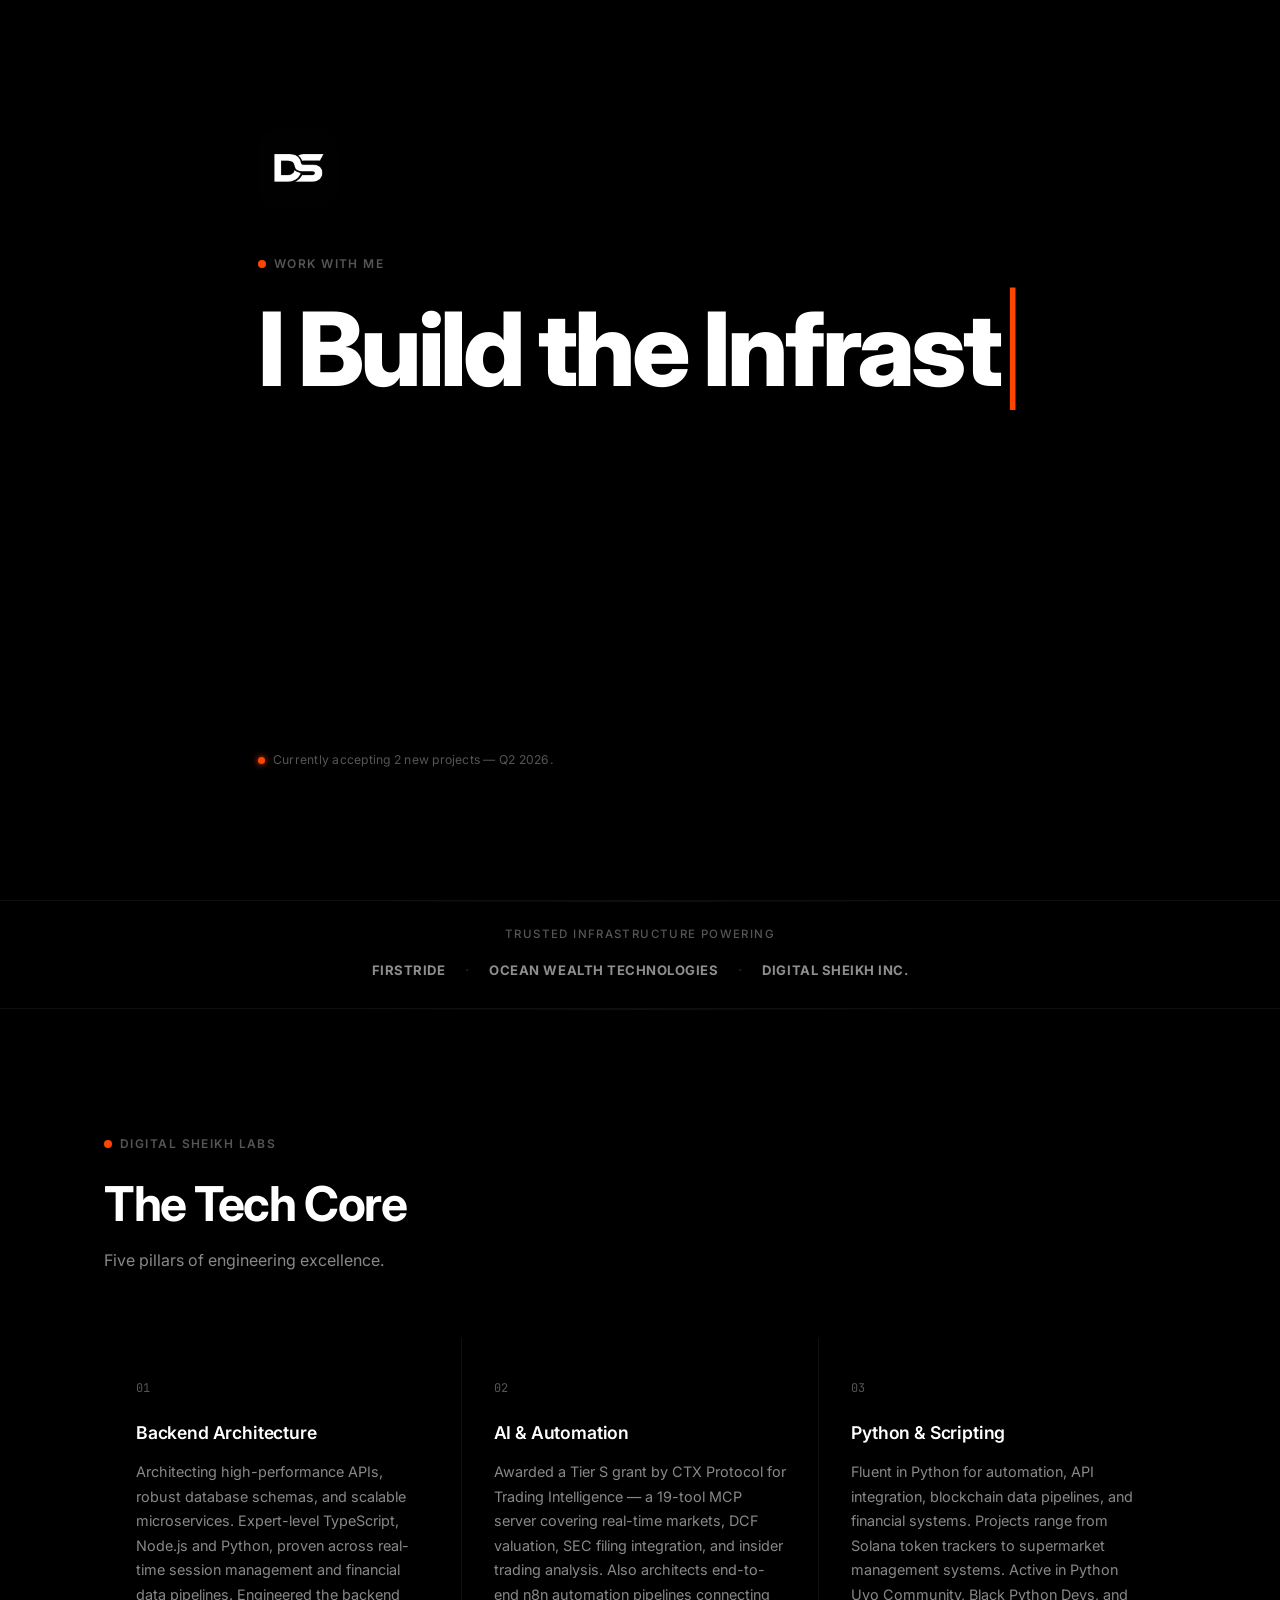
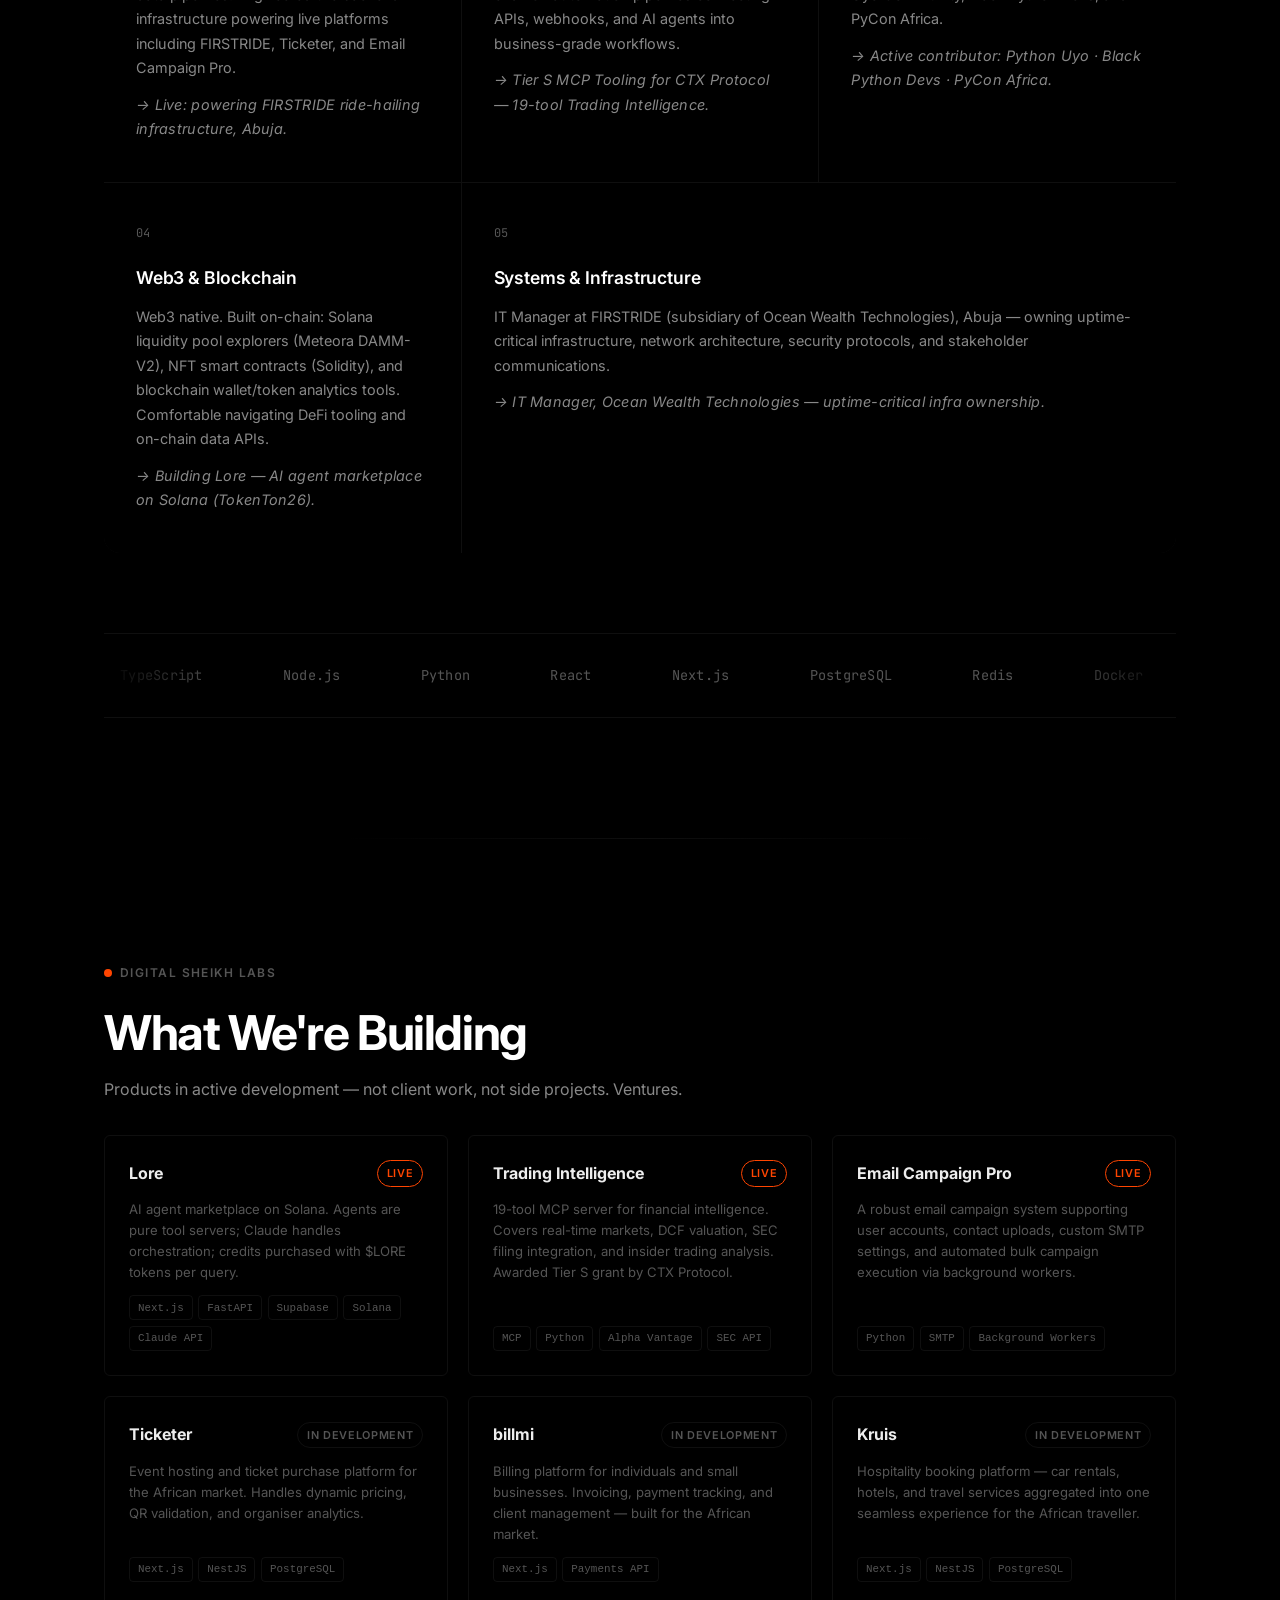
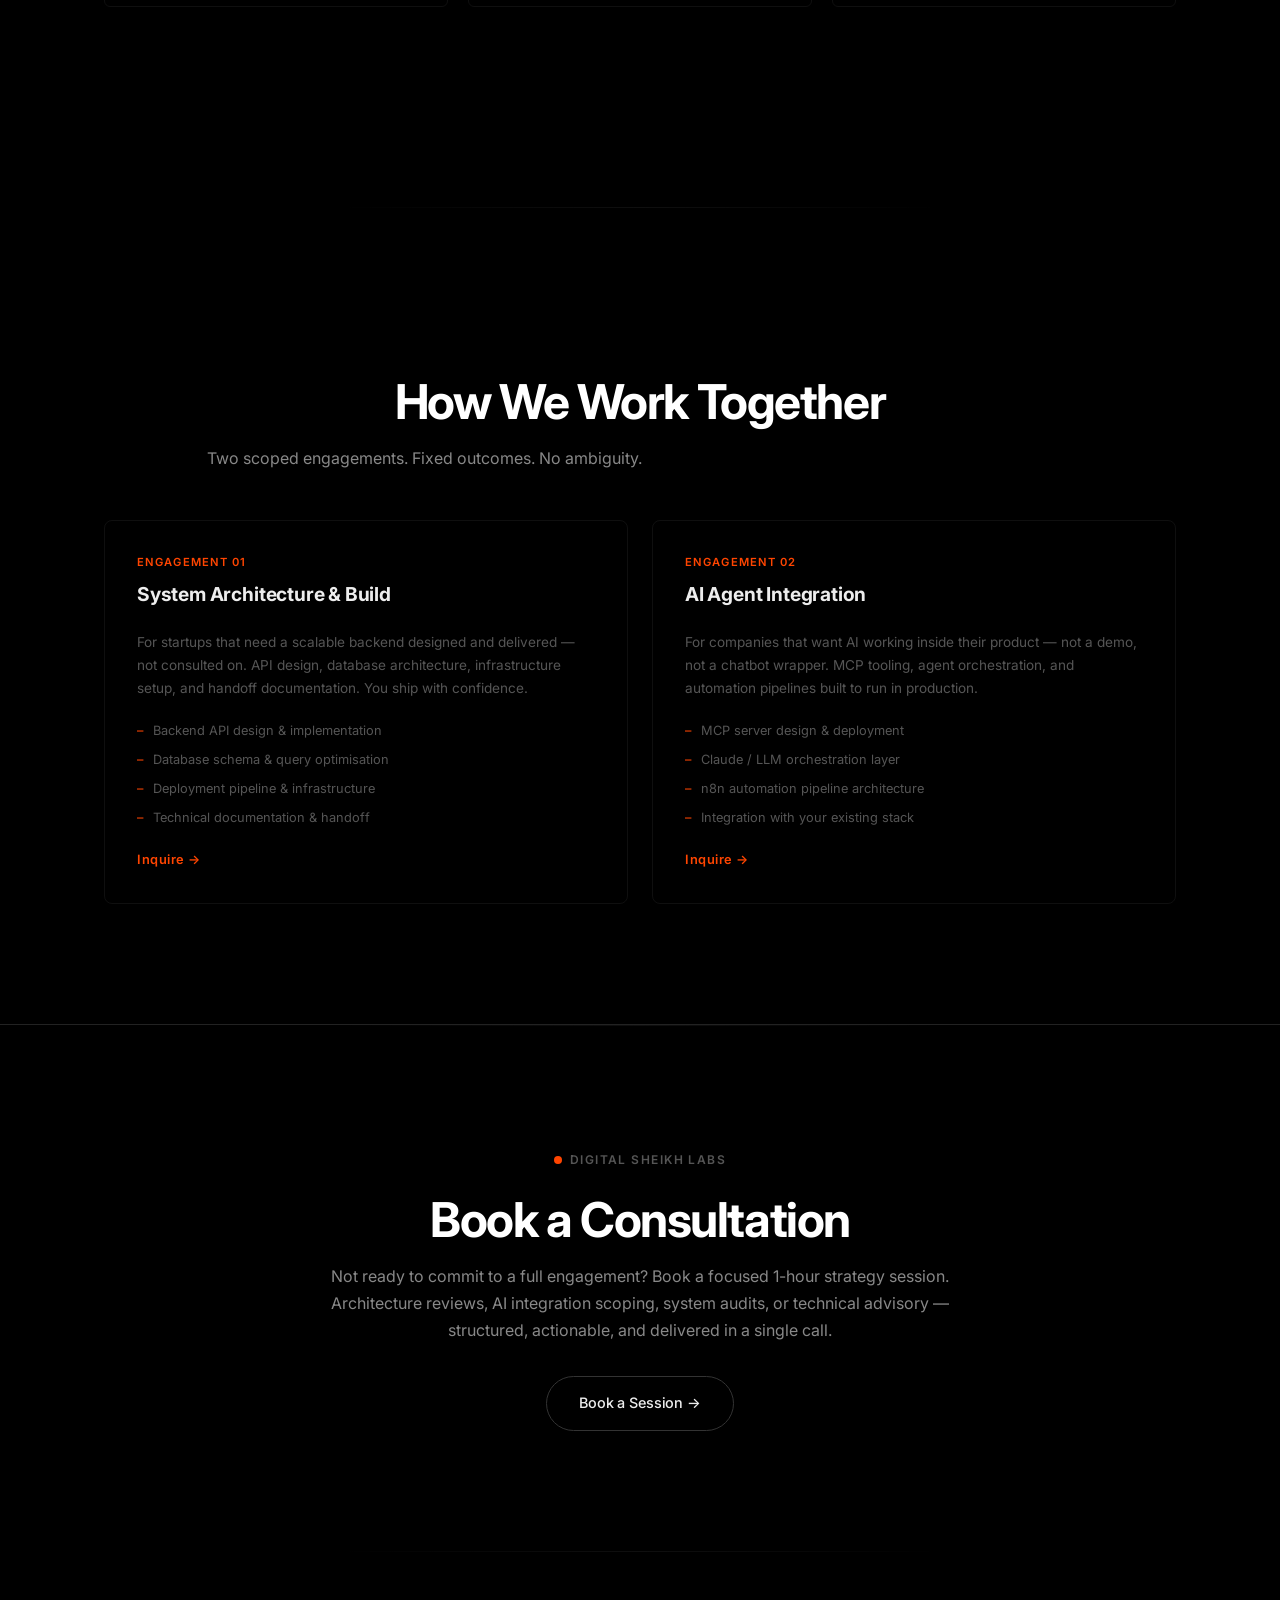
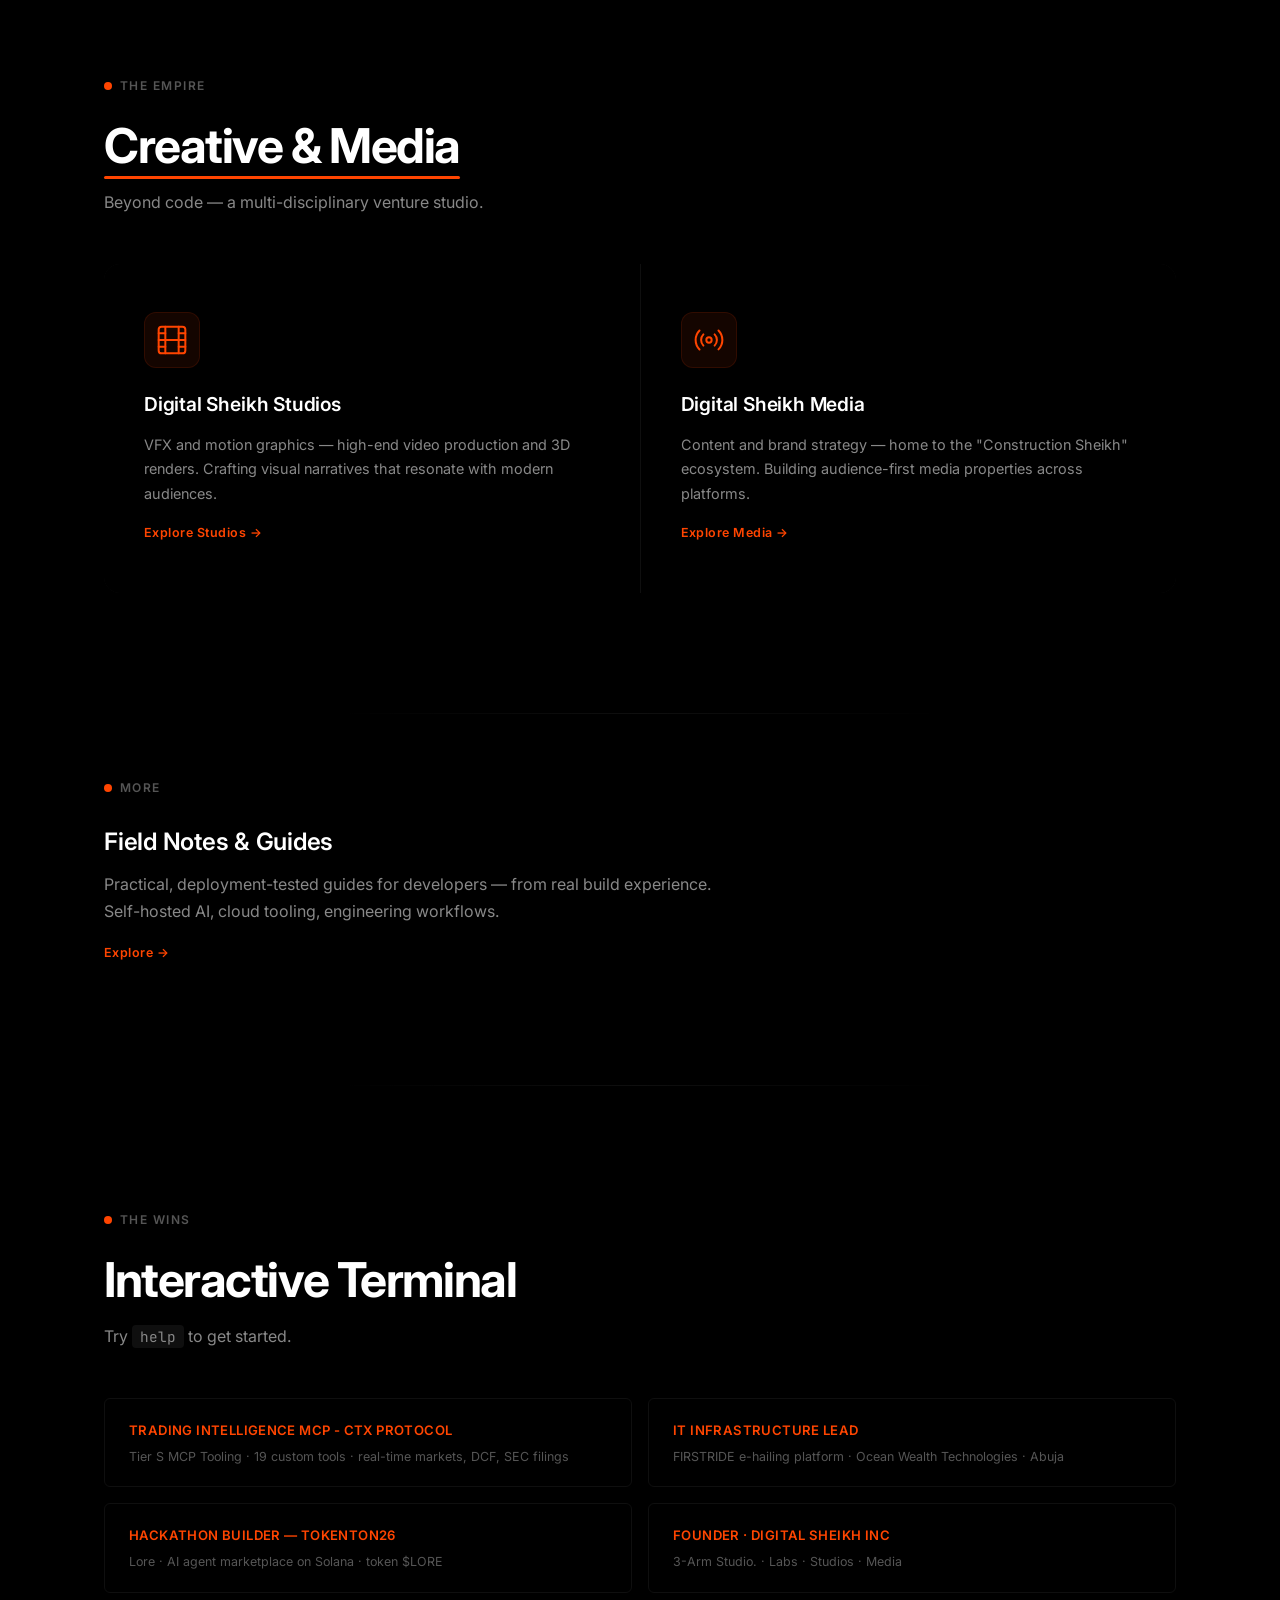
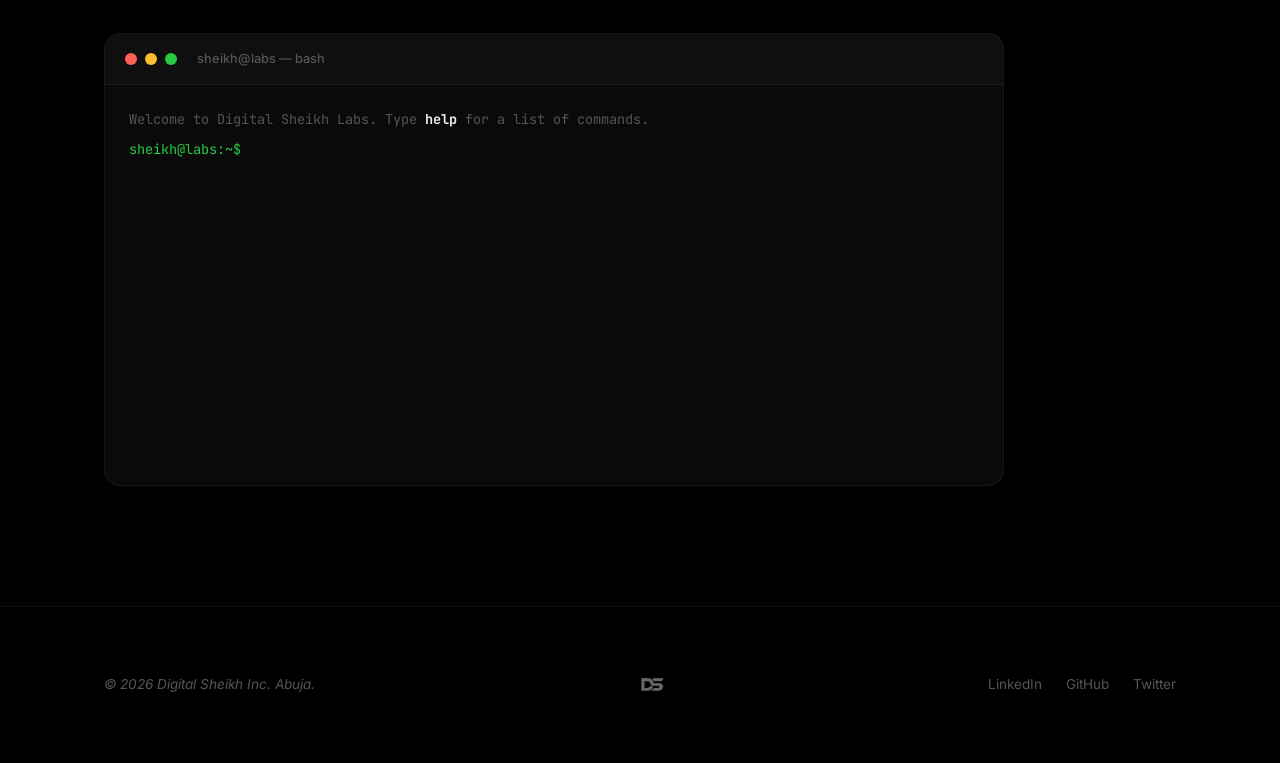
==== index.html @ 59108cd7 "copy updates" ====
<!DOCTYPE html>
<html lang="en">

<head>
    <meta charset="UTF-8">
    <meta name="viewport" content="width=device-width, initial-scale=1.0">
    <title>Digital Sheikh Inc. — Backend Architecture & AI Systems</title>
    <meta name="description"
        content="Digital Sheikh Inc. — Backend architecture, AI agent systems, and automation engineering for scaling startups. Led by Sheikh Ubong Israel, Founder and Senior Software Architect.">
    <meta name="theme-color" content="#000000">
    <link rel="icon" type="image/png" href="ds-logo.png">
    <link rel="stylesheet" href="styles.css">
</head>

<body>

    <!-- Cursor Glow Follower -->
    <div class="cursor-glow" id="cursor-glow"></div>

    <!-- ============ HERO ============ -->
    <section class="hero">
        <div class="container">
            <div class="hero__content">
                <div class="hero__logo reveal">
                    <img src="ds-logo.png" alt="Digital Sheikh Logo" class="hero__logo-img">
                </div>
                <p class="section-label reveal reveal-delay-1">Work With Me</p>
                <h1 class="hero__headline" id="typewriter-headline"><span id="typewriter-text"></span><span
                        class="typewriter-cursor">|</span></h1>
                <p class="hero__subtitle reveal reveal-delay-2">
                    Backend architecture · AI systems · Automation — engineered for founders who can't afford to slow
                    down.
                </p>
                <p class="hero__body reveal reveal-delay-3">
                    As the founder of Digital Sheikh Inc., I lead a multi-disciplinary venture studio spanning software
                    engineering (Labs), motion graphics (Studios), and content strategy (Media). My work runs live
                    infrastructure — from ride-hailing platforms to Tier S MCP tooling.
                </p>
                <div class="hero__cta reveal reveal-delay-4">
                    <a href="mailto:sheikhthefather@gmail.com" class="btn btn--glow">
                        <svg class="btn-icon" viewBox="0 0 24 24" fill="none" stroke="currentColor" stroke-width="2"
                            stroke-linecap="round" stroke-linejoin="round">
                            <rect x="2" y="4" width="20" height="16" rx="2" />
                            <path d="m22 7-8.97 5.7a1.94 1.94 0 0 1-2.06 0L2 7" />
                        </svg>
                        Start a Project
                    </a>
                    <a href="https://github.com/UbongIsrael" target="_blank" rel="noopener" class="btn btn--outline">
                        <svg class="btn-icon" viewBox="0 0 24 24" fill="currentColor">
                            <path
                                d="M12 0C5.37 0 0 5.37 0 12c0 5.3 3.44 9.8 8.2 11.39.6.11.82-.26.82-.58v-2.03c-3.34.73-4.04-1.61-4.04-1.61-.55-1.39-1.34-1.76-1.34-1.76-1.09-.75.08-.73.08-.73 1.21.08 1.85 1.24 1.85 1.24 1.07 1.84 2.81 1.31 3.5 1 .1-.78.42-1.31.76-1.61-2.67-.3-5.47-1.33-5.47-5.93 0-1.31.47-2.38 1.24-3.22-.13-.3-.54-1.52.12-3.18 0 0 1-.32 3.3 1.23a11.5 11.5 0 0 1 6.02 0c2.28-1.55 3.29-1.23 3.29-1.23.66 1.66.25 2.88.12 3.18.77.84 1.24 1.91 1.24 3.22 0 4.61-2.81 5.63-5.48 5.93.43.37.81 1.1.81 2.22v3.29c0 .32.21.7.82.58A12.01 12.01 0 0 0 24 12c0-6.63-5.37-12-12-12z" />
                        </svg>
                        View GitHub
                    </a>

                </div>
                <p class="hero__availability">
                    <span class="availability-dot"></span>
                    Currently accepting 2 new projects — Q2 2026.
                </p>
            </div>
        </div>
    </section>

    <!-- ============ TRUST BAR ============ -->
    <section class="trust-bar">
        <div class="container">
            <p class="trust-bar__label">Trusted infrastructure powering</p>
            <div class="trust-bar__logos">
                <span class="trust-logo">FIRSTRIDE</span>
                <span class="trust-divider">·</span>
                <span class="trust-logo">Ocean Wealth Technologies</span>
                <span class="trust-divider">·</span>
                <span class="trust-logo">Digital Sheikh Inc.</span>
            </div>
        </div>
    </section>

    <!-- ============ LABS ============ -->
    <section class="labs" id="labs">
        <div class="container">
            <div class="labs__header">
                <p class="section-label reveal">Digital Sheikh Labs</p>
                <h2 class="reveal reveal-delay-1">The Tech Core</h2>
                <p class="reveal reveal-delay-2">Five pillars of engineering excellence.</p>
            </div>

            <div class="labs__grid reveal">
                <!-- Card 1 -->
                <div class="labs__card">
                    <span class="labs__card-number">01</span>
                    <h3>Backend Architecture</h3>
                    <p>Architecting high-performance APIs, robust database schemas, and scalable microservices.
                        Expert-level TypeScript, Node.js and Python, proven across real-time session management and
                        financial data pipelines. Engineered the backend infrastructure powering live platforms
                        including FIRSTRIDE, Ticketer, and Email Campaign Pro.</p>
                    <p class="pillar-outcome">→ Live: powering FIRSTRIDE ride-hailing infrastructure, Abuja.</p>
                </div>
                <!-- Card 2 -->
                <div class="labs__card">
                    <span class="labs__card-number">02</span>
                    <h3>AI &amp; Automation</h3>
                    <p>Awarded a Tier S grant by CTX Protocol for Trading Intelligence — a 19-tool MCP server covering
                        real-time markets, DCF valuation, SEC filing integration, and insider trading analysis. Also
                        architects end-to-end n8n automation pipelines connecting APIs, webhooks, and AI agents into
                        business-grade workflows.</p>
                    <p class="pillar-outcome">→ Tier S MCP Tooling for CTX Protocol — 19-tool Trading Intelligence.
                    </p>
                </div>
                <!-- Card 3 -->
                <div class="labs__card">
                    <span class="labs__card-number">03</span>
                    <h3>Python &amp; Scripting</h3>
                    <p>Fluent in Python for automation, API integration, blockchain data pipelines, and financial
                        systems. Projects range from Solana token trackers to supermarket management systems. Active in
                        Python Uyo Community, Black Python Devs, and PyCon Africa.</p>
                    <p class="pillar-outcome">→ Active contributor: Python Uyo · Black Python Devs · PyCon Africa.</p>
                </div>
                <!-- Card 4 -->
                <div class="labs__card">
                    <span class="labs__card-number">04</span>
                    <h3>Web3 &amp; Blockchain</h3>
                    <p>Web3 native. Built on-chain: Solana liquidity pool explorers (Meteora DAMM-V2), NFT smart
                        contracts (Solidity), and blockchain wallet/token analytics tools. Comfortable navigating DeFi
                        tooling and on-chain data APIs.</p>
                    <p class="pillar-outcome">→ Building Lore — AI agent marketplace on Solana (TokenTon26).</p>
                </div>
                <!-- Card 5 -->
                <div class="labs__card">
                    <span class="labs__card-number">05</span>
                    <h3>Systems &amp; Infrastructure</h3>
                    <p>IT Manager at FIRSTRIDE (subsidiary of Ocean Wealth Technologies), Abuja — owning uptime-critical
                        infrastructure, network architecture, security protocols, and stakeholder communications.</p>
                    <p class="pillar-outcome">→ IT Manager, Ocean Wealth Technologies — uptime-critical infra ownership.
                    </p>
                </div>
            </div>

            <!-- Tech Marquee -->
            <div class="marquee-wrapper reveal">
                <div class="marquee-track" id="marquee-track">
                    <span>TypeScript</span><span>Node.js</span><span>Python</span><span>React</span><span>Next.js</span>
                    <span>PostgreSQL</span><span>Redis</span><span>Docker</span><span>AWS</span><span>Solidity</span>
                    <span>n8n</span><span>Model Context Protocol</span><span>Alpha Vantage</span><span>Solana
                        Web3.js</span>
                    <!-- Duplicated for seamless loop -->
                    <span>TypeScript</span><span>Node.js</span><span>Python</span><span>React</span><span>Next.js</span>
                    <span>PostgreSQL</span><span>Redis</span><span>Docker</span><span>AWS</span><span>Solidity</span>
                    <span>n8n</span><span>Model Context Protocol</span><span>Alpha Vantage</span><span>Solana
                        Web3.js</span>
                </div>
            </div>
        </div>
    </section>

    <!-- ============ LABS: PRODUCTS ============ -->
    <section class="products" id="products">
        <div class="container">
            <div class="products__header">
                <p class="section-label reveal">Digital Sheikh Labs</p>
                <h2 class="reveal reveal-delay-1">What We're Building</h2>
                <p class="reveal reveal-delay-2">Products in active development — not client work, not side projects.
                    Ventures.</p>
            </div>
            <div class="products-grid">
                <div class="product-card">
                    <div class="product-header">
                        <span class="product-name">Lore</span>
                        <span class="product-stage product-stage--live">Live</span>
                    </div>
                    <p class="product-desc">
                        AI agent marketplace on Solana. Agents are pure tool servers; Claude handles
                        orchestration; credits purchased with $LORE tokens per query.
                    </p>
                    <div class="product-stack">
                        <span>Next.js</span><span>FastAPI</span><span>Supabase</span><span>Solana</span><span>Claude
                            API</span>
                    </div>
                </div>
                <div class="product-card">
                    <div class="product-header">
                        <span class="product-name">Trading Intelligence</span>
                        <span class="product-stage product-stage--live">Live</span>
                    </div>
                    <p class="product-desc">
                        19-tool MCP server for financial intelligence. Covers real-time markets,
                        DCF valuation, SEC filing integration, and insider trading analysis.
                        Awarded Tier S grant by CTX Protocol.
                    </p>
                    <div class="product-stack">
                        <span>MCP</span><span>Python</span><span>Alpha Vantage</span><span>SEC API</span>
                    </div>
                </div>
                <div class="product-card">
                    <div class="product-header">
                        <span class="product-name">Email Campaign Pro</span>
                        <span class="product-stage product-stage--live">Live</span>
                    </div>
                    <p class="product-desc">
                        A robust email campaign system supporting user accounts, contact uploads, custom SMTP settings,
                        and automated bulk campaign execution via background workers.
                    </p>
                    <div class="product-stack">
                        <span>Python</span><span>SMTP</span><span>Background Workers</span>
                    </div>
                </div>
                <div class="product-card">
                    <div class="product-header">
                        <span class="product-name">Ticketer</span>
                        <span class="product-stage">In Development</span>
                    </div>
                    <p class="product-desc">
                        Event hosting and ticket purchase platform for the African market.
                        Handles dynamic pricing, QR validation, and organiser analytics.
                    </p>
                    <div class="product-stack">
                        <span>Next.js</span><span>NestJS</span><span>PostgreSQL</span>
                    </div>
                </div>
                <div class="product-card">
                    <div class="product-header">
                        <span class="product-name">billmi</span>
                        <span class="product-stage">In Development</span>
                    </div>
                    <p class="product-desc">
                        Billing platform for individuals and small businesses. Invoicing,
                        payment tracking, and client management — built for the African market.
                    </p>
                    <div class="product-stack">
                        <span>Next.js</span><span>Payments API</span>
                    </div>
                </div>
                <div class="product-card">
                    <div class="product-header">
                        <span class="product-name">Kruis</span>
                        <span class="product-stage">In Development</span>
                    </div>
                    <p class="product-desc">
                        Hospitality booking platform — car rentals, hotels, and travel services
                        aggregated into one seamless experience for the African traveller.
                    </p>
                    <div class="product-stack">
                        <span>Next.js</span><span>NestJS</span><span>PostgreSQL</span>
                    </div>
                </div>
            </div>
        </div>
    </section>

    <!-- ============ ENGAGEMENTS ============ -->
    <section class="engagements" id="engagements">
        <div class="container">
            <div class="engagements__header">
                <p class="section-label reveal">Digital Sheikh Labs</p>
                <h2 class="reveal reveal-delay-1">How We Work Together</h2>
                <p class="reveal reveal-delay-2">Two scoped engagements. Fixed outcomes. No ambiguity.</p>
            </div>

            <div class="engagements__grid reveal">

                <div class="engagement-card">
                    <div class="engagement-card__top">
                        <span class="engagement-tag">Engagement 01</span>
                        <h3 class="engagement-title">System Architecture & Build</h3>
                    </div>
                    <p class="engagement-desc">
                        For startups that need a scalable backend designed and delivered —
                        not consulted on. API design, database architecture, infrastructure setup,
                        and handoff documentation. You ship with confidence.
                    </p>
                    <ul class="engagement-scope">
                        <li>Backend API design &amp; implementation</li>
                        <li>Database schema &amp; query optimisation</li>
                        <li>Deployment pipeline &amp; infrastructure</li>
                        <li>Technical documentation &amp; handoff</li>
                    </ul>
                    <a href="mailto:sheikhthefather@gmail.com?subject=System Architecture Inquiry"
                        class="engagement-cta">
                        Inquire →
                    </a>
                </div>

                <div class="engagement-card">
                    <div class="engagement-card__top">
                        <span class="engagement-tag">Engagement 02</span>
                        <h3 class="engagement-title">AI Agent Integration</h3>
                    </div>
                    <p class="engagement-desc">
                        For companies that want AI working inside their product —
                        not a demo, not a chatbot wrapper. MCP tooling, agent orchestration,
                        and automation pipelines built to run in production.
                    </p>
                    <ul class="engagement-scope">
                        <li>MCP server design &amp; deployment</li>
                        <li>Claude / LLM orchestration layer</li>
                        <li>n8n automation pipeline architecture</li>
                        <li>Integration with your existing stack</li>
                    </ul>
                    <a href="mailto:sheikhthefather@gmail.com?subject=AI Agent Integration Inquiry"
                        class="engagement-cta">
                        Inquire →
                    </a>
                </div>

            </div>
        </div>
    </section>

    <!-- ============ CONSULTATION ============ -->
    <section class="consultation" id="consultation" style="border-top: 1px solid #222;">
        <div class="container" style="display: flex; flex-direction: column; align-items: center; text-align: center;">
            <div style="max-width: 640px;">
                <p class="section-label reveal">Digital Sheikh Labs</p>
                <h2 class="reveal reveal-delay-1">Book a Consultation</h2>
                <p class="reveal reveal-delay-2" style="margin: 0 auto 32px auto;">
                    Not ready to commit to a full engagement? Book a focused 1-hour strategy session.
                    Architecture reviews, AI integration scoping, system audits, or technical advisory —
                    structured, actionable, and delivered in a single call.
                </p>
                <div class="reveal reveal-delay-3">
                    <a href="mailto:sheikhthefather@gmail.com?subject=Consultation%20Request" class="btn btn--outline"
                        style="border-color: #333;">
                        Book a Session →
                    </a>
                </div>
            </div>
        </div>
    </section>

    <!-- ============ EMPIRE ============ -->
    <section class="empire" id="empire">
        <div class="container">
            <div class="empire__header">
                <p class="section-label reveal">The Empire</p>
                <h2 class="reveal reveal-delay-1 underline-animate">Creative &amp; Media</h2>
                <p class="reveal reveal-delay-2">Beyond code — a multi-disciplinary venture studio.</p>
            </div>

            <div class="empire__grid reveal">
                <div class="empire__card">
                    <span class="empire__card-icon">
                        <svg width="32" height="32" viewBox="0 0 24 24" fill="none" stroke="var(--accent)"
                            stroke-width="1.5" stroke-linecap="round" stroke-linejoin="round">
                            <rect x="2" y="2" width="20" height="20" rx="2.18" ry="2.18" />
                            <line x1="7" y1="2" x2="7" y2="22" />
                            <line x1="17" y1="2" x2="17" y2="22" />
                            <line x1="2" y1="12" x2="22" y2="12" />
                            <line x1="2" y1="7" x2="7" y2="7" />
                            <line x1="2" y1="17" x2="7" y2="17" />
                            <line x1="17" y1="7" x2="22" y2="7" />
                            <line x1="17" y1="17" x2="22" y2="17" />
                        </svg>
                    </span>
                    <h3>Digital Sheikh Studios</h3>
                    <p>VFX and motion graphics — high-end video production and 3D renders. Crafting visual narratives
                        that resonate with modern audiences.</p>
                    <a href="/studios" class="empire__card-link">Explore Studios →</a>
                </div>
                <div class="empire__card">
                    <span class="empire__card-icon">
                        <svg width="32" height="32" viewBox="0 0 24 24" fill="none" stroke="var(--accent)"
                            stroke-width="1.5" stroke-linecap="round" stroke-linejoin="round">
                            <path d="M4.9 19.1C1 15.2 1 8.8 4.9 4.9" />
                            <path d="M7.8 16.2c-2.3-2.3-2.3-6.1 0-8.4" />
                            <circle cx="12" cy="12" r="2" />
                            <path d="M16.2 7.8c2.3 2.3 2.3 6.1 0 8.4" />
                            <path d="M19.1 4.9C23 8.8 23 15.1 19.1 19" />
                        </svg>
                    </span>
                    <h3>Digital Sheikh Media</h3>
                    <p>Content and brand strategy — home to the "Construction Sheikh" ecosystem. Building audience-first
                        media properties across platforms.</p>
                    <a href="/media" class="empire__card-link">Explore Media →</a>
                </div>
            </div>
        </div>
    </section>

    <!-- ============ MORE ============ -->
    <section class="more-guides" id="guides-teaser" style="padding-top: 60px; padding-bottom: 120px;">
        <div class="container">
            <p class="section-label reveal">More</p>
            <h3 class="reveal reveal-delay-1" style="font-size: 1.5rem; margin-bottom: 0.5rem;">Field Notes &amp; Guides
            </h3>
            <p class="reveal reveal-delay-2">
                Practical, deployment-tested guides for developers — from real build experience. Self-hosted AI, cloud
                tooling, engineering workflows.
            </p>
            <a href="guides" class="empire__card-link">Explore →</a>
        </div>
    </section>

    <!-- ============ TERMINAL ============ -->
    <section class="terminal-section" id="terminal">
        <div class="container">
            <div class="terminal-section__header">
                <p class="section-label reveal">The Wins</p>
                <h2 class="reveal reveal-delay-1">Interactive Terminal</h2>
                <p class="reveal reveal-delay-2">Try <code
                        style="font-family:var(--font-mono);background:rgba(255,255,255,0.06);padding:2px 8px;border-radius:4px;font-size:0.9em">help</code>
                    to get started.</p>
            </div>

            <div class="wins-grid">
                <div class="win-card">
                    <span class="win-label">Trading Intelligence MCP - CTX Protocol</span>
                    <span class="win-detail">Tier S MCP Tooling · 19 custom tools · real-time markets, DCF, SEC
                        filings</span>
                </div>
                <div class="win-card">
                    <span class="win-label">IT Infrastructure Lead</span>
                    <span class="win-detail">FIRSTRIDE e-hailing platform · Ocean Wealth Technologies · Abuja</span>
                </div>
                <div class="win-card">
                    <span class="win-label">Hackathon Builder — TokenTon26</span>
                    <span class="win-detail">Lore · AI agent marketplace on Solana · token $LORE</span>
                </div>
                <div class="win-card">
                    <span class="win-label">Founder · Digital Sheikh Inc</span>
                    <span class="win-detail">3-Arm Studio. · Labs · Studios · Media</span>
                </div>
            </div>

            <div class="terminal reveal">
                <div class="terminal__bar">
                    <span class="terminal__dot terminal__dot--red"></span>
                    <span class="terminal__dot terminal__dot--yellow"></span>
                    <span class="terminal__dot terminal__dot--green"></span>
                    <span class="terminal__title">sheikh@labs — bash</span>
                </div>
                <div class="terminal__body" id="terminal-body">
                    <div class="terminal__output" id="terminal-output">
                        <div class="terminal__line terminal__line--muted">Welcome to Digital Sheikh Labs. Type <strong
                                style="color:var(--text-primary)">help</strong> for a list of commands.</div>
                    </div>
                    <div class="terminal__input-line">
                        <span class="prompt-prefix">sheikh@labs:~$&nbsp;</span>
                        <input type="text" class="terminal__input" id="terminal-input" autocomplete="off"
                            spellcheck="false">
                    </div>
                </div>
            </div>
        </div>
    </section>

    <!-- ============ FOOTER ============ -->
    <footer class="footer">
        <div class="container">
            <div class="footer__inner">
                <p class="footer__copy">&copy; 2026 Digital Sheikh Inc. Abuja.</p>
                <div class="footer__logo">
                    <img src="ds-logo.png" alt="DS" class="footer__logo-img">
                </div>
                <nav class="footer__links">
                    <a href="https://www.linkedin.com/in/ubong-israel" target="_blank" rel="noopener">LinkedIn</a>
                    <a href="https://github.com/UbongIsrael" target="_blank" rel="noopener">GitHub</a>
                    <a href="https://twitter.com/0xBonge" target="_blank" rel="noopener">Twitter</a>
                </nav>
            </div>
        </div>
    </footer>

    <script src="script.js"></script>
</body>

</html>
---- styles.css ----
/* ========================================
   DIGITAL SHEIKH — Global Design System
   ======================================== */

/* ---------- Google Fonts ---------- */
@import url('https://fonts.googleapis.com/css2?family=Inter:wght@300;400;500;600;700;800;900&display=swap');
@import url('https://fonts.googleapis.com/css2?family=JetBrains+Mono:wght@400;500;700&display=swap');

/* ---------- CSS Variables ---------- */
:root {
  --bg: #000000;
  --bg-elevated: #0a0a0a;
  --bg-card: #0d0d0d;
  --border: rgba(255, 255, 255, 0.06);
  --border-hover: rgba(255, 255, 255, 0.12);
  --text-primary: #ededed;
  --text-secondary: #888888;
  --text-muted: #555555;
  --accent: #FF4500;
  --accent-glow: rgba(255, 69, 0, 0.15);
  --accent-soft: rgba(255, 69, 0, 0.08);
  --glow-color: rgba(255, 69, 0, 0.15);
  --glow-strong: rgba(255, 69, 0, 0.25);
  --gradient-subtle: linear-gradient(135deg, rgba(255, 69, 0, 0.03) 0%, transparent 50%);
  --font-body: 'Inter', -apple-system, BlinkMacSystemFont, sans-serif;
  --font-mono: 'JetBrains Mono', 'Fira Code', monospace;
  --ease-out: cubic-bezier(0.16, 1, 0.3, 1);
  --ease-spring: cubic-bezier(0.34, 1.56, 0.64, 1);
  --radius: 12px;
  --radius-lg: 16px;
  --max-width: 1120px;
}

/* ---------- Cursor Glow ---------- */
.cursor-glow {
  position: fixed;
  width: 600px;
  height: 600px;
  border-radius: 50%;
  pointer-events: none;
  z-index: 9999;
  background: radial-gradient(circle, rgba(255, 69, 0, 0.1) 0%, rgba(255, 69, 0, 0.03) 30%, transparent 70%);
  transform: translate(-50%, -50%);
  transition: opacity 0.3s ease;
  opacity: 0;
}

.cursor-glow.active {
  opacity: 1;
}

/* ---------- Reset & Base ---------- */
*,
*::before,
*::after {
  margin: 0;
  padding: 0;
  box-sizing: border-box;
}

html {
  scroll-behavior: smooth;
  -webkit-font-smoothing: antialiased;
  -moz-osx-font-smoothing: grayscale;
}

body {
  font-family: var(--font-body);
  background: var(--bg);
  color: var(--text-primary);
  line-height: 1.7;
  font-size: 16px;
  overflow-x: hidden;
}

::selection {
  background: rgba(255, 255, 255, 0.15);
  color: #fff;
}

a {
  color: inherit;
  text-decoration: none;
}

img {
  max-width: 100%;
  display: block;
}

/* ---------- Layout ---------- */
.container {
  max-width: var(--max-width);
  margin: 0 auto;
  padding: 0 24px;
}

section {
  padding: 120px 0;
  position: relative;
}

/* Subtle section divider */
section+section::before {
  content: '';
  position: absolute;
  top: 0;
  left: 50%;
  transform: translateX(-50%);
  width: min(80%, 600px);
  height: 1px;
  background: linear-gradient(90deg, transparent, var(--border), transparent);
}

/* ---------- Typography ---------- */
.section-label {
  display: inline-flex;
  align-items: center;
  gap: 8px;
  font-size: 12px;
  font-weight: 600;
  letter-spacing: 0.12em;
  text-transform: uppercase;
  color: var(--text-muted);
  margin-bottom: 24px;
}

.section-label::before {
  content: '';
  width: 8px;
  height: 8px;
  border-radius: 50%;
  background: var(--accent);
}

h1 {
  font-size: clamp(3.5rem, 8vw, 6.5rem);
  font-weight: 800;
  letter-spacing: -0.04em;
  line-height: 1;
  color: #fff;
}

h2 {
  font-size: clamp(2rem, 4vw, 3rem);
  font-weight: 700;
  letter-spacing: -0.03em;
  line-height: 1.1;
  color: #fff;
  margin-bottom: 16px;
}

h3 {
  font-size: 1.1rem;
  font-weight: 600;
  letter-spacing: -0.01em;
  color: #fff;
  margin-bottom: 8px;
}

p {
  color: var(--text-secondary);
  max-width: 640px;
}

/* ---------- Scroll Reveal ---------- */
.reveal {
  opacity: 0;
  transform: translateY(32px);
  transition: opacity 0.8s var(--ease-out), transform 0.8s var(--ease-out);
}

.reveal.visible {
  opacity: 1;
  transform: translateY(0);
}

.reveal-delay-1 {
  transition-delay: 0.1s;
}

.reveal-delay-2 {
  transition-delay: 0.2s;
}

.reveal-delay-3 {
  transition-delay: 0.3s;
}

.reveal-delay-4 {
  transition-delay: 0.4s;
}

/* ========================================
   HERO SECTION
   ======================================== */
.hero {
  min-height: 100vh;
  display: flex;
  align-items: center;
  padding-top: 80px;
  padding-bottom: 80px;
}

.hero__content {
  max-width: 780px;
}

/* Logo */
.hero__logo {
  margin-bottom: 40px;
}

.hero__logo-img {
  width: 80px;
  height: 80px;
  border-radius: 16px;
}

.hero__headline {
  margin-bottom: 16px;
  position: relative;
  min-height: clamp(3.5rem, 8vw, 6.5rem);
}

/* Typewriter cursor */
.typewriter-cursor {
  font-weight: 300;
  color: var(--accent);
  animation: typewriter-blink 0.8s step-end infinite;
}

@keyframes typewriter-blink {

  0%,
  100% {
    opacity: 1;
  }

  50% {
    opacity: 0;
  }
}

.hero__subtitle {
  font-size: 1.15rem;
  font-weight: 400;
  color: var(--text-secondary);
  margin-bottom: 32px;
  letter-spacing: -0.01em;
}

.hero__subtitle em {
  font-style: italic;
  color: var(--text-primary);
}

.hero__body {
  font-size: 1.05rem;
  line-height: 1.8;
  color: var(--text-secondary);
  margin-bottom: 48px;
  max-width: 640px;
  border-left: 2px solid var(--border);
  padding-left: 24px;
}

.hero__cta {
  display: flex;
  gap: 16px;
  flex-wrap: wrap;
}

/* ---------- Buttons ---------- */
.btn {
  display: inline-flex;
  align-items: center;
  gap: 8px;
  padding: 14px 32px;
  border-radius: 999px;
  font-family: var(--font-body);
  font-size: 0.9rem;
  font-weight: 500;
  letter-spacing: -0.01em;
  cursor: pointer;
  transition: all 0.3s var(--ease-out);
  border: none;
  text-decoration: none;
}

.btn--glow {
  background: var(--accent);
  color: #fff;
  box-shadow: 0 0 0 0 rgba(255, 69, 0, 0), 0 1px 3px rgba(0, 0, 0, 0.3);
}

.btn--glow:hover {
  box-shadow: 0 0 30px rgba(255, 69, 0, 0.3), 0 0 60px rgba(255, 69, 0, 0.1);
  transform: translateY(-2px);
}

.btn--glow:active {
  transform: translateY(0);
}

.btn--outline {
  background: transparent;
  color: var(--text-primary);
  border: 1px solid var(--border);
}

.btn--outline:hover {
  border-color: var(--border-hover);
  background: rgba(255, 255, 255, 0.03);
  transform: translateY(-2px);
}

.btn-icon {
  width: 16px;
  height: 16px;
  opacity: 0.7;
}

/* ========================================
   LABS SECTION
   ======================================== */
.labs {
  background: var(--bg);
}

.labs__header {
  margin-bottom: 64px;
}

.labs__grid {
  display: grid;
  grid-template-columns: repeat(3, 1fr);
  gap: 1px;
  background: var(--border);
  border-radius: var(--radius-lg);
  overflow: hidden;
  margin-bottom: 80px;
}

.labs__card {
  background: var(--bg);
  padding: 40px 32px;
  position: relative;
  transition: background 0.4s var(--ease-out);
}

.labs__card:hover {
  background: var(--bg-elevated);
}

.labs__card-number {
  font-family: var(--font-mono);
  font-size: 0.75rem;
  color: var(--text-muted);
  margin-bottom: 20px;
  display: block;
}

.labs__card h3 {
  margin-bottom: 12px;
}

.labs__card p {
  font-size: 0.9rem;
  line-height: 1.7;
  color: var(--text-secondary);
}

/* span last two cards across bottom row */
.labs__grid .labs__card:nth-child(4) {
  grid-column: 1 / 2;
}

.labs__grid .labs__card:nth-child(5) {
  grid-column: 2 / 4;
}

/* ---------- Tech Marquee ---------- */
.marquee-wrapper {
  overflow: hidden;
  padding: 24px 0;
  border-top: 1px solid var(--border);
  border-bottom: 1px solid var(--border);
  position: relative;
}

.marquee-wrapper::before,
.marquee-wrapper::after {
  content: '';
  position: absolute;
  top: 0;
  bottom: 0;
  width: 120px;
  z-index: 2;
  pointer-events: none;
}

.marquee-wrapper::before {
  left: 0;
  background: linear-gradient(90deg, var(--bg), transparent);
}

.marquee-wrapper::after {
  right: 0;
  background: linear-gradient(-90deg, var(--bg), transparent);
}

.marquee-track {
  display: flex;
  gap: 48px;
  animation: marquee 30s linear infinite;
  width: max-content;
}

.marquee-track span {
  font-family: var(--font-mono);
  font-size: 0.85rem;
  color: var(--text-muted);
  white-space: nowrap;
  letter-spacing: 0.02em;
  padding: 6px 16px;
  border-radius: 8px;
  transition: color 0.3s var(--ease-out), background 0.3s var(--ease-out);
  cursor: default;
}

.marquee-track span:hover {
  color: var(--text-primary);
  background: rgba(255, 255, 255, 0.04);
}

@keyframes marquee {
  0% {
    transform: translateX(0);
  }

  100% {
    transform: translateX(-50%);
  }
}

/* ========================================
   EMPIRE SECTION
   ======================================== */
.empire {
  background: var(--bg);
}

.empire__header {
  margin-bottom: 48px;
}

/* Animated underline — slides from left */
.underline-animate {
  position: relative;
  width: fit-content;
}

.underline-animate::after {
  content: '';
  position: absolute;
  bottom: -6px;
  left: 0;
  width: 0;
  height: 3px;
  background: var(--accent);
  border-radius: 2px;
  transition: width 0.8s var(--ease-out);
}

.underline-animate.visible::after {
  width: 100%;
}

.empire__grid {
  display: grid;
  grid-template-columns: repeat(2, 1fr);
  gap: 1px;
  background: var(--border);
  border-radius: var(--radius-lg);
  overflow: hidden;
}

.empire__card {
  background: var(--bg);
  padding: 48px 40px;
  transition: background 0.4s var(--ease-out);
  position: relative;
}

.empire__card:hover {
  background: var(--bg-elevated);
}

.empire__card-icon {
  margin-bottom: 20px;
  display: flex;
  align-items: center;
  justify-content: center;
  width: 56px;
  height: 56px;
  border-radius: 12px;
  background: var(--accent-soft);
  border: 1px solid rgba(255, 69, 0, 0.12);
}

.empire__card h3 {
  font-size: 1.2rem;
  margin-bottom: 12px;
}

.empire__card p {
  font-size: 0.9rem;
  line-height: 1.7;
  color: var(--text-secondary);
}

/* ========================================
   TERMINAL SECTION
   ======================================== */
.terminal-section {
  background: var(--bg);
}

.terminal-section__header {
  margin-bottom: 48px;
}

.terminal {
  background: #0a0a0a;
  border: 1px solid var(--border);
  border-radius: var(--radius-lg);
  overflow: hidden;
  max-width: 900px;
  font-family: var(--font-mono);
}

/* Title bar */
.terminal__bar {
  display: flex;
  align-items: center;
  gap: 8px;
  padding: 14px 20px;
  border-bottom: 1px solid var(--border);
  background: rgba(255, 255, 255, 0.02);
}

.terminal__dot {
  width: 12px;
  height: 12px;
  border-radius: 50%;
}

.terminal__dot--red {
  background: #ff5f57;
}

.terminal__dot--yellow {
  background: #febc2e;
}

.terminal__dot--green {
  background: #28c840;
}

.terminal__title {
  margin-left: 12px;
  font-size: 0.8rem;
  color: var(--text-muted);
  font-family: var(--font-body);
  font-weight: 500;
}

/* Terminal body */
.terminal__body {
  padding: 24px;
  min-height: 400px;
  max-height: 520px;
  overflow-y: auto;
  scroll-behavior: smooth;
}

.terminal__body::-webkit-scrollbar {
  width: 6px;
}

.terminal__body::-webkit-scrollbar-track {
  background: transparent;
}

.terminal__body::-webkit-scrollbar-thumb {
  background: rgba(255, 255, 255, 0.1);
  border-radius: 3px;
}

/* Output lines */
.terminal__output {
  display: flex;
  flex-direction: column;
  gap: 4px;
}

.terminal__line {
  font-size: 0.85rem;
  line-height: 1.6;
  color: var(--text-secondary);
}

.terminal__line--prompt {
  color: var(--text-primary);
}

.terminal__line--prompt .prompt-prefix {
  color: #28c840;
}

.terminal__line--highlight {
  color: var(--text-primary);
}

.terminal__line--muted {
  color: var(--text-muted);
}

.terminal__line--link a {
  color: #58a6ff;
  text-decoration: underline;
  text-decoration-color: rgba(88, 166, 255, 0.3);
}

.terminal__line--link a:hover {
  text-decoration-color: #58a6ff;
}

/* Project table in terminal */
.terminal__table {
  margin: 8px 0;
  font-size: 0.8rem;
  width: 100%;
}

.terminal__table-row {
  display: grid;
  grid-template-columns: 200px 160px 1fr;
  gap: 12px;
  padding: 6px 0;
  border-bottom: 1px solid rgba(255, 255, 255, 0.04);
}

.terminal__table-row:first-child {
  color: var(--text-muted);
  font-weight: 600;
  text-transform: uppercase;
  font-size: 0.7rem;
  letter-spacing: 0.05em;
}

.terminal__table-row .project-name {
  color: #58a6ff;
}

.terminal__table-row .project-stack {
  color: var(--text-muted);
}

.terminal__table-row .project-desc {
  color: var(--text-secondary);
}

/* Input area */
.terminal__input-line {
  display: flex;
  align-items: center;
  gap: 0;
  margin-top: 8px;
}

.terminal__input-line .prompt-prefix {
  color: #28c840;
  font-size: 0.85rem;
  white-space: nowrap;
}

.terminal__input {
  flex: 1;
  background: none;
  border: none;
  outline: none;
  color: var(--text-primary);
  font-family: var(--font-mono);
  font-size: 0.85rem;
  caret-color: #28c840;
  margin-left: 4px;
}

/* Blinking cursor indicator */
@keyframes blink {

  0%,
  100% {
    opacity: 1;
  }

  50% {
    opacity: 0;
  }
}

.terminal__cursor {
  display: inline-block;
  width: 8px;
  height: 16px;
  background: #28c840;
  animation: blink 1s step-end infinite;
  vertical-align: text-bottom;
  margin-left: 2px;
}

/* ========================================
   FOOTER
   ======================================== */
.footer {
  padding: 60px 0;
  border-top: 1px solid var(--border);
}

.footer__inner {
  display: flex;
  justify-content: space-between;
  align-items: center;
  flex-wrap: wrap;
  gap: 24px;
}

.footer__copy {
  font-size: 0.85rem;
  color: var(--text-muted);
  font-style: italic;
}

.footer__logo {
  display: flex;
  justify-content: center;
}

.footer__logo-img {
  width: 36px;
  height: 36px;
  border-radius: 8px;
  opacity: 0.4;
  transition: opacity 0.3s var(--ease-out);
}

.footer__logo-img:hover {
  opacity: 0.8;
}

.footer__links {
  display: flex;
  gap: 24px;
}

.footer__links a {
  font-size: 0.85rem;
  color: var(--text-muted);
  transition: color 0.3s var(--ease-out);
}

.footer__links a:hover {
  color: var(--text-primary);
}

.pillar-outcome {
  font-size: 0.78rem;
  color: var(--text-muted);
  margin-top: 0.75rem;
  letter-spacing: 0.02em;
  font-style: italic;
}

.wins-grid {
  display: grid;
  grid-template-columns: repeat(2, 1fr);
  gap: 1rem;
  margin-bottom: 2.5rem;
}

@media (max-width: 640px) {
  .wins-grid {
    grid-template-columns: 1fr;
  }
}

.win-card {
  border: 1px solid var(--border);
  border-radius: 6px;
  padding: 1.25rem 1.5rem;
  display: flex;
  flex-direction: column;
  gap: 0.4rem;
}

.win-label {
  font-size: 0.82rem;
  font-weight: 600;
  color: var(--accent);
  letter-spacing: 0.03em;
  text-transform: uppercase;
}

.win-detail {
  font-size: 0.78rem;
  color: var(--text-muted);
  line-height: 1.5;
}

/* ── Products Section ─────────────────────────────── */
.products-grid {
  display: grid;
  grid-template-columns: repeat(3, 1fr);
  gap: 1.25rem;
  margin-top: 2rem;
  margin-bottom: 5rem;
}

@media (max-width: 900px) {
  .products-grid { grid-template-columns: repeat(2, 1fr); }
}

@media (max-width: 600px) {
  .products-grid { grid-template-columns: 1fr; }
}

.product-card {
  border: 1px solid var(--border);
  border-radius: 6px;
  padding: 1.5rem;
  display: flex;
  flex-direction: column;
  gap: 0.75rem;
  transition: border-color 0.2s ease;
}

.product-card:hover {
  border-color: var(--accent);
}

.product-header {
  display: flex;
  align-items: center;
  justify-content: space-between;
  gap: 0.5rem;
  flex-wrap: wrap;
}

.product-name {
  font-weight: 700;
  font-size: 1rem;
  color: var(--text-primary);
}

.product-stage {
  font-size: 0.68rem;
  font-weight: 600;
  text-transform: uppercase;
  letter-spacing: 0.06em;
  padding: 0.2rem 0.55rem;
  border-radius: 99px;
  border: 1px solid var(--border);
  color: var(--text-muted);
}

.product-stage--live {
  border-color: var(--accent);
  color: var(--accent);
}

.product-desc {
  font-size: 0.82rem;
  color: var(--text-muted);
  line-height: 1.6;
  flex: 1;
}

.product-stack {
  display: flex;
  flex-wrap: wrap;
  gap: 0.35rem;
}

.product-stack span {
  font-size: 0.68rem;
  font-weight: 500;
  font-family: monospace;
  padding: 0.15rem 0.5rem;
  border-radius: 4px;
  background: transparent;
  color: var(--text-muted);
  border: 1px solid var(--border);
}

/* ── Trust Bar ───────────────────────────────────── */
.trust-bar {
    padding: 1.5rem 0;
    border-top: 1px solid var(--border);
    border-bottom: 1px solid var(--border);
}

.trust-bar .container {
    display: flex;
    flex-direction: column;
    align-items: center;
    gap: 0.75rem;
}

.trust-bar__label {
    font-size: 0.72rem;
    text-transform: uppercase;
    letter-spacing: 0.12em;
    color: var(--text-muted);
    font-weight: 500;
}

.trust-bar__logos {
    display: flex;
    align-items: center;
    gap: 1.25rem;
    flex-wrap: wrap;
    justify-content: center;
}

.trust-logo {
    font-size: 0.82rem;
    font-weight: 700;
    letter-spacing: 0.04em;
    text-transform: uppercase;
    color: var(--text-primary);
    opacity: 0.6;
    transition: opacity 0.2s ease;
}

.trust-logo:hover {
    opacity: 1;
}

.trust-divider {
    color: var(--text-muted);
    opacity: 0.4;
}

/* ── Hero Availability ───────────────────────────── */
.hero__availability {
    display: flex;
    align-items: center;
    gap: 0.5rem;
    font-size: 0.76rem;
    color: var(--text-muted);
    margin-top: 1rem;
    letter-spacing: 0.02em;
}

.availability-dot {
    width: 7px;
    height: 7px;
    border-radius: 50%;
    background: var(--accent);
    box-shadow: 0 0 6px var(--accent);
    animation: pulse-dot 2s ease-in-out infinite;
    flex-shrink: 0;
}

@keyframes pulse-dot {
    0%, 100% { opacity: 1; transform: scale(1); }
    50%       { opacity: 0.4; transform: scale(0.85); }
}

/* ── Engagements ─────────────────────────────────── */
.engagements {
    padding: 120px 0;
}

.engagements__header {
    text-align: center;
    margin-bottom: 3rem;
}

.engagements__grid {
    display: grid;
    grid-template-columns: repeat(2, 1fr);
    gap: 1.5rem;
}

@media (max-width: 768px) {
    .engagements__grid { grid-template-columns: 1fr; }
}

.engagement-card {
    border: 1px solid var(--border);
    border-radius: 8px;
    padding: 2rem;
    display: flex;
    flex-direction: column;
    gap: 1.25rem;
    transition: border-color 0.25s ease;
}

.engagement-card:hover {
    border-color: var(--accent);
}

.engagement-card__top {
    display: flex;
    flex-direction: column;
    gap: 0.4rem;
}

.engagement-tag {
    font-size: 0.7rem;
    font-weight: 600;
    text-transform: uppercase;
    letter-spacing: 0.1em;
    color: var(--accent);
}

.engagement-title {
    font-size: 1.2rem;
    font-weight: 700;
    color: var(--text-primary);
    margin: 0;
}

.engagement-desc {
    font-size: 0.85rem;
    color: var(--text-muted);
    line-height: 1.7;
}

.engagement-scope {
    list-style: none;
    padding: 0;
    margin: 0;
    display: flex;
    flex-direction: column;
    gap: 0.45rem;
    flex: 1;
}

.engagement-scope li {
    font-size: 0.8rem;
    color: var(--text-muted);
    padding-left: 1rem;
    position: relative;
}

.engagement-scope li::before {
    content: "–";
    position: absolute;
    left: 0;
    color: var(--accent);
}

.engagement-cta {
    display: inline-block;
    font-size: 0.8rem;
    font-weight: 600;
    color: var(--accent);
    text-decoration: none;
    letter-spacing: 0.04em;
    margin-top: auto;
    transition: letter-spacing 0.2s ease;
}

.engagement-cta:hover {
    letter-spacing: 0.1em;
}

.empire__card-link {
    display: inline-block;
    margin-top: 1rem;
    font-size: 0.78rem;
    font-weight: 600;
    color: var(--accent);
    text-decoration: none;
    letter-spacing: 0.04em;
    transition: letter-spacing 0.2s ease;
}

.empire__card-link:hover {
    letter-spacing: 0.1em;
}

/* ── Sub-page Nav ────────────────────────────────── */
.subpage-nav {
    position: sticky;
    top: 0;
    z-index: 100;
    padding: 1rem 0;
    border-bottom: 1px solid var(--border);
    backdrop-filter: blur(12px);
    -webkit-backdrop-filter: blur(12px);
    background: rgba(0, 0, 0, 0.6);
}

.subpage-nav .container {
    display: flex;
    align-items: center;
    justify-content: space-between;
}

.subpage-nav__back {
    display: flex;
    align-items: center;
    gap: 0.5rem;
    font-size: 0.82rem;
    font-weight: 600;
    color: var(--text-muted);
    text-decoration: none;
    transition: color 0.2s ease;
}

.subpage-nav__back:hover {
    color: var(--text-primary);
}

.subpage-nav__label {
    font-size: 0.78rem;
    font-weight: 600;
    text-transform: uppercase;
    letter-spacing: 0.1em;
    color: var(--accent);
}

/* ── Reel Placeholder ────────────────────────────── */
.reel-placeholder {
    border: 1px dashed var(--border);
    border-radius: 8px;
    padding: 4rem 2rem;
    margin-top: 2rem;
}

.reel-placeholder__inner {
    display: flex;
    flex-direction: column;
    align-items: center;
    gap: 1rem;
    color: var(--text-muted);
    font-size: 0.85rem;
}

/* ── Sub-page CTA Block ──────────────────────────── */
.subpage-cta {
    max-width: 640px;
    margin: 4rem auto;
    text-align: center;
}

/* ========================================
   RESPONSIVE
   ======================================== */
@media (max-width: 900px) {
  .labs__grid {
    grid-template-columns: repeat(2, 1fr);
  }

  .labs__grid .labs__card:nth-child(5) {
    grid-column: 1 / 3;
  }

  .terminal__table-row {
    grid-template-columns: 1fr 1fr;
    gap: 4px;
  }

  .terminal__table-row .project-desc {
    grid-column: 1 / -1;
    padding-top: 2px;
  }
}

@media (max-width: 640px) {
  section {
    padding: 80px 0;
  }

  .hero {
    min-height: auto;
    padding-top: 100px;
    padding-bottom: 60px;
  }

  .labs__grid {
    grid-template-columns: 1fr;
  }

  .labs__grid .labs__card:nth-child(4),
  .labs__grid .labs__card:nth-child(5) {
    grid-column: 1;
  }

  .empire__grid {
    grid-template-columns: 1fr;
  }

  .hero__cta {
    flex-direction: column;
  }

  .btn {
    justify-content: center;
    width: 100%;
  }

  .terminal__table-row {
    grid-template-columns: 1fr;
  }

  .terminal__table-row .project-stack,
  .terminal__table-row .project-desc {
    grid-column: 1;
  }

  .footer__inner {
    flex-direction: column;
    text-align: center;
  }
}
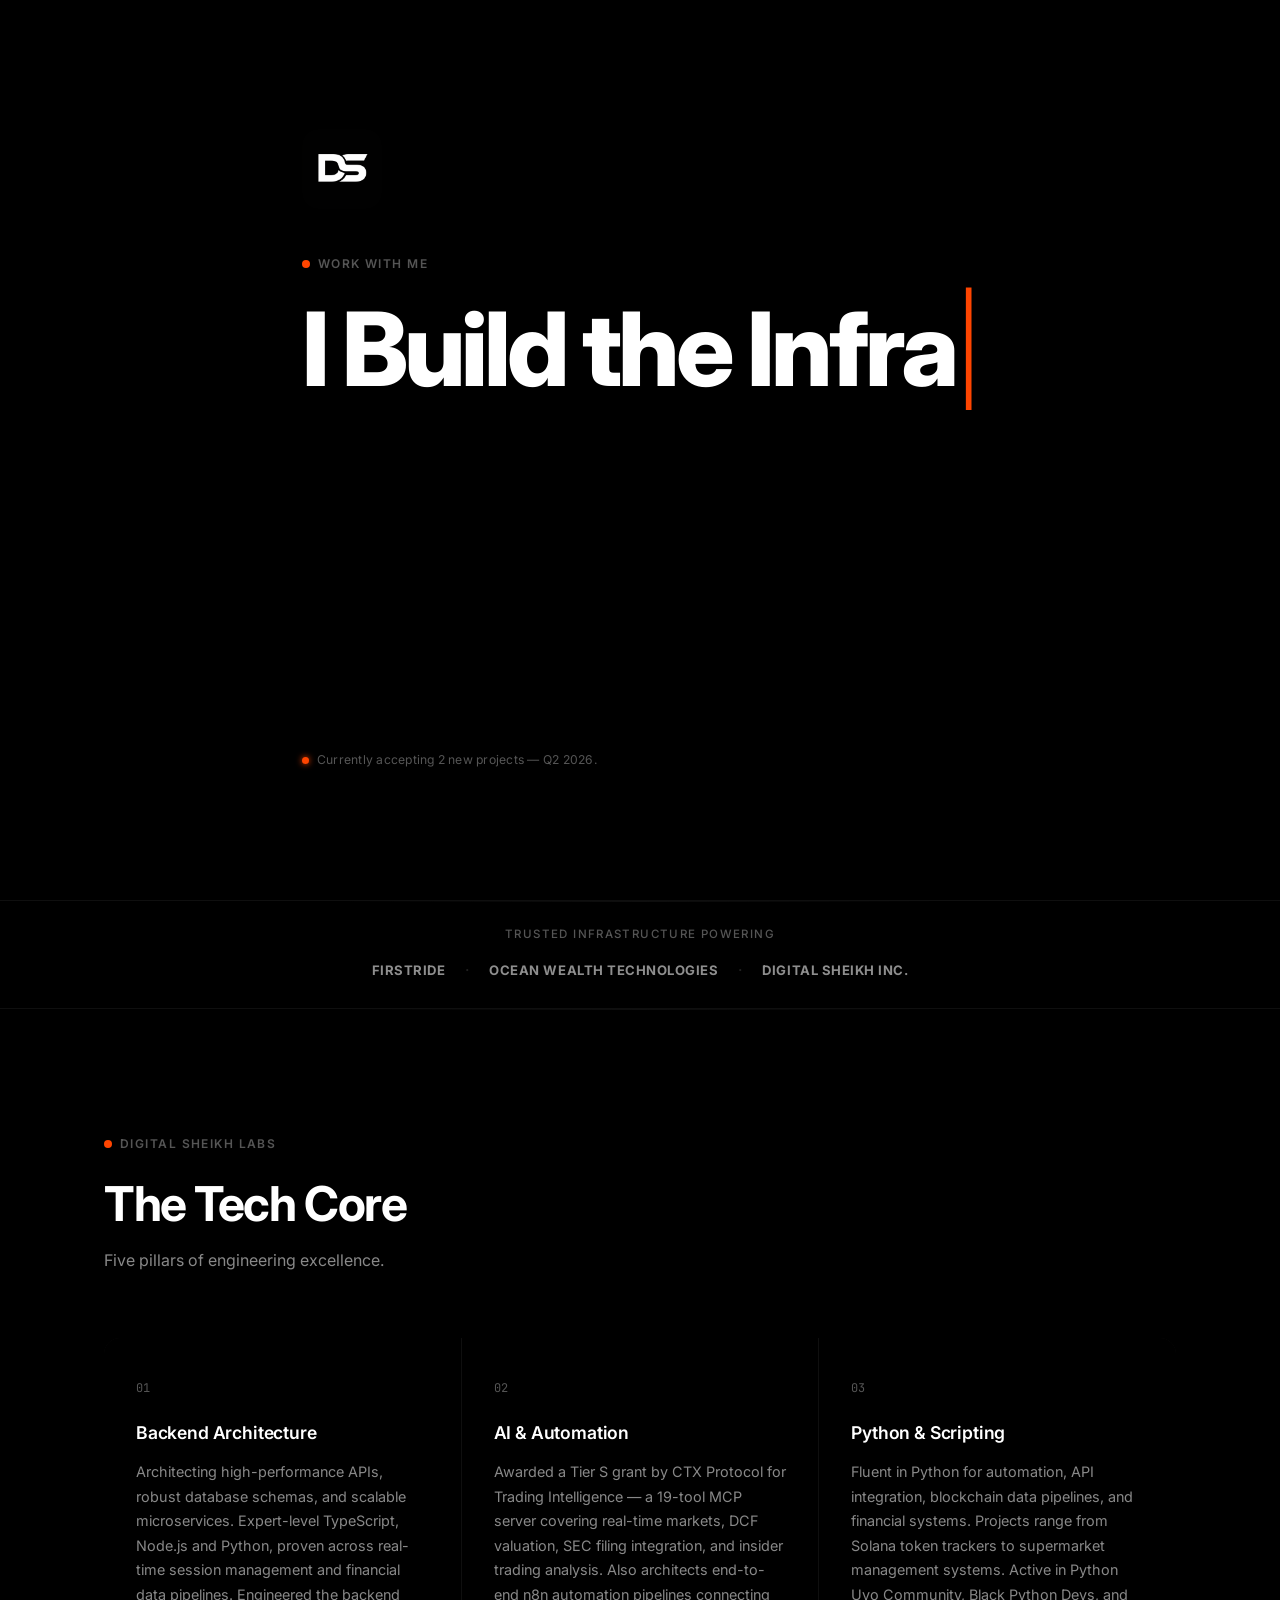
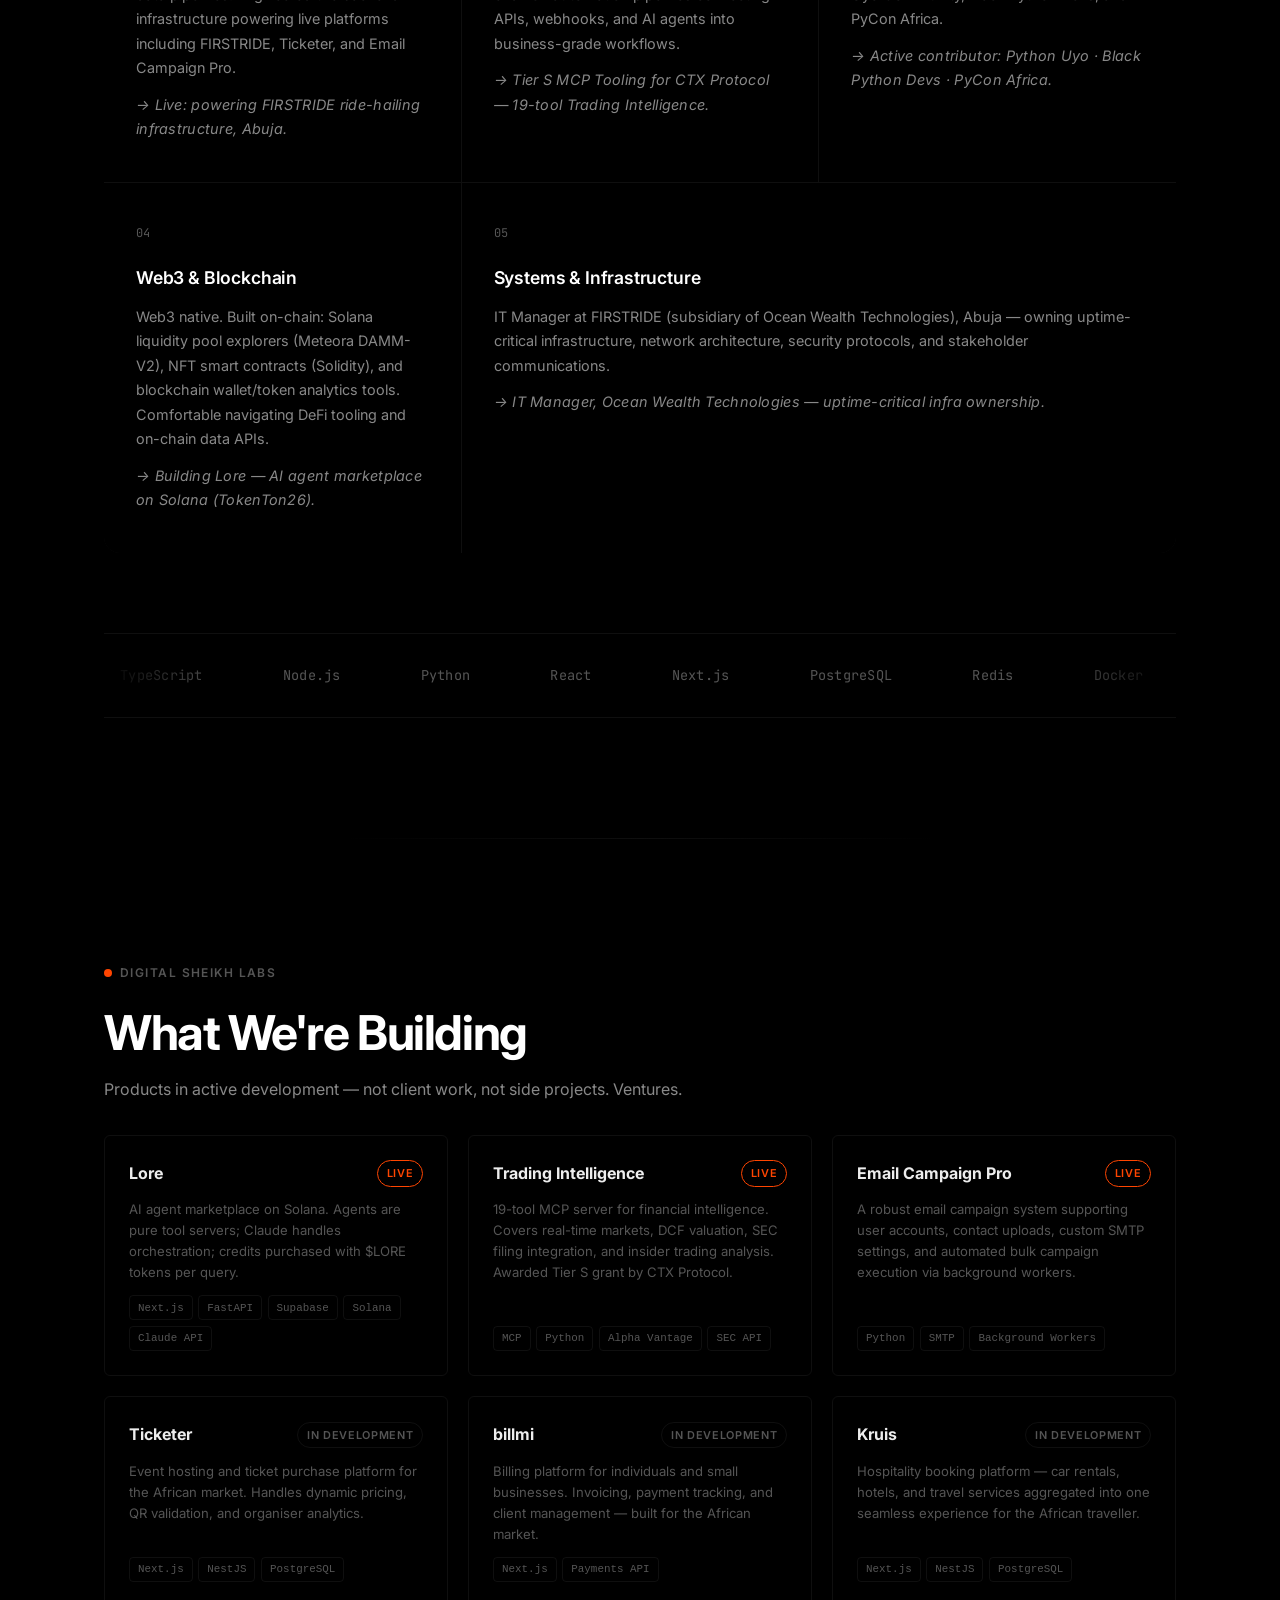
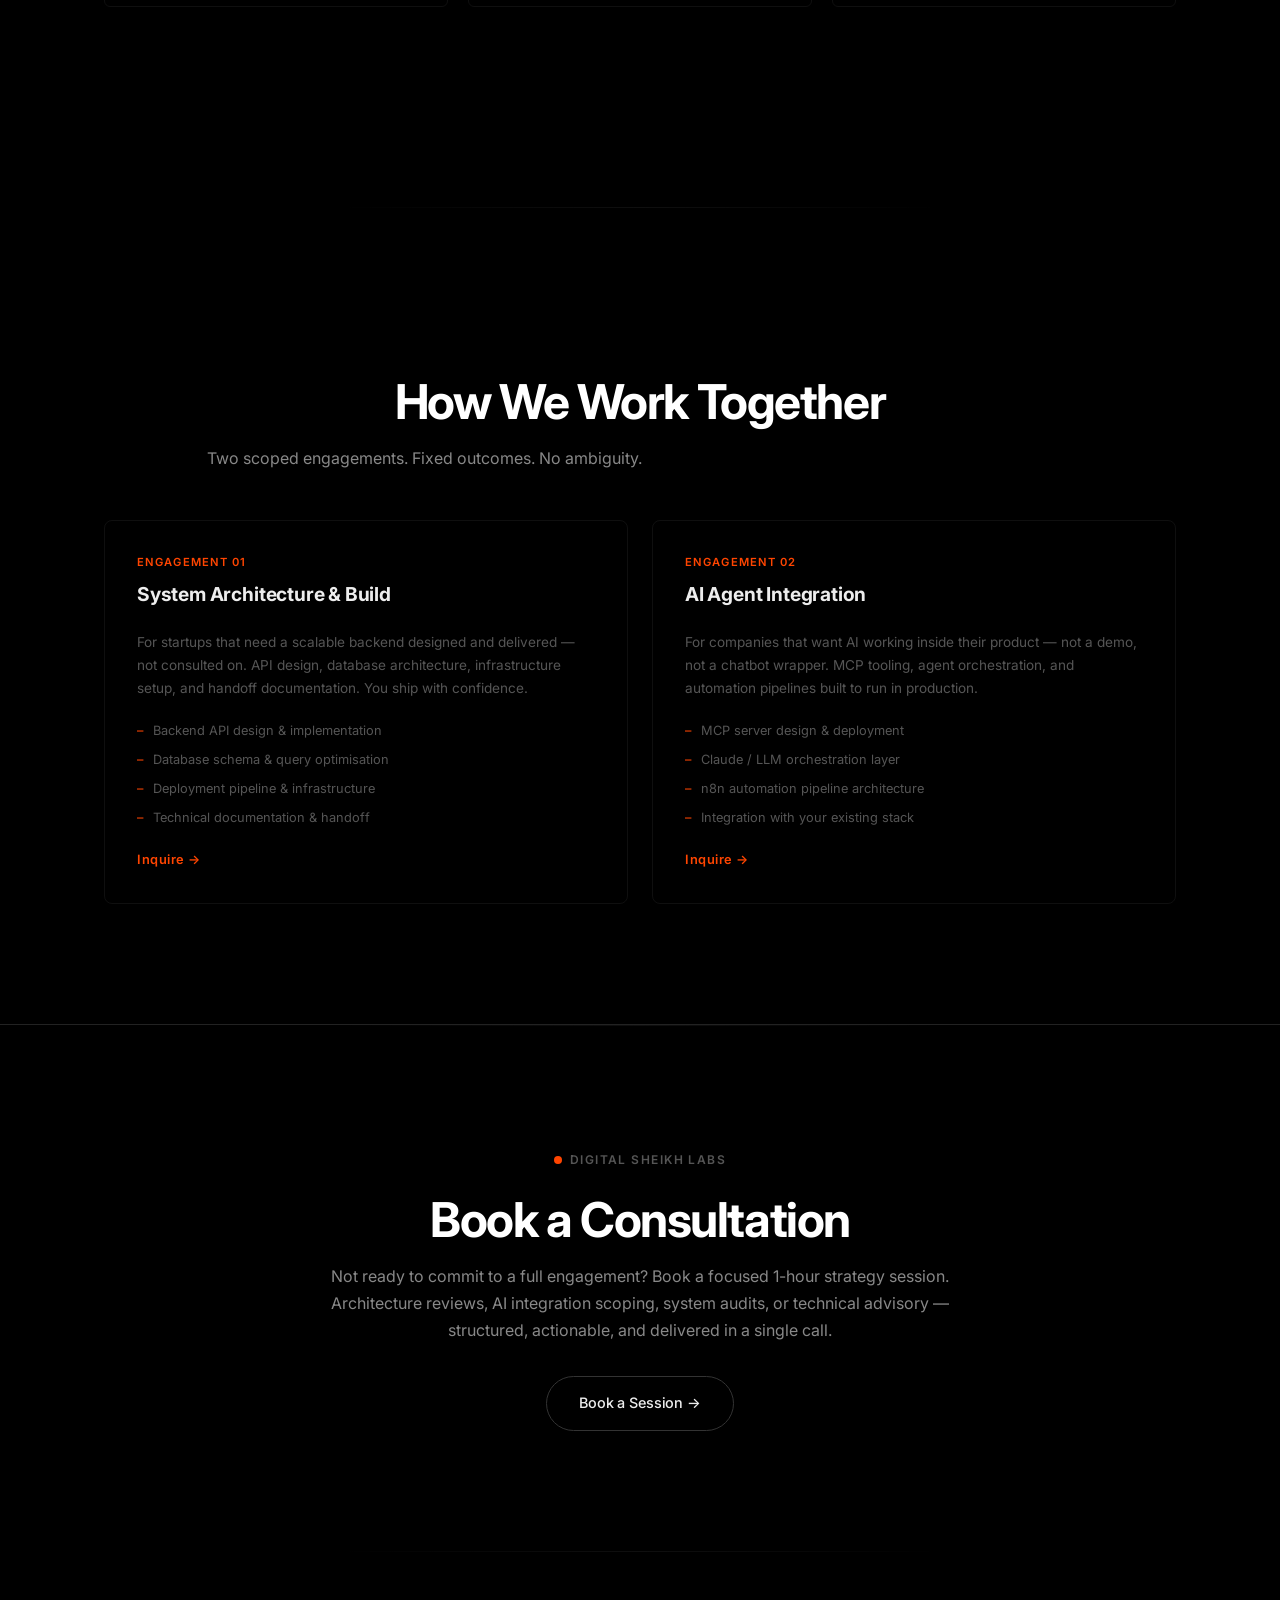
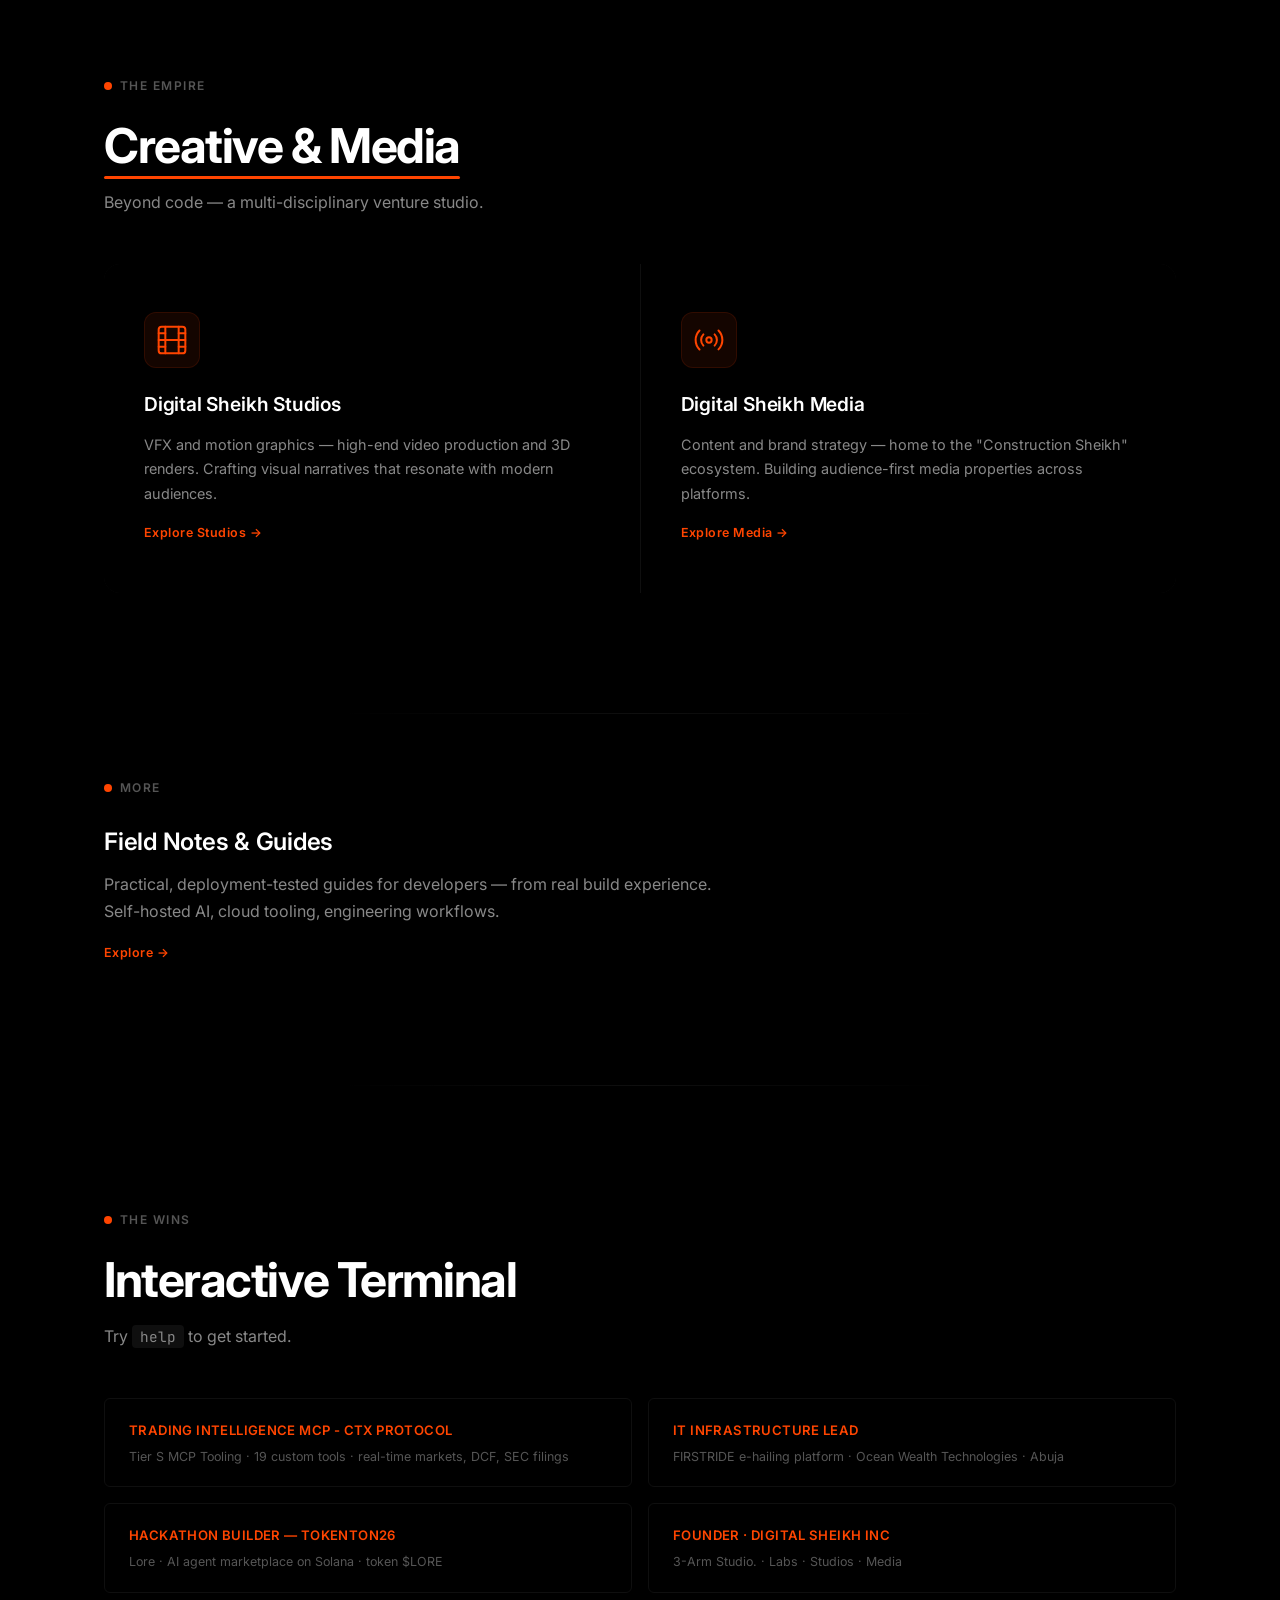
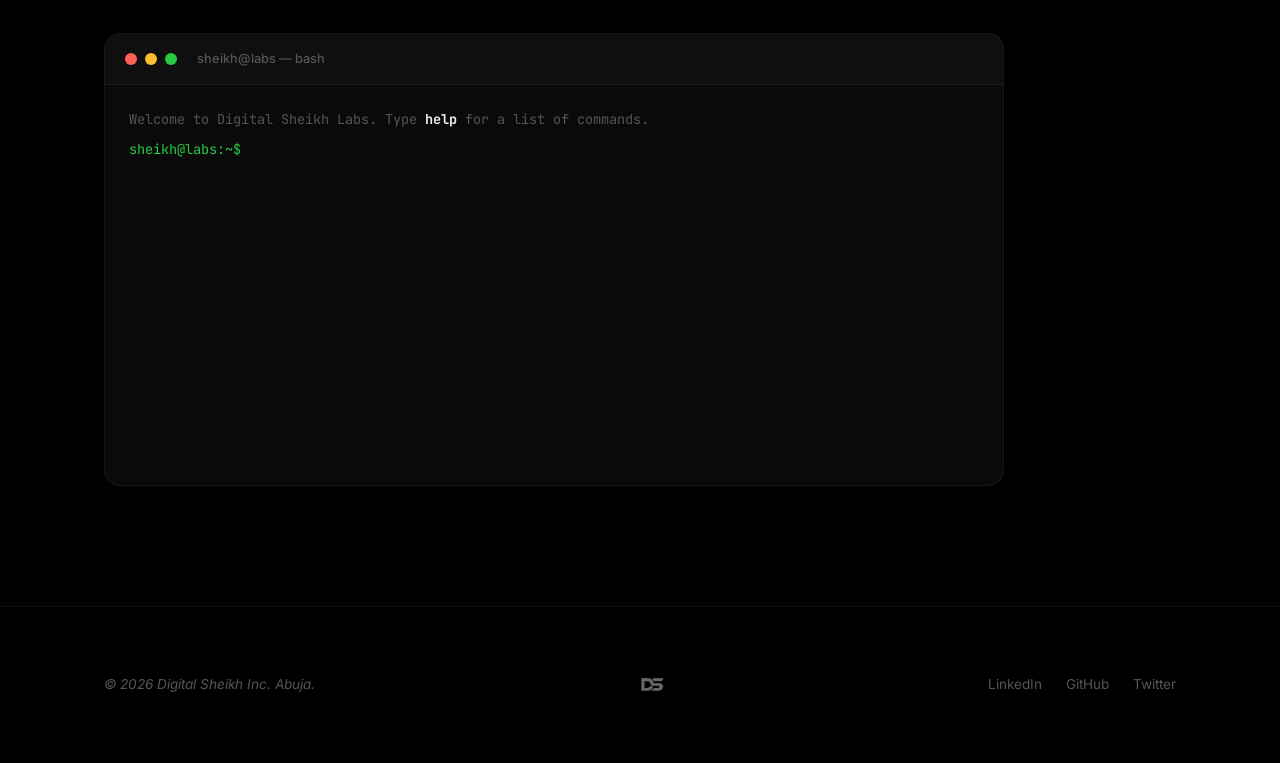
==== commit 557f4d33: "OG and X metatags update" ====
--- a/index.html
+++ b/index.html
@@ -7,8 +7,22 @@
     <title>Digital Sheikh Inc. — Backend Architecture & AI Systems</title>
     <meta name="description"
         content="Digital Sheikh Inc. — Backend architecture, AI agent systems, and automation engineering for scaling startups. Led by Sheikh Ubong Israel, Founder and Senior Software Architect.">
+    <!-- Open Graph / Facebook -->
+    <meta property="og:type" content="website">
+    <meta property="og:url" content="https://digitalsheikh.co/">
+    <meta property="og:title" content="Digital Sheikh Inc. — Backend Architecture & AI Systems">
+    <meta property="og:description" content="Digital Sheikh Inc. — Backend architecture, AI agent systems, and automation engineering for scaling startups. Led by Sheikh Ubong Israel, Founder and Senior Software Architect.">
+    <meta property="og:image" content="https://digitalsheikh.co/assets/og-preview.jpg">
+
+    <!-- Twitter -->
+    <meta name="twitter:card" content="summary_large_image">
+    <meta name="twitter:url" content="https://digitalsheikh.co/">
+    <meta name="twitter:title" content="Digital Sheikh Inc. — Backend Architecture & AI Systems">
+    <meta name="twitter:description" content="Digital Sheikh Inc. — Backend architecture, AI agent systems, and automation engineering for scaling startups. Led by Sheikh Ubong Israel, Founder and Senior Software Architect.">
+    <meta name="twitter:image" content="https://digitalsheikh.co/assets/og-preview.jpg">
+
     <meta name="theme-color" content="#000000">
-    <link rel="icon" type="image/png" href="ds-logo.png">
+    <link rel="icon" type="image/png" href="assets/ds-logo.png">
     <link rel="stylesheet" href="styles.css">
 </head>
 
@@ -22,7 +36,7 @@
         <div class="container">
             <div class="hero__content">
                 <div class="hero__logo reveal">
-                    <img src="ds-logo.png" alt="Digital Sheikh Logo" class="hero__logo-img">
+                    <img src="assets/ds-logo.png" alt="Digital Sheikh Logo" class="hero__logo-img">
                 </div>
                 <p class="section-label reveal reveal-delay-1">Work With Me</p>
                 <h1 class="hero__headline" id="typewriter-headline"><span id="typewriter-text"></span><span
@@ -449,7 +463,7 @@
             <div class="footer__inner">
                 <p class="footer__copy">&copy; 2026 Digital Sheikh Inc. Abuja.</p>
                 <div class="footer__logo">
-                    <img src="ds-logo.png" alt="DS" class="footer__logo-img">
+                    <img src="assets/ds-logo.png" alt="DS" class="footer__logo-img">
                 </div>
                 <nav class="footer__links">
                     <a href="https://www.linkedin.com/in/ubong-israel" target="_blank" rel="noopener">LinkedIn</a>
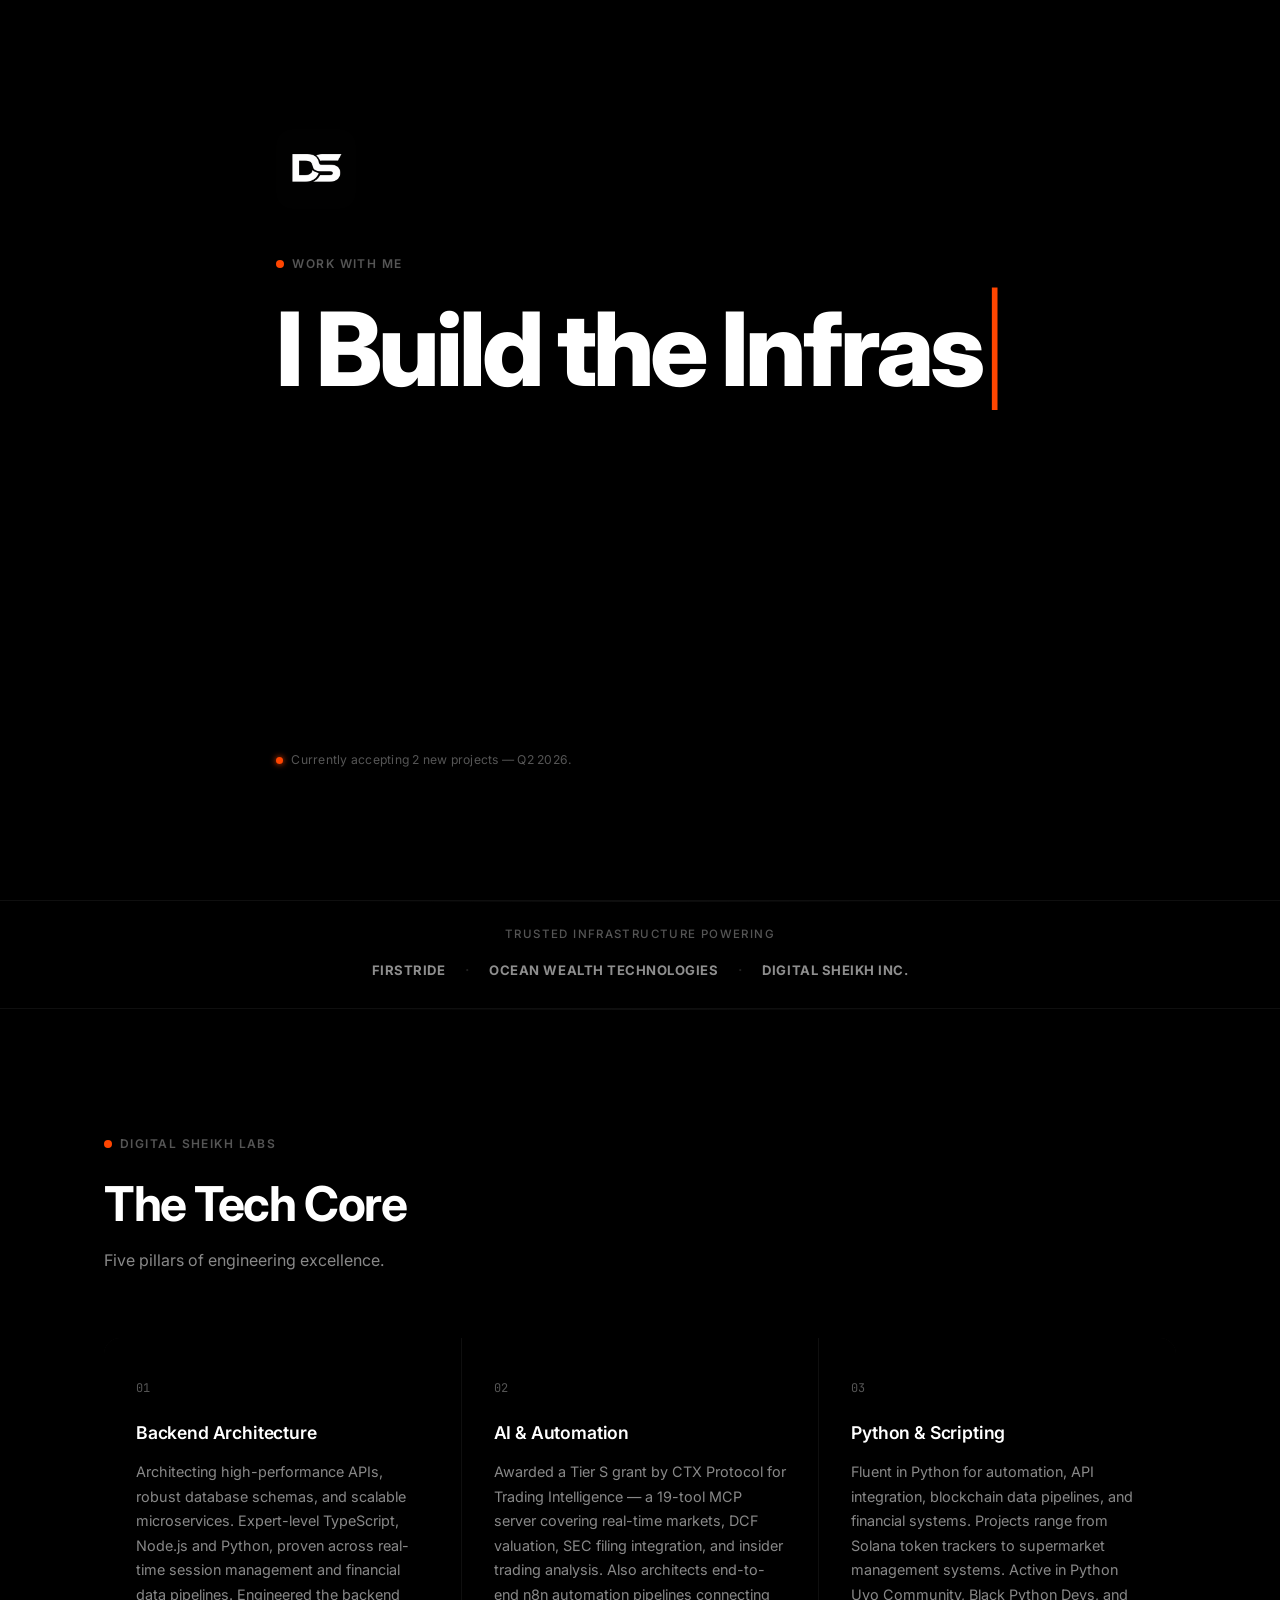
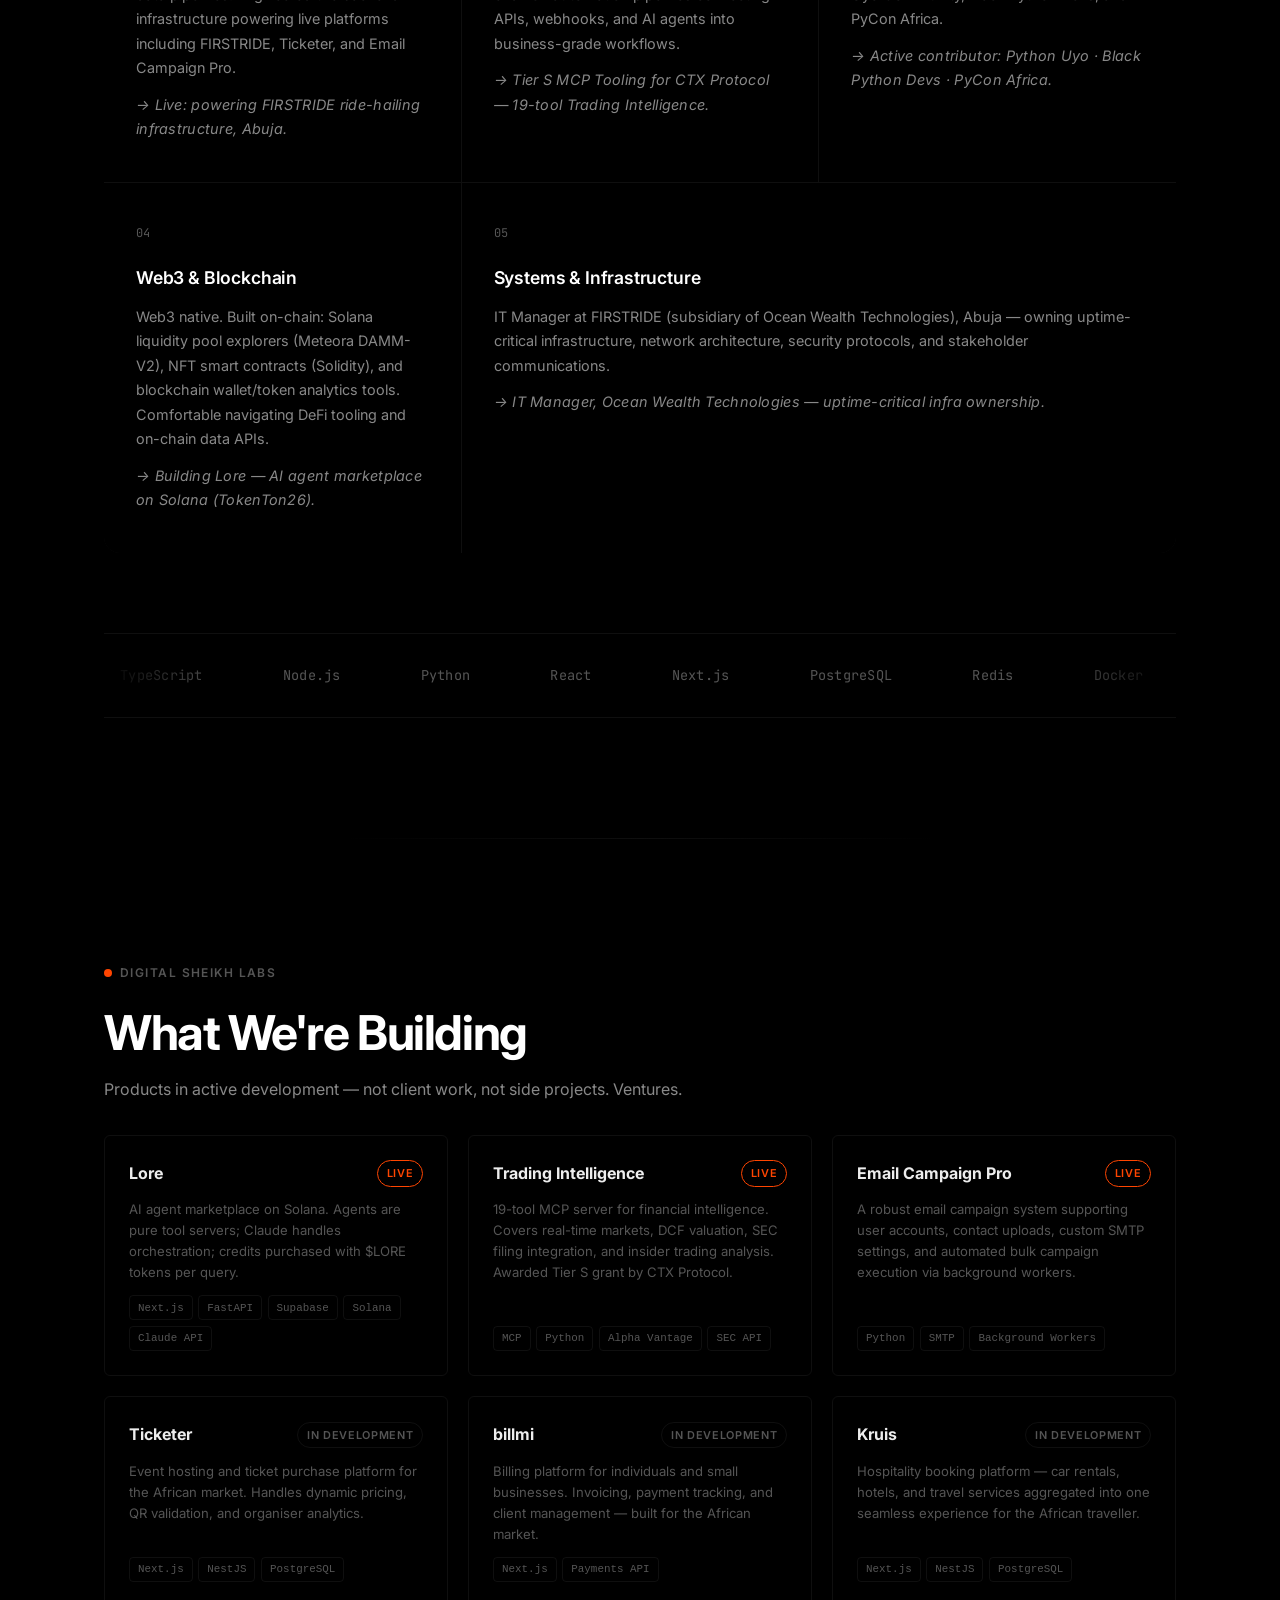
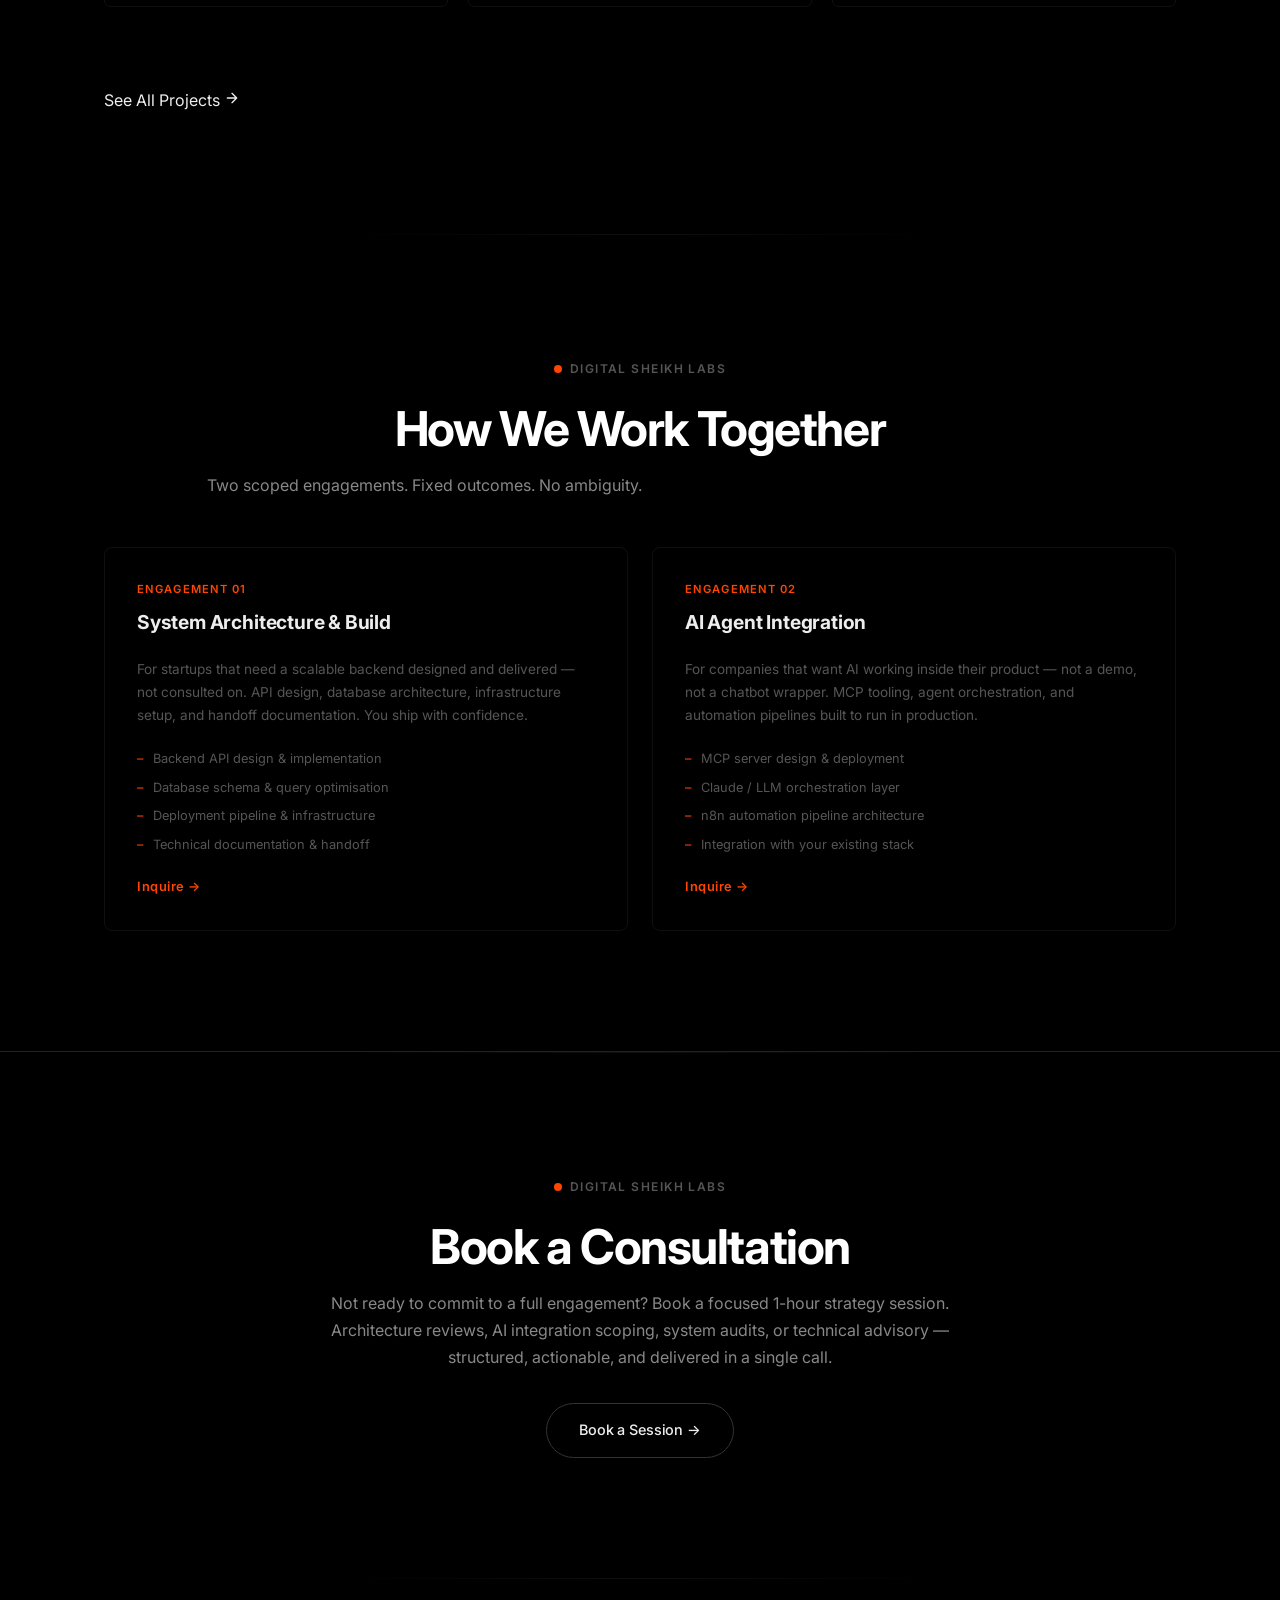
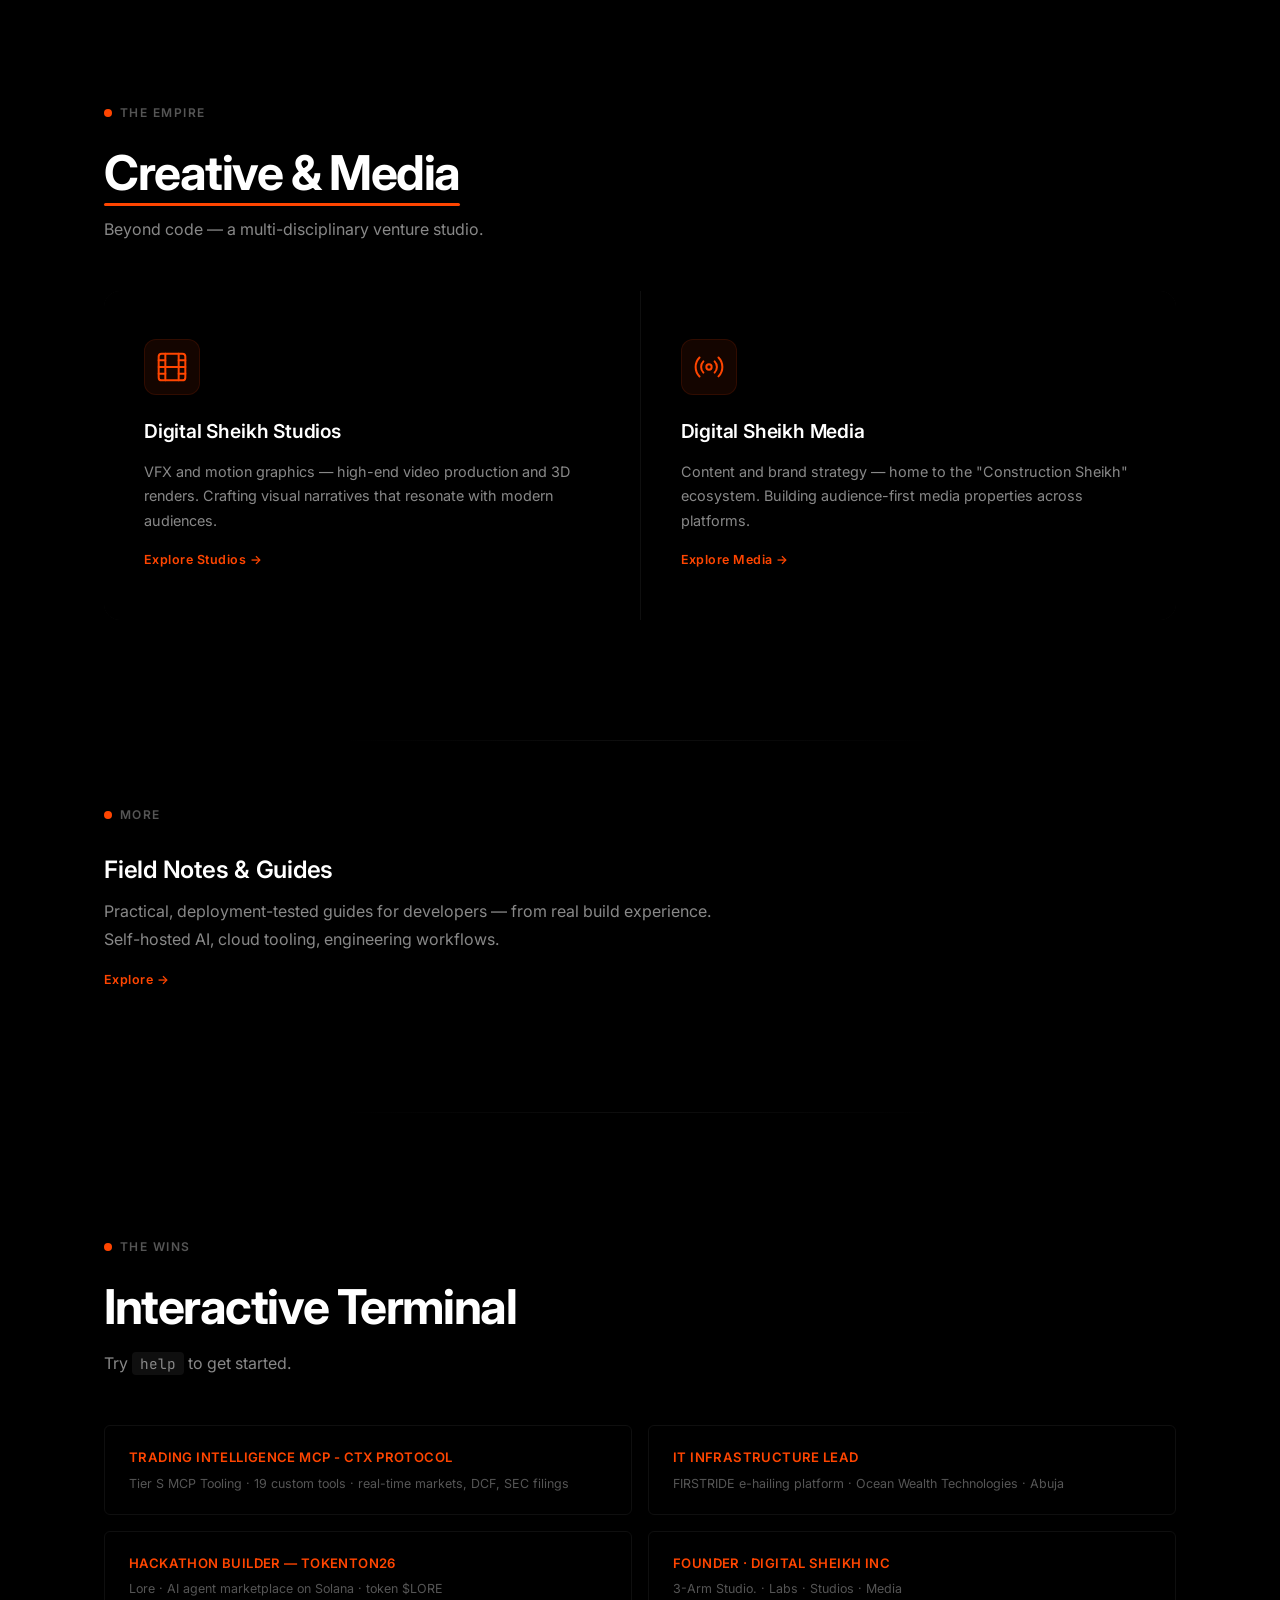
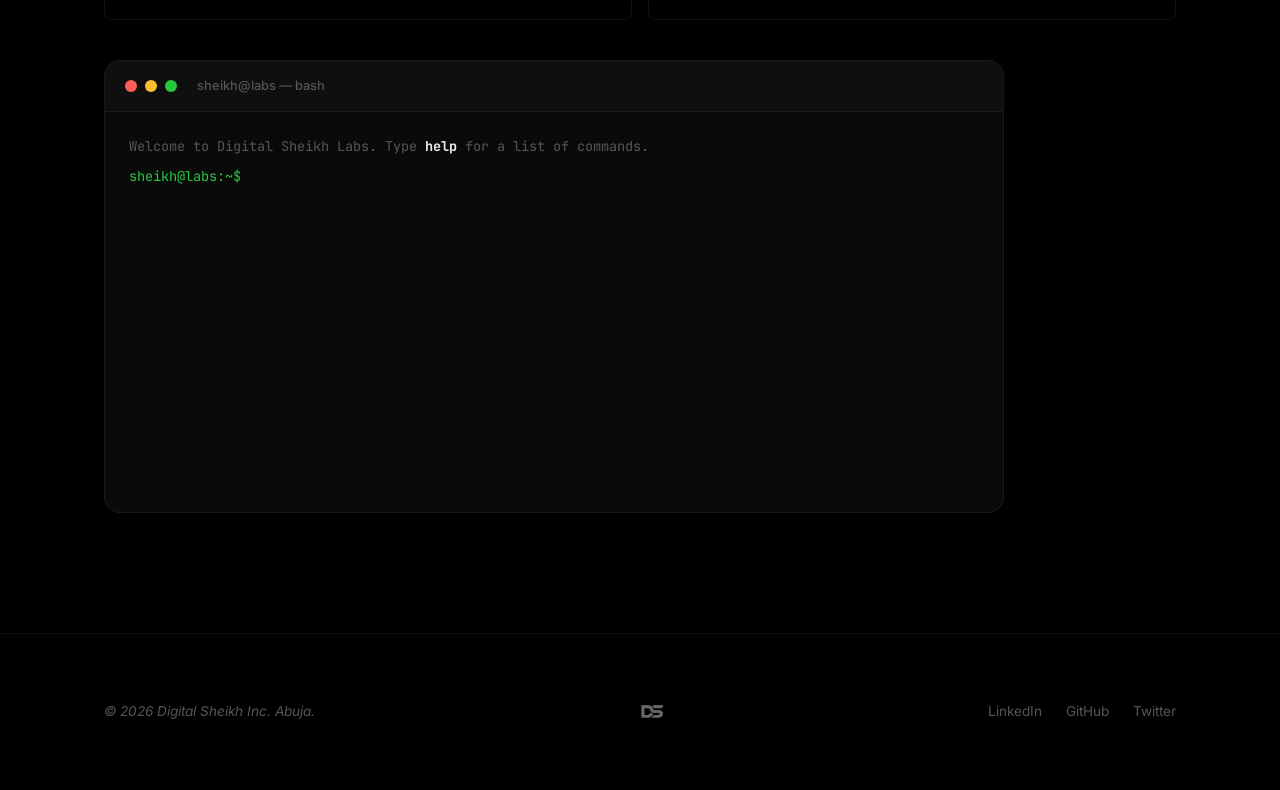
==== commit 8bbdf406: "Add labs.html project showcase page with carousel, grid, and detail view" ====
--- a/index.html
+++ b/index.html
@@ -258,6 +258,16 @@
                     </div>
                 </div>
             </div>
+
+            <div class="products-footer reveal">
+                <a href="/labs" class="products-footer__link">
+                    See All Projects
+                    <svg width="16" height="16" viewBox="0 0 24 24" fill="none" stroke="currentColor" stroke-width="2"
+                        stroke-linecap="round" stroke-linejoin="round">
+                        <path d="M5 12h14M12 5l7 7-7 7" />
+                    </svg>
+                </a>
+            </div>
         </div>
     </section>
 
--- a/styles.css
+++ b/styles.css
@@ -1224,8 +1224,623 @@
     grid-column: 1;
   }
 
-  .footer__inner {
+  /* ── Products Footer ──────────────────────────── */
+.products-footer {
+    margin-top: 2.5rem;
+    text-align: center;
+}
+
+.products-footer__link {
+    display: inline-flex;
+    align-items: center;
+    gap: 0.5rem;
+    font-size: 0.85rem;
+    font-weight: 600;
+    color: var(--accent);
+    text-decoration: none;
+    letter-spacing: 0.04em;
+    transition: gap 0.3s var(--ease-out);
+}
+
+.products-footer__link:hover {
+    gap: 0.75rem;
+}
+
+.products-footer__link svg {
+    width: 16px;
+    height: 16px;
+}
+
+/* ========================================
+   LABS PAGE — CAROUSEL
+   ======================================== */
+.carousel-section {
+    padding-top: 0;
+    padding-bottom: 60px;
+}
+
+.carousel__header {
+    margin-bottom: 48px;
+}
+
+.carousel {
+    position: relative;
+    overflow: hidden;
+}
+
+.carousel__track-wrapper {
+    overflow: hidden;
+    border-radius: var(--radius-lg);
+}
+
+.carousel__track {
+    display: flex;
+    transition: transform 0.5s var(--ease-out);
+    will-change: transform;
+}
+
+.carousel__slide {
+    min-width: 100%;
+    padding: 48px 40px;
+    border: 1px solid var(--border);
+    border-radius: var(--radius-lg);
+    background: var(--bg-card);
+    display: flex;
     flex-direction: column;
+    gap: 1.25rem;
+    cursor: pointer;
+    transition: border-color 0.3s var(--ease-out), background 0.3s var(--ease-out);
+}
+
+.carousel__slide:hover {
+    border-color: var(--accent);
+    background: var(--bg-elevated);
+}
+
+.carousel__slide-top {
+    display: flex;
+    align-items: flex-start;
+    justify-content: space-between;
+    gap: 1rem;
+}
+
+.carousel__slide-name {
+    font-size: 1.5rem;
+    font-weight: 700;
+    color: var(--text-primary);
+    letter-spacing: -0.02em;
+}
+
+.carousel__slide-lang {
+    font-size: 0.68rem;
+    font-weight: 600;
+    text-transform: uppercase;
+    letter-spacing: 0.06em;
+    padding: 0.2rem 0.55rem;
+    border-radius: 99px;
+    border: 1px solid var(--border);
+    color: var(--text-muted);
+    white-space: nowrap;
+}
+
+.carousel__slide-desc {
+    font-size: 0.9rem;
+    color: var(--text-secondary);
+    line-height: 1.7;
+    flex: 1;
+}
+
+.carousel__slide-stack {
+    display: flex;
+    flex-wrap: wrap;
+    gap: 0.4rem;
+}
+
+.carousel__slide-stack span {
+    font-size: 0.7rem;
+    font-weight: 500;
+    font-family: var(--font-mono);
+    padding: 0.15rem 0.5rem;
+    border-radius: 4px;
+    color: var(--text-muted);
+    border: 1px solid var(--border);
+}
+
+.carousel__slide-link {
+    display: inline-flex;
+    align-items: center;
+    gap: 0.35rem;
+    font-size: 0.78rem;
+    font-weight: 600;
+    color: var(--accent);
+    text-decoration: none;
+    letter-spacing: 0.04em;
+    transition: gap 0.2s var(--ease-out);
+}
+
+.carousel__slide-link:hover {
+    gap: 0.6rem;
+}
+
+.carousel__arrow {
+    position: absolute;
+    top: 50%;
+    transform: translateY(-50%);
+    width: 40px;
+    height: 40px;
+    border-radius: 50%;
+    border: 1px solid var(--border);
+    background: var(--bg);
+    color: var(--text-secondary);
+    cursor: pointer;
+    display: flex;
+    align-items: center;
+    justify-content: center;
+    transition: all 0.3s var(--ease-out);
+    z-index: 10;
+}
+
+.carousel__arrow:hover {
+    border-color: var(--accent);
+    color: var(--accent);
+    background: var(--accent-soft);
+}
+
+.carousel__arrow--left {
+    left: 8px;
+}
+
+.carousel__arrow--right {
+    right: 8px;
+}
+
+.carousel__dots {
+    display: flex;
+    justify-content: center;
+    gap: 8px;
+    margin-top: 24px;
+}
+
+.carousel__dot {
+    width: 8px;
+    height: 8px;
+    border-radius: 50%;
+    background: var(--border);
+    border: none;
+    cursor: pointer;
+    padding: 0;
+    transition: background 0.3s var(--ease-out), transform 0.3s var(--ease-out);
+}
+
+.carousel__dot.active {
+    background: var(--accent);
+    transform: scale(1.3);
+}
+
+/* ========================================
+   LABS PAGE — PROJECT GRID
+   ======================================== */
+.projects-section {
+    padding-top: 60px;
+    padding-bottom: 120px;
+}
+
+.projects__header {
+    margin-bottom: 48px;
+}
+
+.projects-grid {
+    display: grid;
+    grid-template-columns: repeat(3, 1fr);
+    gap: 1.25rem;
+}
+
+@media (max-width: 900px) {
+    .projects-grid {
+        grid-template-columns: repeat(2, 1fr);
+    }
+}
+
+@media (max-width: 640px) {
+    .projects-grid {
+        grid-template-columns: 1fr;
+    }
+}
+
+.project-card {
+    border: 1px solid var(--border);
+    border-radius: var(--radius);
+    padding: 1.5rem;
+    background: var(--bg-card);
+    display: flex;
+    flex-direction: column;
+    gap: 0.75rem;
+    cursor: pointer;
+    transition: all 0.3s var(--ease-out);
+    position: relative;
+    overflow: hidden;
+}
+
+.project-card::before {
+    content: '';
+    position: absolute;
+    top: 0;
+    left: 0;
+    right: 0;
+    height: 2px;
+    background: var(--accent);
+    transform: scaleX(0);
+    transform-origin: left;
+    transition: transform 0.4s var(--ease-out);
+}
+
+.project-card:hover {
+    border-color: var(--border-hover);
+    transform: translateY(-4px);
+}
+
+.project-card:hover::before {
+    transform: scaleX(1);
+}
+
+.project-card__top {
+    display: flex;
+    align-items: center;
+    justify-content: space-between;
+    gap: 0.5rem;
+}
+
+.project-card__name {
+    font-size: 0.95rem;
+    font-weight: 700;
+    color: var(--text-primary);
+    letter-spacing: -0.01em;
+}
+
+.project-card__lang {
+    font-size: 0.62rem;
+    font-weight: 600;
+    text-transform: uppercase;
+    letter-spacing: 0.06em;
+    padding: 0.15rem 0.45rem;
+    border-radius: 99px;
+    border: 1px solid var(--border);
+    color: var(--text-muted);
+    white-space: nowrap;
+}
+
+.project-card__desc {
+    font-size: 0.82rem;
+    color: var(--text-secondary);
+    line-height: 1.6;
+    flex: 1;
+    display: -webkit-box;
+    -webkit-line-clamp: 3;
+    -webkit-box-orient: vertical;
+    overflow: hidden;
+}
+
+.project-card__stack {
+    display: flex;
+    flex-wrap: wrap;
+    gap: 0.3rem;
+}
+
+.project-card__stack span {
+    font-size: 0.62rem;
+    font-weight: 500;
+    font-family: var(--font-mono);
+    padding: 0.1rem 0.4rem;
+    border-radius: 4px;
+    color: var(--text-muted);
+    border: 1px solid var(--border);
+}
+
+.project-card__stats {
+    display: flex;
+    gap: 1rem;
+    font-size: 0.72rem;
+    color: var(--text-muted);
+    font-family: var(--font-mono);
+}
+
+.project-card__stats span {
+    display: flex;
+    align-items: center;
+    gap: 0.25rem;
+}
+
+/* ========================================
+   LABS PAGE — DETAIL VIEW
+   ======================================== */
+.detail-hero {
+    padding-top: 40px;
+    padding-bottom: 60px;
+}
+
+.detail__back {
+    display: inline-flex;
+    align-items: center;
+    gap: 0.5rem;
+    font-size: 0.82rem;
+    font-weight: 600;
+    color: var(--text-muted);
+    text-decoration: none;
+    margin-bottom: 2rem;
+    transition: color 0.2s ease;
+}
+
+.detail__back:hover {
+    color: var(--text-primary);
+}
+
+.detail__header {
+    max-width: 720px;
+}
+
+.detail__title {
+    font-size: clamp(2rem, 4vw, 3rem);
+    font-weight: 800;
+    letter-spacing: -0.03em;
+    line-height: 1.1;
+    color: #fff;
+    margin-bottom: 16px;
+}
+
+.detail__description {
+    font-size: 1.05rem;
+    color: var(--text-secondary);
+    line-height: 1.8;
+    margin-bottom: 1rem;
+}
+
+.detail__meta {
+    display: flex;
+    gap: 1.5rem;
+    font-size: 0.82rem;
+    color: var(--text-muted);
+    font-family: var(--font-mono);
+}
+
+/* Screenshot Gallery */
+.detail-screenshots {
+    padding-top: 0;
+    padding-bottom: 60px;
+}
+
+.screenshot-gallery {
+    display: flex;
+    gap: 1rem;
+    overflow-x: auto;
+    scroll-snap-type: x mandatory;
+    padding-bottom: 8px;
+    scrollbar-width: thin;
+    scrollbar-color: var(--border) transparent;
+}
+
+.screenshot-gallery::-webkit-scrollbar {
+    height: 6px;
+}
+
+.screenshot-gallery::-webkit-scrollbar-track {
+    background: transparent;
+}
+
+.screenshot-gallery::-webkit-scrollbar-thumb {
+    background: var(--border);
+    border-radius: 3px;
+}
+
+.screenshot-gallery__item {
+    flex: 0 0 auto;
+    width: min(500px, 80vw);
+    scroll-snap-align: start;
+    border-radius: var(--radius);
+    border: 1px solid var(--border);
+    overflow: hidden;
+    aspect-ratio: 16 / 10;
+    background: var(--bg-elevated);
+    display: flex;
+    align-items: center;
+    justify-content: center;
+}
+
+.screenshot-gallery__item img {
+    width: 100%;
+    height: 100%;
+    object-fit: cover;
+}
+
+.screenshot-gallery__placeholder {
+    flex: 0 0 auto;
+    width: min(500px, 80vw);
+    scroll-snap-align: start;
+    border-radius: var(--radius);
+    border: 1px dashed var(--border);
+    aspect-ratio: 16 / 10;
+    display: flex;
+    align-items: center;
+    justify-content: center;
+    color: var(--text-muted);
+    font-size: 0.82rem;
+    background: var(--bg-elevated);
+}
+
+/* Detail Info */
+.detail-info {
+    padding-top: 0;
+    padding-bottom: 120px;
+}
+
+.detail__stack {
+    display: flex;
+    flex-wrap: wrap;
+    gap: 0.5rem;
+    margin-bottom: 2rem;
+}
+
+.detail__stack span {
+    font-size: 0.75rem;
+    font-weight: 500;
+    font-family: var(--font-mono);
+    padding: 0.25rem 0.65rem;
+    border-radius: 6px;
+    color: var(--text-secondary);
+    border: 1px solid var(--border);
+    transition: all 0.2s var(--ease-out);
+}
+
+.detail__stack span:hover {
+    border-color: var(--accent);
+    color: var(--text-primary);
+}
+
+.detail__actions {
+    display: flex;
+    gap: 1rem;
+    flex-wrap: wrap;
+    margin-bottom: 3rem;
+}
+
+.detail__actions .btn {
+    font-size: 0.85rem;
+}
+
+.detail__readme {
+    border-top: 1px solid var(--border);
+    padding-top: 2rem;
+    max-width: 720px;
+}
+
+.detail__readme h1,
+.detail__readme h2,
+.detail__readme h3,
+.detail__readme h4 {
+    color: var(--text-primary);
+    margin-top: 1.5rem;
+    margin-bottom: 0.75rem;
+    letter-spacing: -0.02em;
+}
+
+.detail__readme h1 { font-size: 1.5rem; }
+.detail__readme h2 { font-size: 1.25rem; }
+.detail__readme h3 { font-size: 1.1rem; }
+.detail__readme h4 { font-size: 1rem; }
+
+.detail__readme p {
+    color: var(--text-secondary);
+    line-height: 1.8;
+    margin-bottom: 1rem;
+    max-width: none;
+}
+
+.detail__readme code {
+    font-family: var(--font-mono);
+    font-size: 0.82rem;
+    background: rgba(255, 255, 255, 0.06);
+    padding: 2px 6px;
+    border-radius: 4px;
+}
+
+.detail__readme pre {
+    background: var(--bg-elevated);
+    border: 1px solid var(--border);
+    border-radius: var(--radius);
+    padding: 1.25rem;
+    overflow-x: auto;
+    margin-bottom: 1rem;
+}
+
+.detail__readme pre code {
+    background: none;
+    padding: 0;
+}
+
+.detail__readme ul,
+.detail__readme ol {
+    color: var(--text-secondary);
+    margin-bottom: 1rem;
+    padding-left: 1.5rem;
+    line-height: 1.8;
+}
+
+.detail__readme a {
+    color: var(--accent);
+    text-decoration: underline;
+    text-decoration-color: rgba(255, 69, 0, 0.3);
+}
+
+.detail__readme a:hover {
+    text-decoration-color: var(--accent);
+}
+
+.detail__readme img {
+    border-radius: var(--radius);
+    border: 1px solid var(--border);
+    margin: 1rem 0;
+    max-width: 100%;
+}
+
+.detail__readme hr {
+    border: none;
+    border-top: 1px solid var(--border);
+    margin: 1.5rem 0;
+}
+
+.detail__readme blockquote {
+    border-left: 3px solid var(--accent);
+    padding-left: 1rem;
+    margin: 1rem 0;
+    color: var(--text-muted);
+    font-style: italic;
+}
+
+/* Loading skeleton */
+.labs-skeleton {
+    padding: 3rem 0;
     text-align: center;
-  }
+    color: var(--text-muted);
+}
+
+.labs-skeleton__spinner {
+    width: 32px;
+    height: 32px;
+    border: 2px solid var(--border);
+    border-top-color: var(--accent);
+    border-radius: 50%;
+    animation: labs-spin 0.8s linear infinite;
+    margin: 0 auto 1rem;
+}
+
+@keyframes labs-spin {
+    to { transform: rotate(360deg); }
+}
+
+/* ========================================
+   LABS RESPONSIVE
+   ======================================== */
+@media (max-width: 768px) {
+    .carousel__slide {
+        padding: 32px 24px;
+    }
+
+    .carousel__arrow {
+        display: none;
+    }
+
+    .detail__meta {
+        flex-direction: column;
+        gap: 0.5rem;
+    }
+}
+
+@media (max-width: 640px) {
+    .carousel__slide-name {
+        font-size: 1.2rem;
+    }
+
+    .screenshot-gallery__item,
+    .screenshot-gallery__placeholder {
+        width: 85vw;
+    }
 }
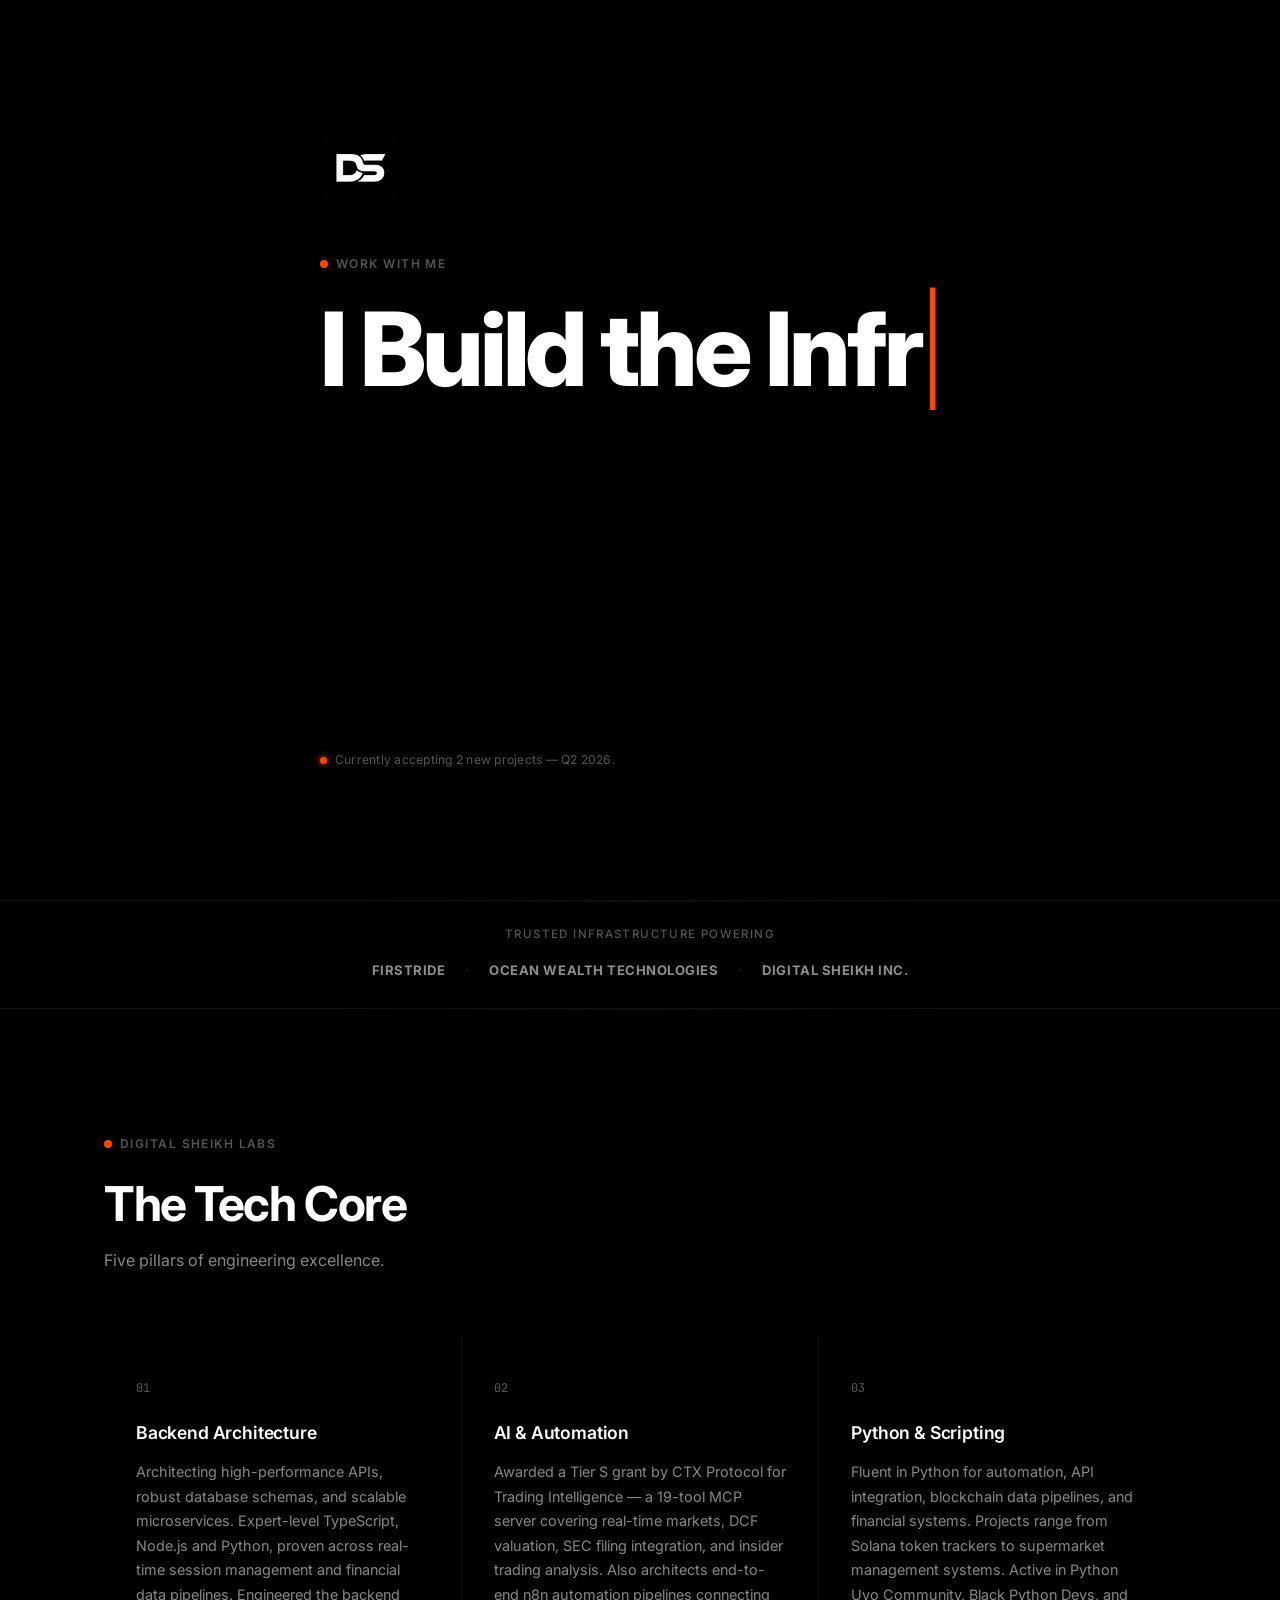
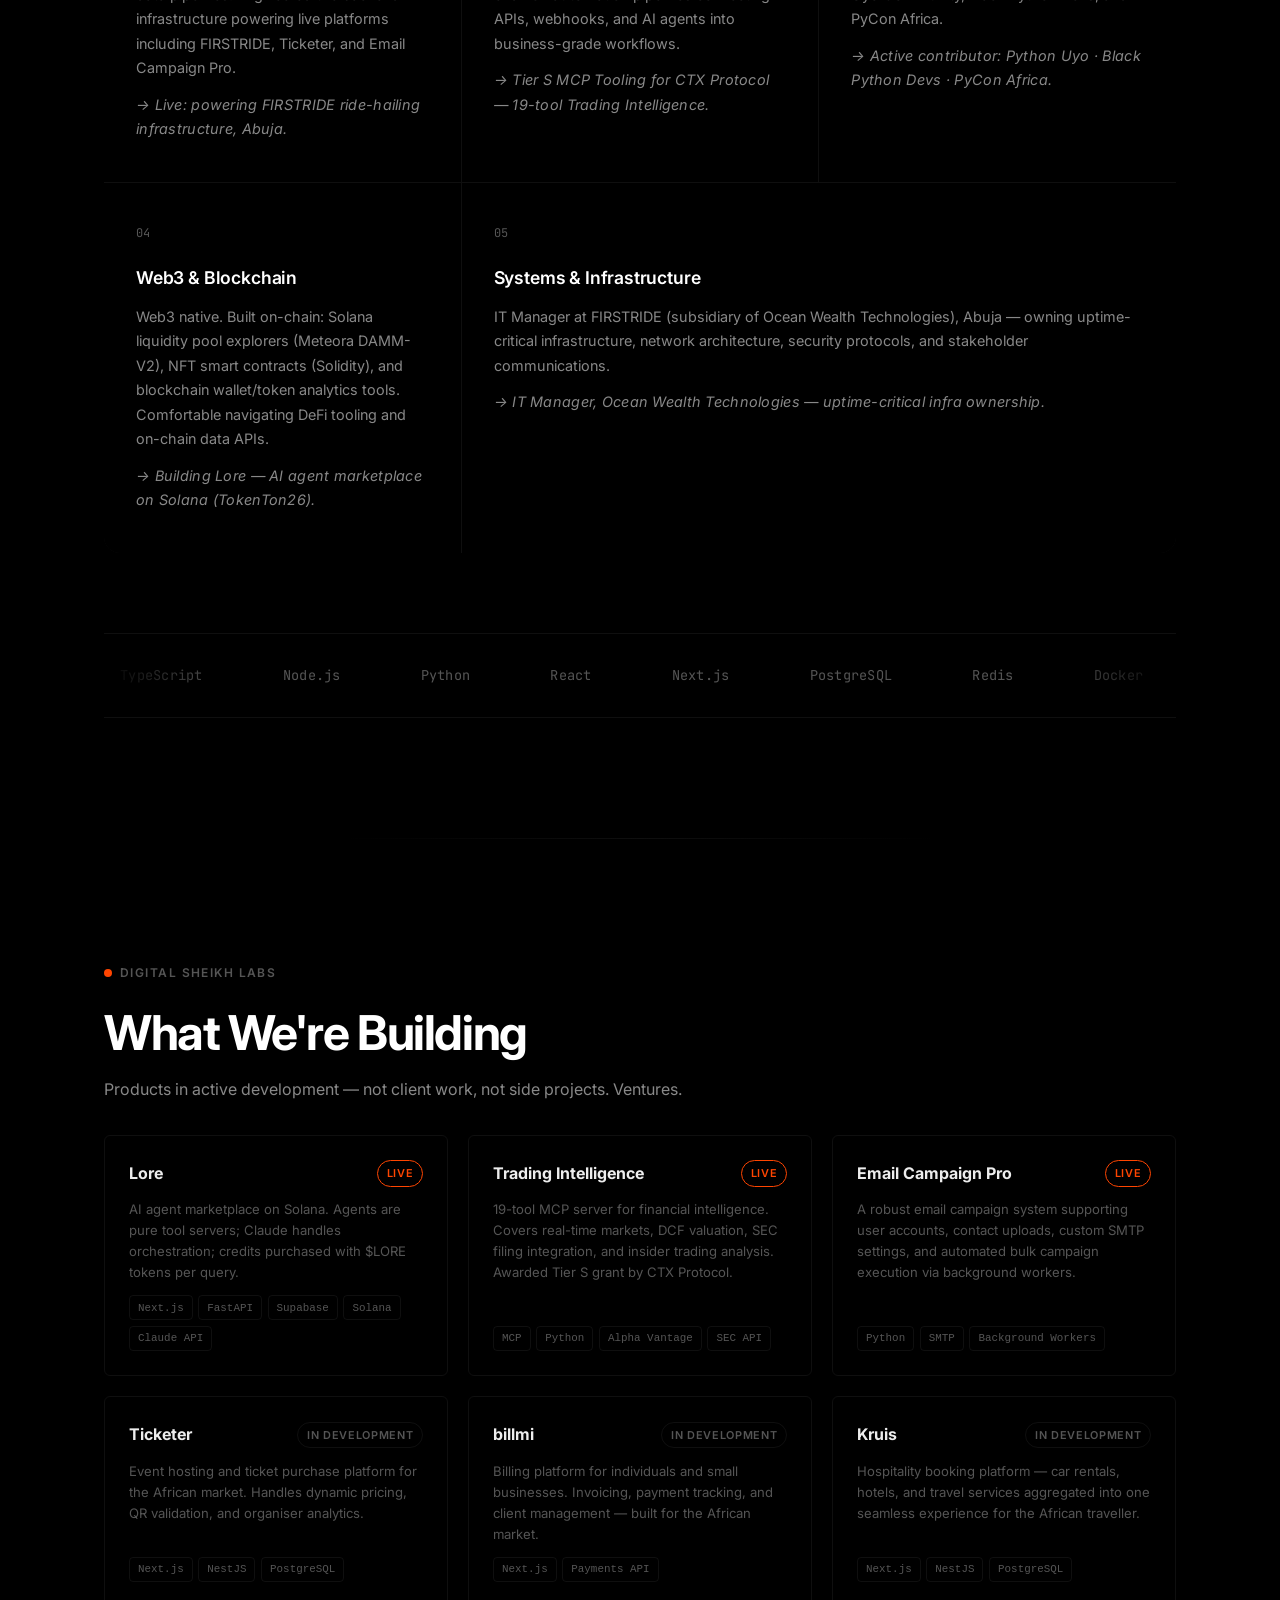
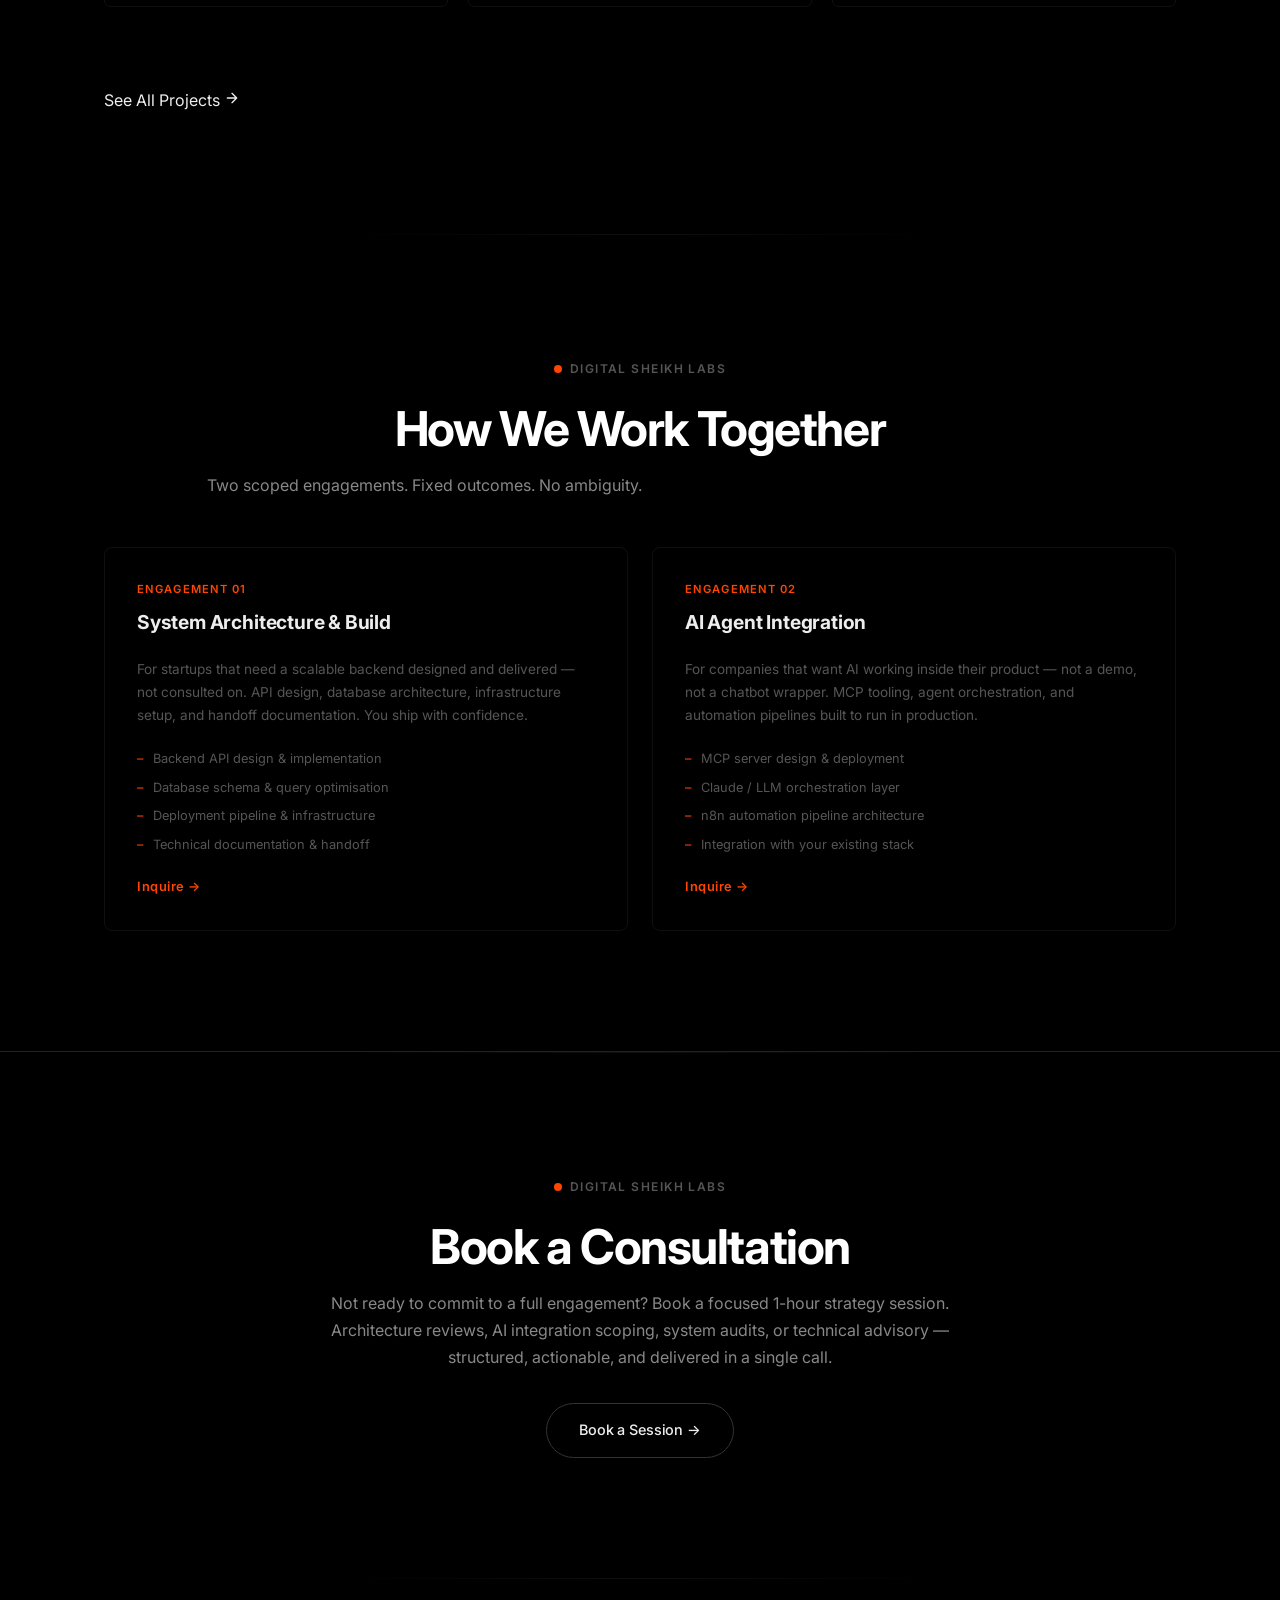
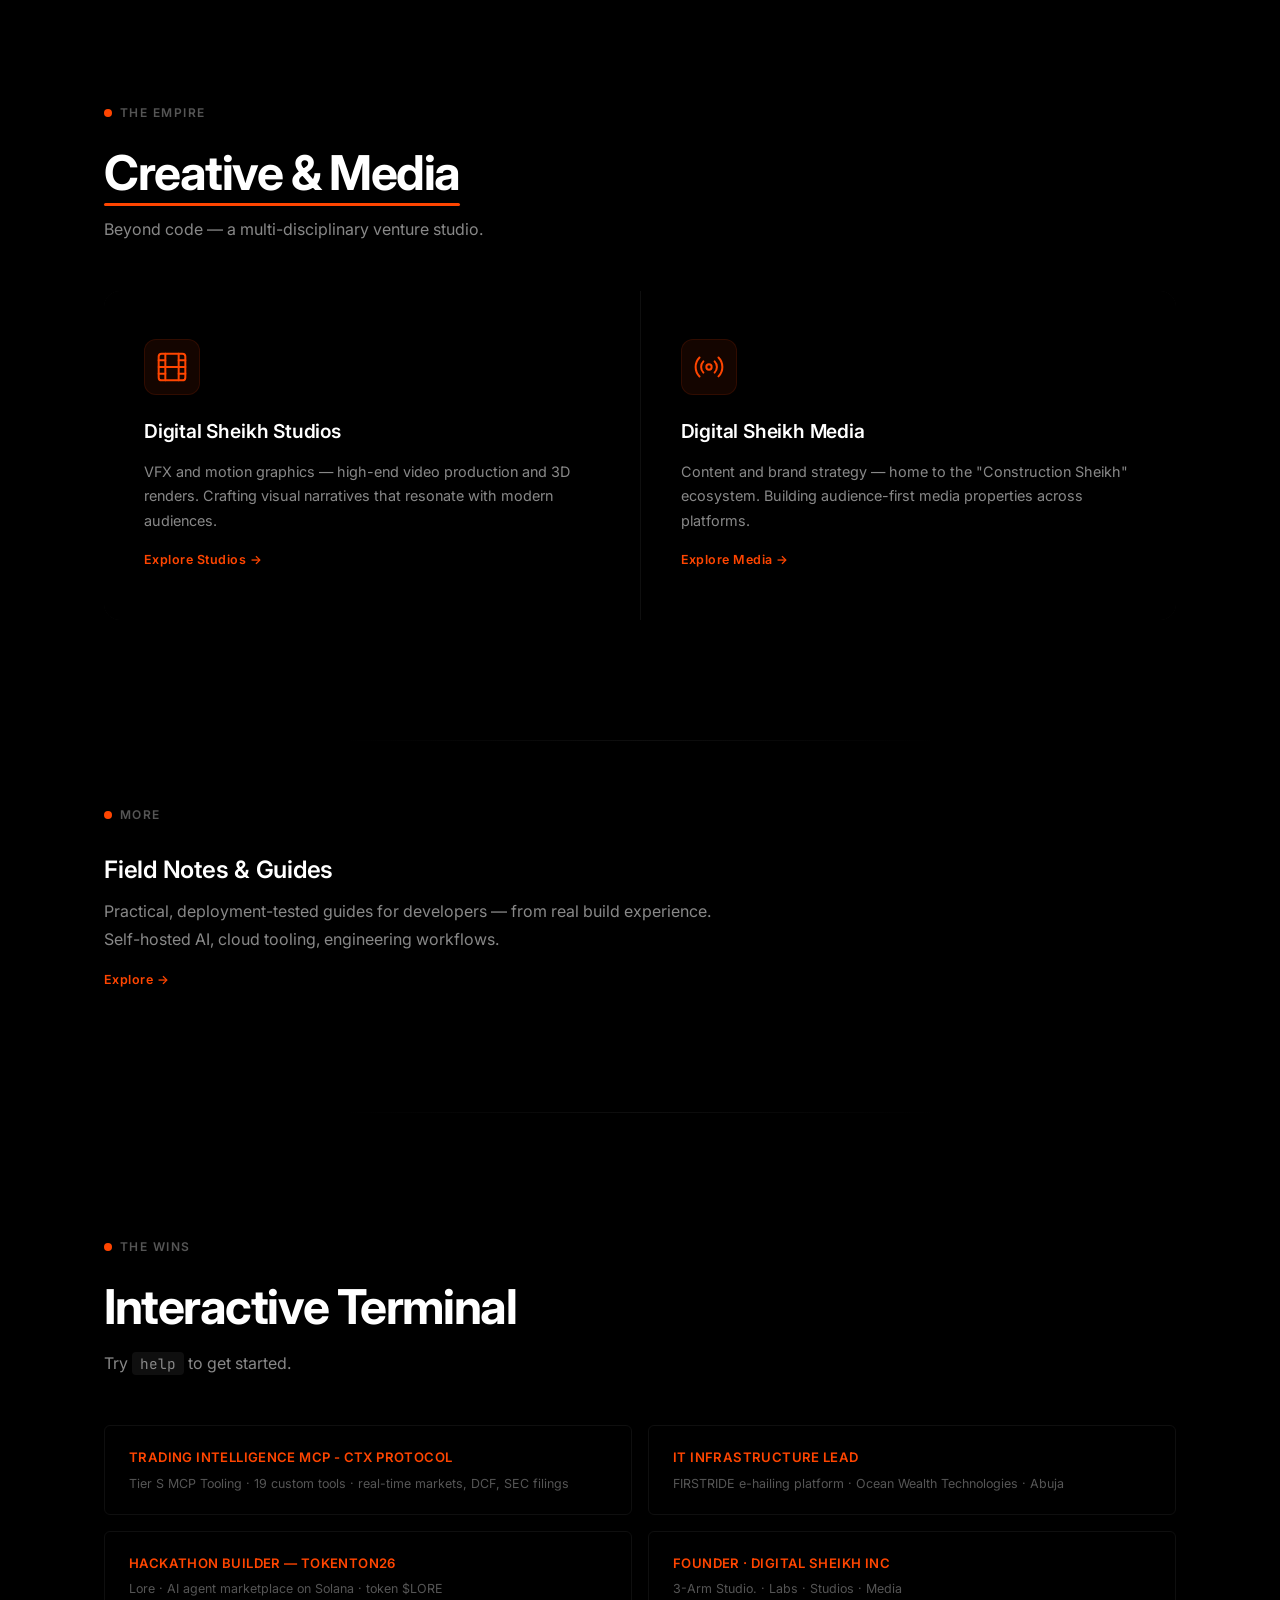
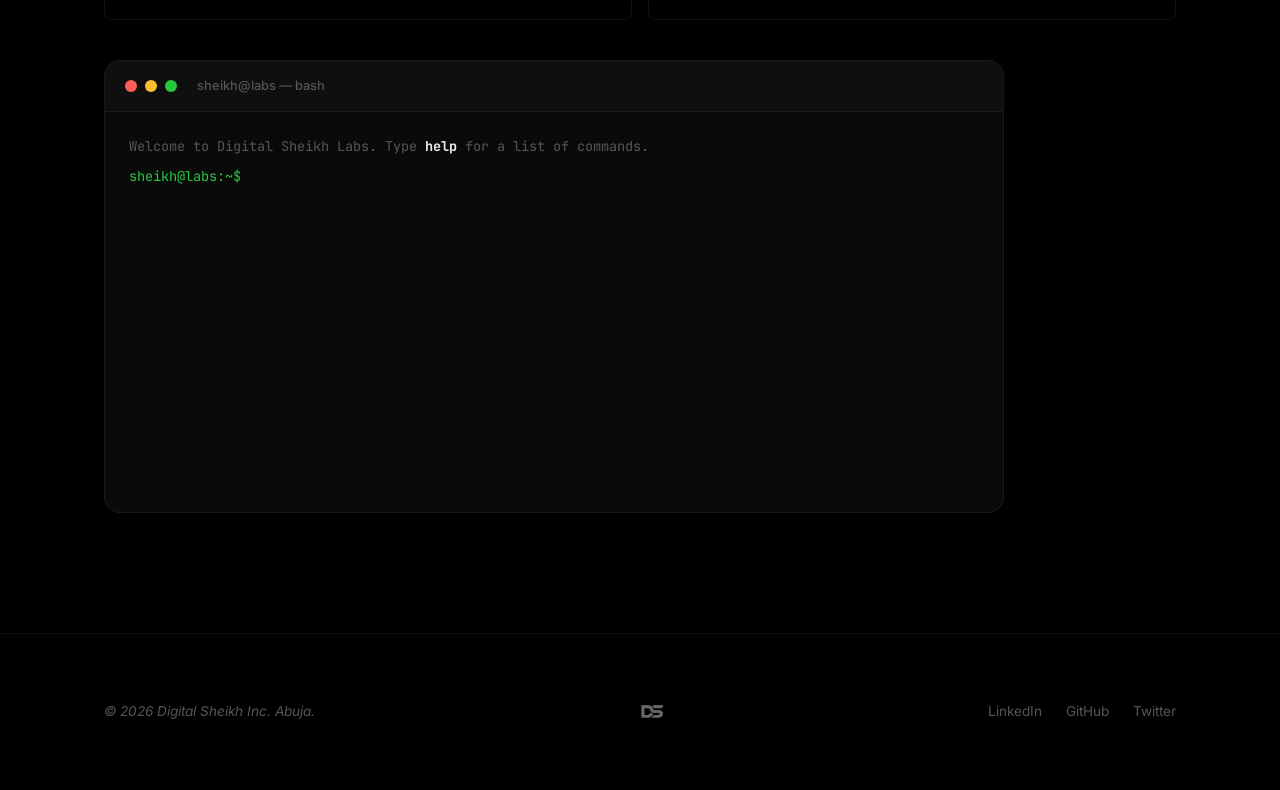
==== commit bb2425e1: "Fix carousel layout, remove duplicate back button, add CSS cache-busting" ====
--- a/index.html
+++ b/index.html
@@ -23,7 +23,7 @@
 
     <meta name="theme-color" content="#000000">
     <link rel="icon" type="image/png" href="assets/ds-logo.png">
-    <link rel="stylesheet" href="styles.css">
+    <link rel="stylesheet" href="styles.css?v=2">
 </head>
 
 <body>
@@ -484,7 +484,7 @@
         </div>
     </footer>
 
-    <script src="script.js"></script>
+    <script src="script.js?v=2"></script>
 </body>
 
 </html>
--- a/styles.css
+++ b/styles.css
@@ -1264,8 +1264,11 @@
 }
 
 .carousel {
+    /* positioning context managed by .carousel-wrapper */;
+}
+
+.carousel-wrapper {
     position: relative;
-    overflow: hidden;
 }
 
 .carousel__track-wrapper {
@@ -1553,26 +1556,7 @@
 /* ========================================
    LABS PAGE — DETAIL VIEW
    ======================================== */
-.detail-hero {
-    padding-top: 40px;
-    padding-bottom: 60px;
-}
-
-.detail__back {
-    display: inline-flex;
-    align-items: center;
-    gap: 0.5rem;
-    font-size: 0.82rem;
-    font-weight: 600;
-    color: var(--text-muted);
-    text-decoration: none;
-    margin-bottom: 2rem;
-    transition: color 0.2s ease;
-}
-
-.detail__back:hover {
-    color: var(--text-primary);
-}
+/* ── no more detail-hero or detail__back — nav handles back button ── */
 
 .detail__header {
     max-width: 720px;
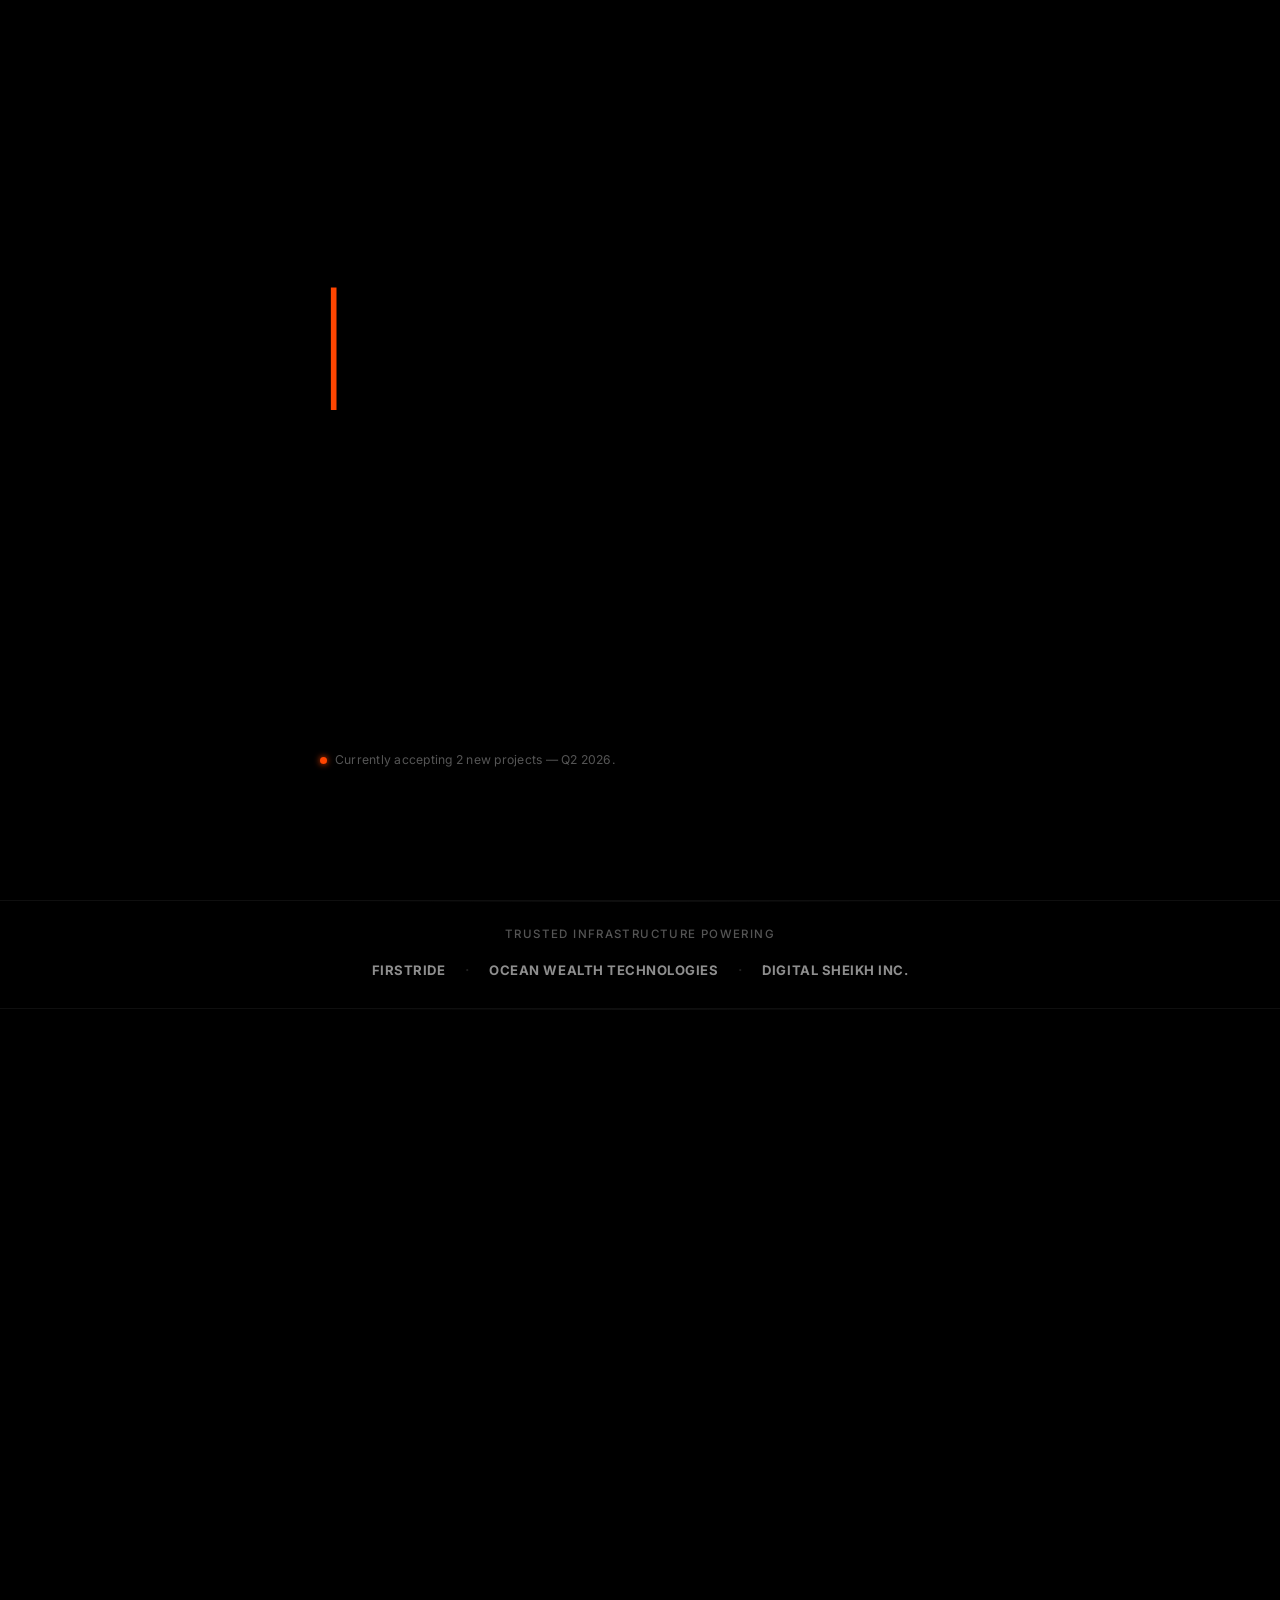
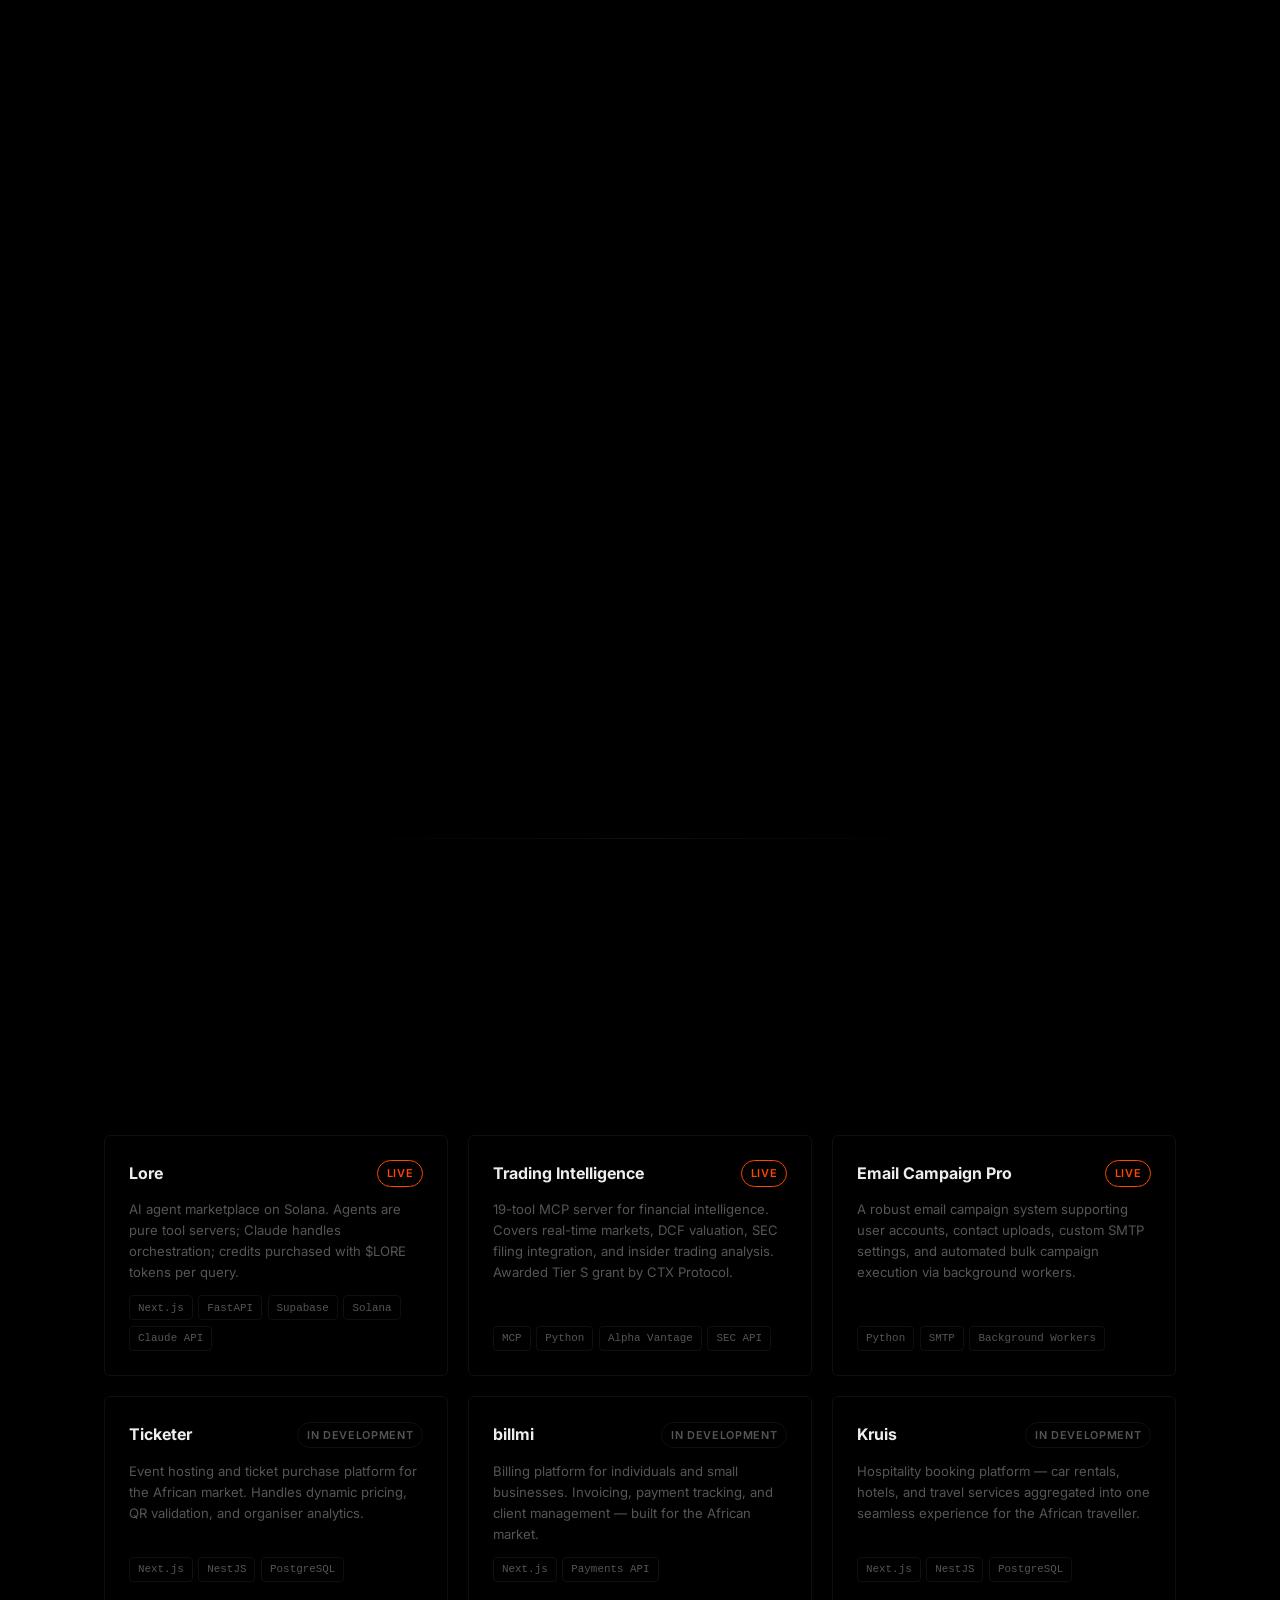
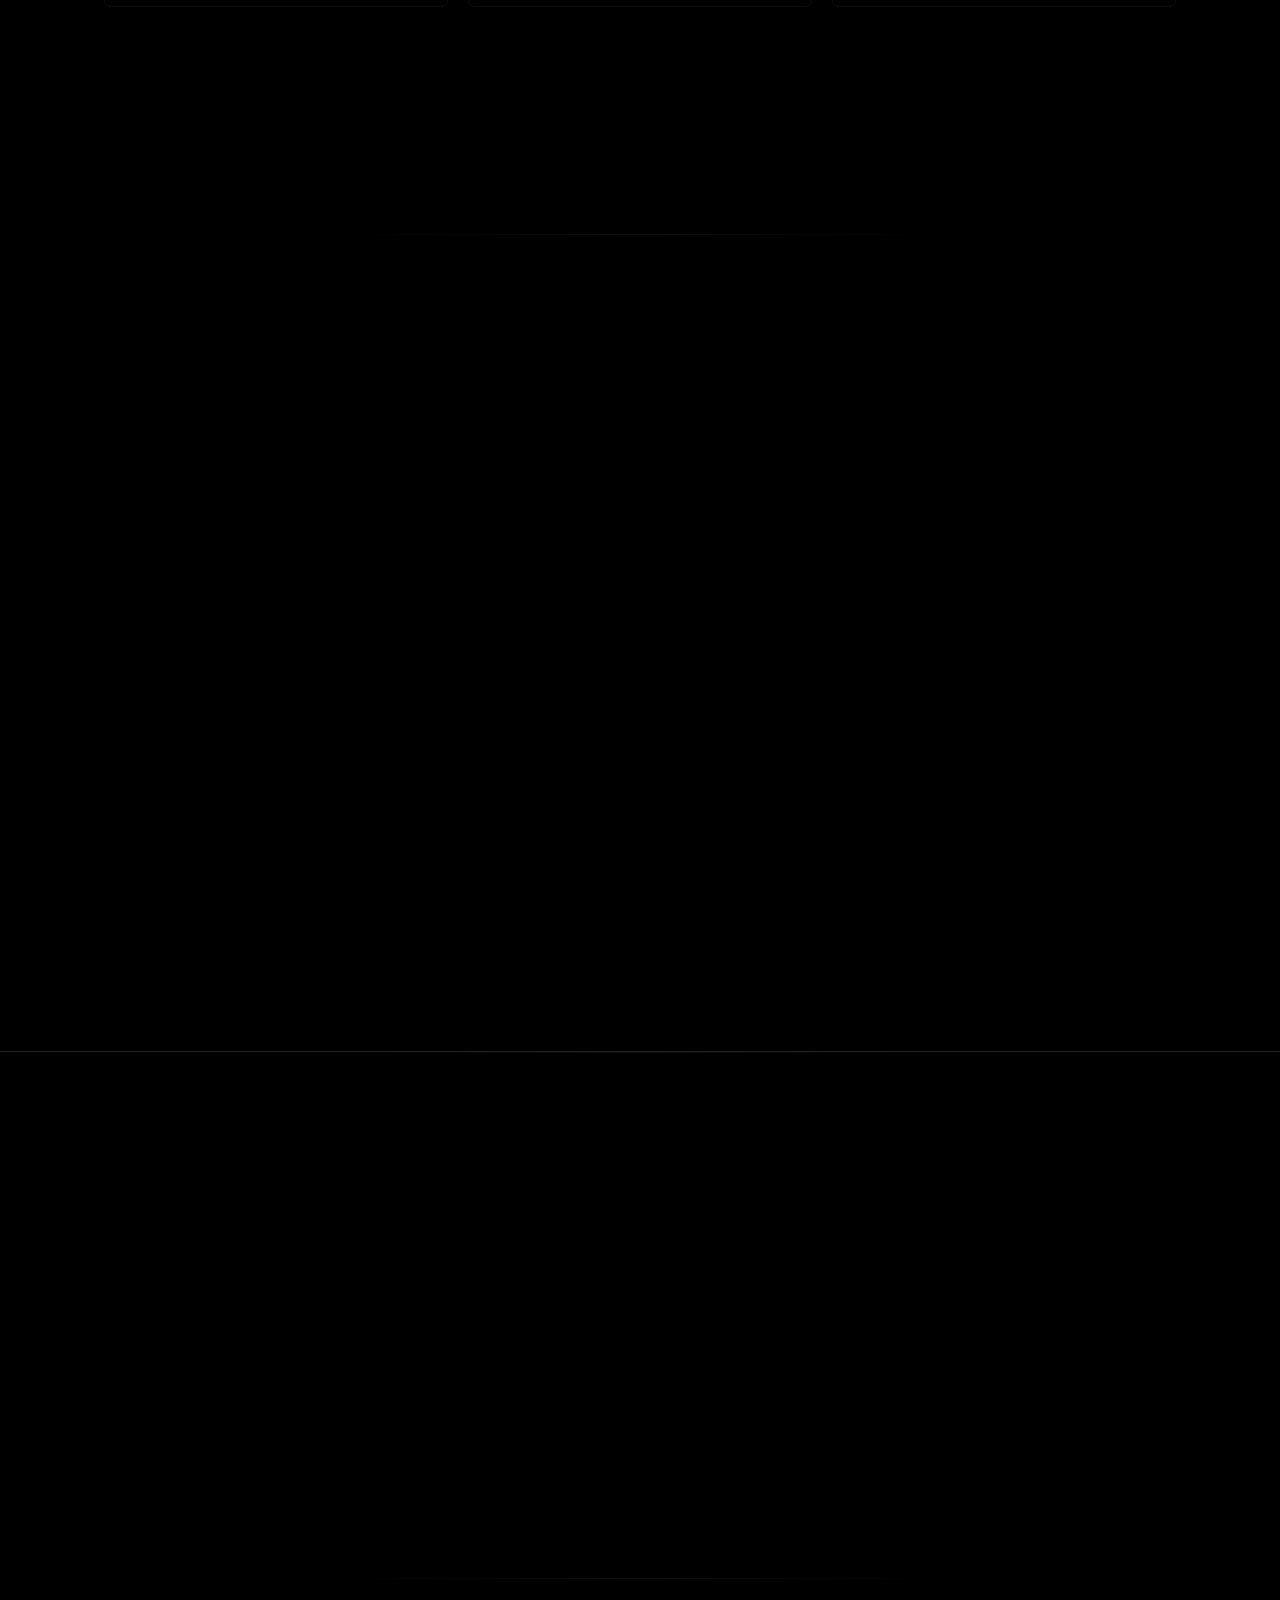
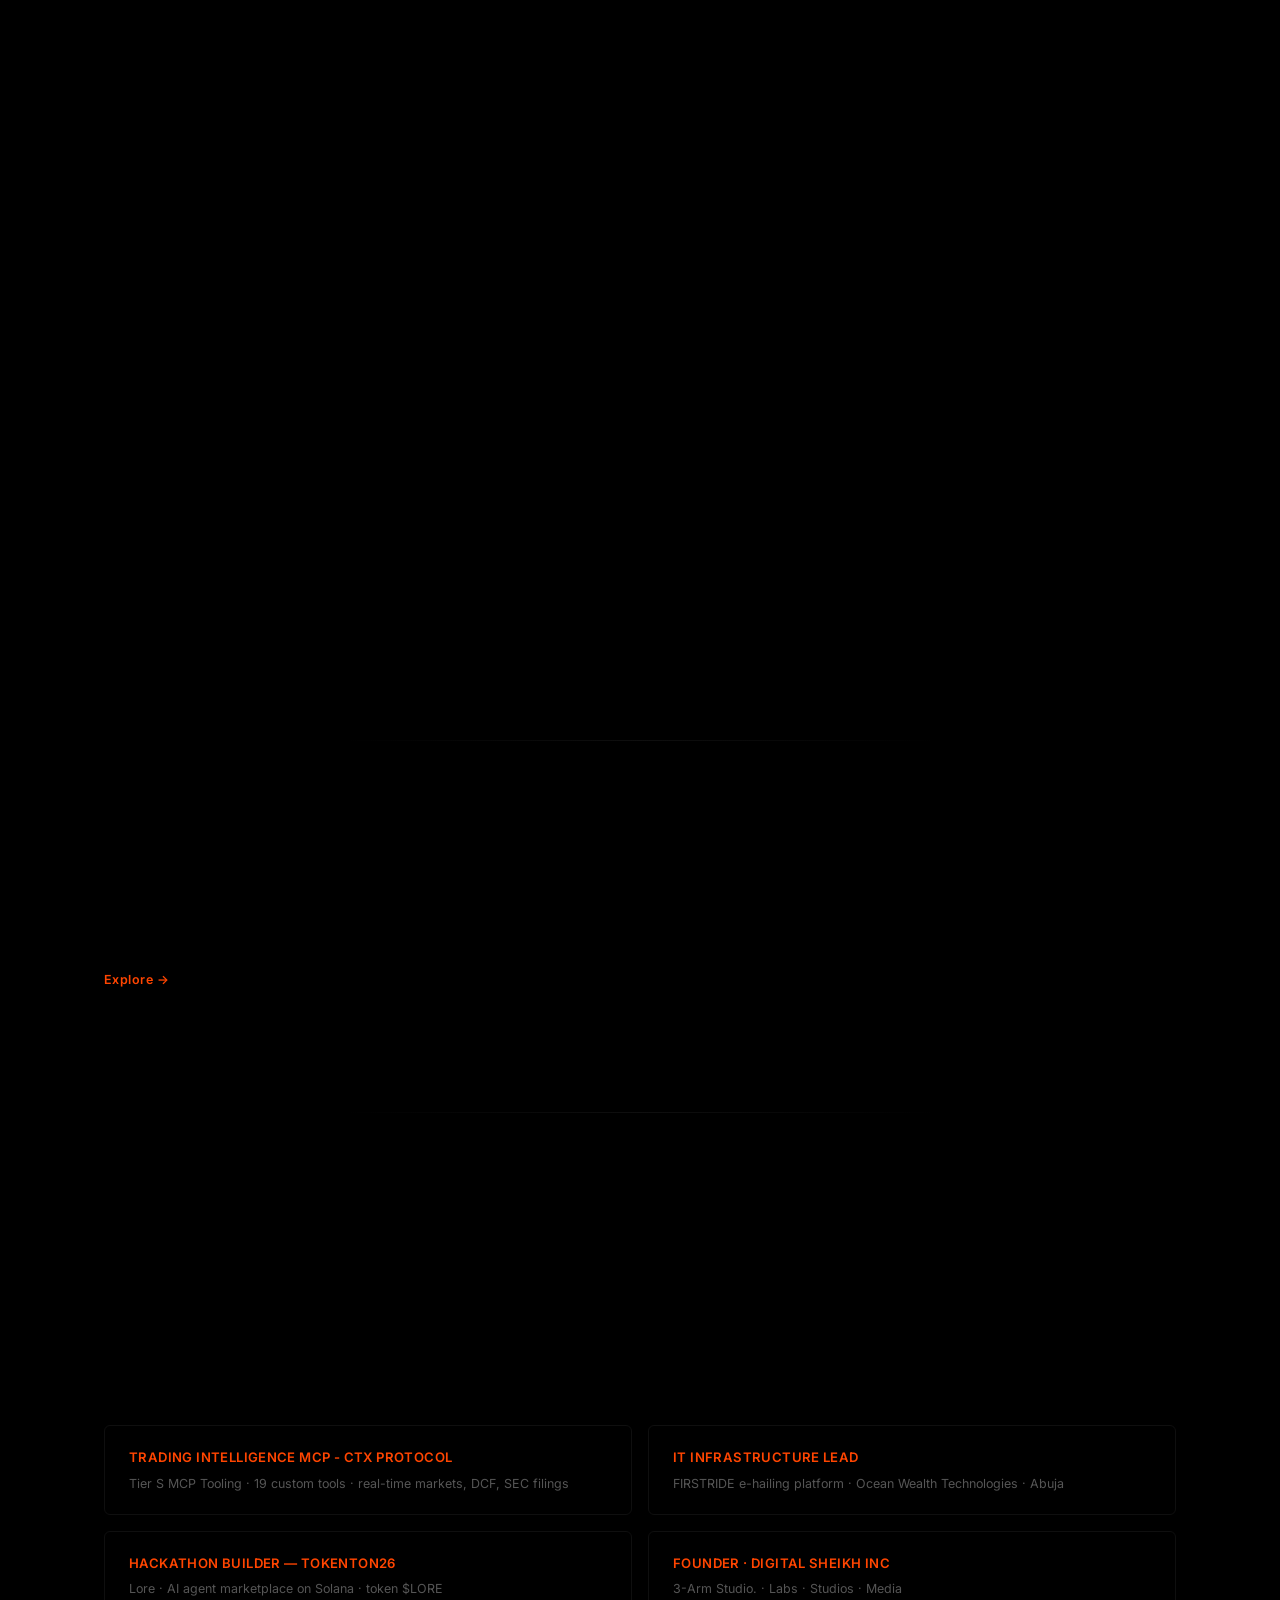
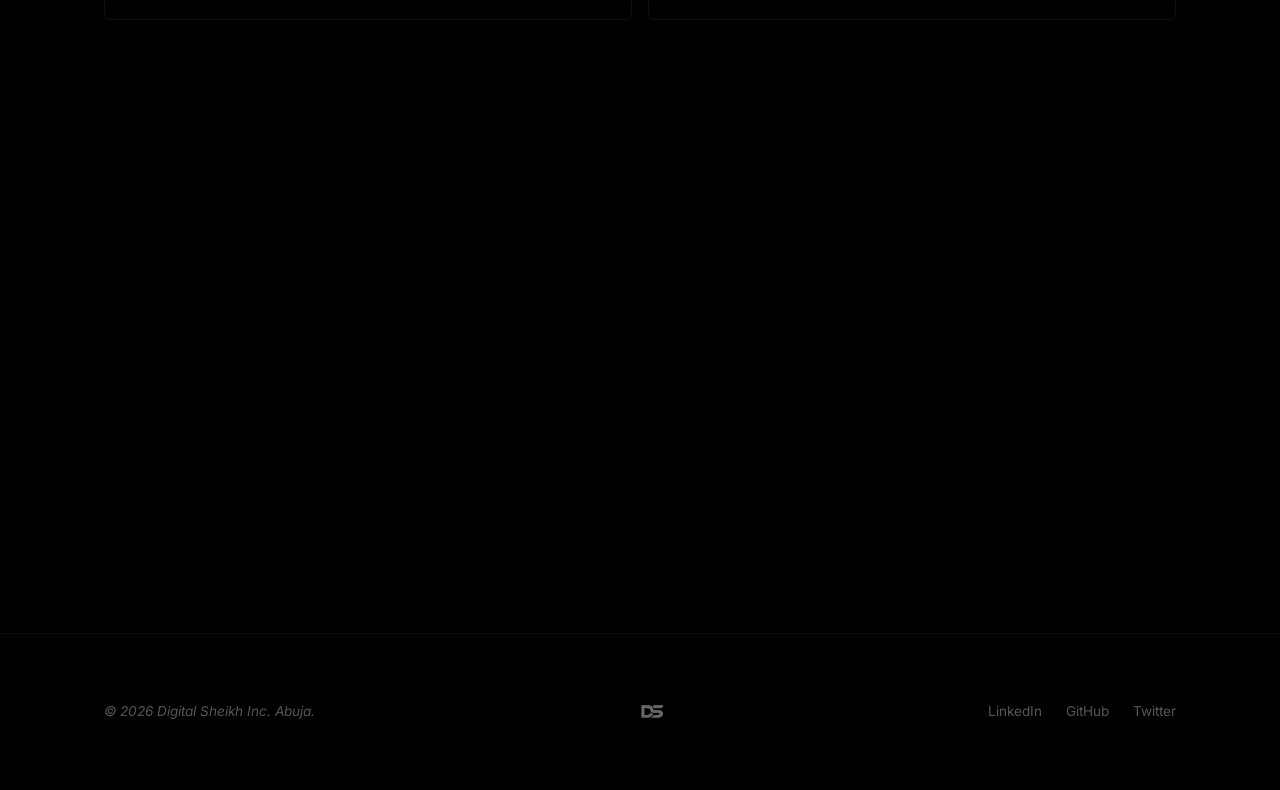
==== commit eb23095c: "Add version.json cache-bust + stale-while-revalidate for GitHub data" ====
--- a/index.html
+++ b/index.html
@@ -4,6 +4,7 @@
 <head>
     <meta charset="UTF-8">
     <meta name="viewport" content="width=device-width, initial-scale=1.0">
+    <script>(function(){var k='_ds_v';fetch('/version.json?t='+Date.now()).then(function(r){return r.json()}).then(function(v){var a=String(v.v);if(localStorage.getItem(k)&&localStorage.getItem(k)!==a){localStorage.clear();location.reload(true)}localStorage.setItem(k,a)}).catch(function(){})})();</script>
     <title>Digital Sheikh Inc. — Backend Architecture & AI Systems</title>
     <meta name="description"
         content="Digital Sheikh Inc. — Backend architecture, AI agent systems, and automation engineering for scaling startups. Led by Sheikh Ubong Israel, Founder and Senior Software Architect.">
--- a/styles.css
+++ b/styles.css
@@ -1224,6 +1224,70 @@
     grid-column: 1;
   }
 
+  /* ── Footer Mobile ── */
+  .footer {
+    padding: 40px 0;
+  }
+
+  .footer__inner {
+    gap: 16px;
+  }
+
+  .footer__links {
+    gap: 12px;
+  }
+
+  .footer__links a {
+    font-size: 0;
+    width: 36px;
+    height: 36px;
+    display: flex;
+    align-items: center;
+    justify-content: center;
+    border-radius: 8px;
+    border: 1px solid var(--border);
+    transition: border-color 0.2s ease, background 0.2s ease;
+  }
+
+  .footer__links a:hover {
+    border-color: var(--accent);
+    background: var(--accent-soft);
+  }
+
+  .footer__links a::before {
+    content: '';
+    display: block;
+    width: 18px;
+    height: 18px;
+    background: var(--text-muted);
+    transition: background 0.2s ease;
+    mask-size: contain;
+    mask-repeat: no-repeat;
+    mask-position: center;
+    -webkit-mask-size: contain;
+    -webkit-mask-repeat: no-repeat;
+    -webkit-mask-position: center;
+  }
+
+  .footer__links a:hover::before {
+    background: var(--accent);
+  }
+
+  .footer__links a[href*="linkedin"]::before {
+    mask-image: url("data:image/svg+xml,%3Csvg xmlns='http://www.w3.org/2000/svg' viewBox='0 0 24 24'%3E%3Cpath d='M20.447 20.452h-3.554v-5.569c0-1.328-.027-3.037-1.852-3.037-1.853 0-2.136 1.445-2.136 2.939v5.667H9.351V9h3.414v1.561h.046c.477-.9 1.637-1.85 3.37-1.85 3.601 0 4.267 2.37 4.267 5.455v6.286zM5.337 7.433a2.062 2.062 0 0 1-2.063-2.065 2.064 2.064 0 1 1 2.063 2.065zm1.782 13.019H3.555V9h3.564v11.452zM22.225 0H1.771C.792 0 0 .774 0 1.729v20.542C0 23.227.792 24 1.771 24h20.451C23.2 24 24 23.227 24 22.271V1.729C24 .774 23.2 0 22.222 0h.003z'/%3E%3C/svg%3E");
+    -webkit-mask-image: url("data:image/svg+xml,%3Csvg xmlns='http://www.w3.org/2000/svg' viewBox='0 0 24 24'%3E%3Cpath d='M20.447 20.452h-3.554v-5.569c0-1.328-.027-3.037-1.852-3.037-1.853 0-2.136 1.445-2.136 2.939v5.667H9.351V9h3.414v1.561h.046c.477-.9 1.637-1.85 3.37-1.85 3.601 0 4.267 2.37 4.267 5.455v6.286zM5.337 7.433a2.062 2.062 0 0 1-2.063-2.065 2.064 2.064 0 1 1 2.063 2.065zm1.782 13.019H3.555V9h3.564v11.452zM22.225 0H1.771C.792 0 0 .774 0 1.729v20.542C0 23.227.792 24 1.771 24h20.451C23.2 24 24 23.227 24 22.271V1.729C24 .774 23.2 0 22.222 0h.003z'/%3E%3C/svg%3E");
+  }
+
+  .footer__links a[href*="github"]::before {
+    mask-image: url("data:image/svg+xml,%3Csvg xmlns='http://www.w3.org/2000/svg' viewBox='0 0 24 24'%3E%3Cpath d='M12 0C5.37 0 0 5.37 0 12c0 5.3 3.44 9.8 8.2 11.39.6.11.82-.26.82-.58v-2.03c-3.34.73-4.04-1.61-4.04-1.61-.55-1.39-1.34-1.76-1.34-1.76-1.09-.75.08-.73.08-.73 1.21.08 1.85 1.24 1.85 1.24 1.07 1.84 2.81 1.31 3.5 1 .1-.78.42-1.31.76-1.61-2.67-.3-5.47-1.33-5.47-5.93 0-1.31.47-2.38 1.24-3.22-.13-.3-.54-1.52.12-3.18 0 0 1-.32 3.3 1.23a11.5 11.5 0 0 1 6.02 0c2.28-1.55 3.29-1.23 3.29-1.23.66 1.66.25 2.88.12 3.18.77.84 1.24 1.91 1.24 3.22 0 4.61-2.81 5.63-5.48 5.93.43.37.81 1.1.81 2.22v3.29c0 .32.21.7.82.58A12.01 12.01 0 0 0 24 12c0-6.63-5.37-12-12-12z'/%3E%3C/svg%3E");
+    -webkit-mask-image: url("data:image/svg+xml,%3Csvg xmlns='http://www.w3.org/2000/svg' viewBox='0 0 24 24'%3E%3Cpath d='M12 0C5.37 0 0 5.37 0 12c0 5.3 3.44 9.8 8.2 11.39.6.11.82-.26.82-.58v-2.03c-3.34.73-4.04-1.61-4.04-1.61-.55-1.39-1.34-1.76-1.34-1.76-1.09-.75.08-.73.08-.73 1.21.08 1.85 1.24 1.85 1.24 1.07 1.84 2.81 1.31 3.5 1 .1-.78.42-1.31.76-1.61-2.67-.3-5.47-1.33-5.47-5.93 0-1.31.47-2.38 1.24-3.22-.13-.3-.54-1.52.12-3.18 0 0 1-.32 3.3 1.23a11.5 11.5 0 0 1 6.02 0c2.28-1.55 3.29-1.23 3.29-1.23.66 1.66.25 2.88.12 3.18.77.84 1.24 1.91 1.24 3.22 0 4.61-2.81 5.63-5.48 5.93.43.37.81 1.1.81 2.22v3.29c0 .32.21.7.82.58A12.01 12.01 0 0 0 24 12c0-6.63-5.37-12-12-12z'/%3E%3C/svg%3E");
+  }
+
+  .footer__links a[href*="twitter"]::before {
+    mask-image: url("data:image/svg+xml,%3Csvg xmlns='http://www.w3.org/2000/svg' viewBox='0 0 24 24'%3E%3Cpath d='M18.244 2.25h3.308l-7.227 8.26 8.502 11.24H16.17l-5.214-6.817L4.99 21.75H1.68l7.73-8.835L1.254 2.25H8.08l4.713 6.231zm-1.161 17.52h1.833L7.084 4.126H5.117z'/%3E%3C/svg%3E");
+    -webkit-mask-image: url("data:image/svg+xml,%3Csvg xmlns='http://www.w3.org/2000/svg' viewBox='0 0 24 24'%3E%3Cpath d='M18.244 2.25h3.308l-7.227 8.26 8.502 11.24H16.17l-5.214-6.817L4.99 21.75H1.68l7.73-8.835L1.254 2.25H8.08l4.713 6.231zm-1.161 17.52h1.833L7.084 4.126H5.117z'/%3E%3C/svg%3E");
+  }
+
   /* ── Products Footer ──────────────────────────── */
 .products-footer {
     margin-top: 2.5rem;
@@ -1363,6 +1427,27 @@
 
 .carousel__slide-link:hover {
     gap: 0.6rem;
+}
+
+.carousel__slide-footer {
+    display: flex;
+    align-items: center;
+    justify-content: space-between;
+    gap: 1rem;
+    flex-wrap: wrap;
+    margin-top: 0.25rem;
+}
+
+.carousel__slide-stars {
+    font-size: 0.82rem;
+    color: var(--text-muted);
+    font-family: var(--font-mono);
+}
+
+.carousel__slide-links {
+    display: flex;
+    gap: 1.25rem;
+    flex-wrap: wrap;
 }
 
 .carousel__arrow {
@@ -1553,6 +1638,20 @@
     gap: 0.25rem;
 }
 
+.project-card__link {
+    font-size: 0.7rem;
+    font-weight: 600;
+    color: var(--accent);
+    text-decoration: none;
+    letter-spacing: 0.03em;
+    margin-left: auto;
+    transition: letter-spacing 0.2s ease;
+}
+
+.project-card__link:hover {
+    letter-spacing: 0.08em;
+}
+
 /* ========================================
    LABS PAGE — DETAIL VIEW
    ======================================== */
@@ -1827,4 +1926,24 @@
     .screenshot-gallery__placeholder {
         width: 85vw;
     }
-}+}
+
+/* ── Skeleton / Shimmer ──────────────────────── */
+@keyframes sk-shimmer {
+    0%   { background-position: -400px 0; }
+    100% { background-position: 400px 0; }
+}
+
+.sk-line {
+    display: block;
+    height: 14px;
+    border-radius: 6px;
+    background: linear-gradient(90deg, var(--bg-card) 0%, var(--bg-elevated) 40%, var(--bg-elevated) 60%, var(--bg-card) 100%);
+    background-size: 800px 100%;
+    animation: sk-shimmer 1.8s ease-in-out infinite;
+    margin-bottom: 12px;
+}
+
+.sk-line--lg { height: 28px; }
+.sk-line--md { height: 18px; }
+.sk-line--sm { height: 10px; }
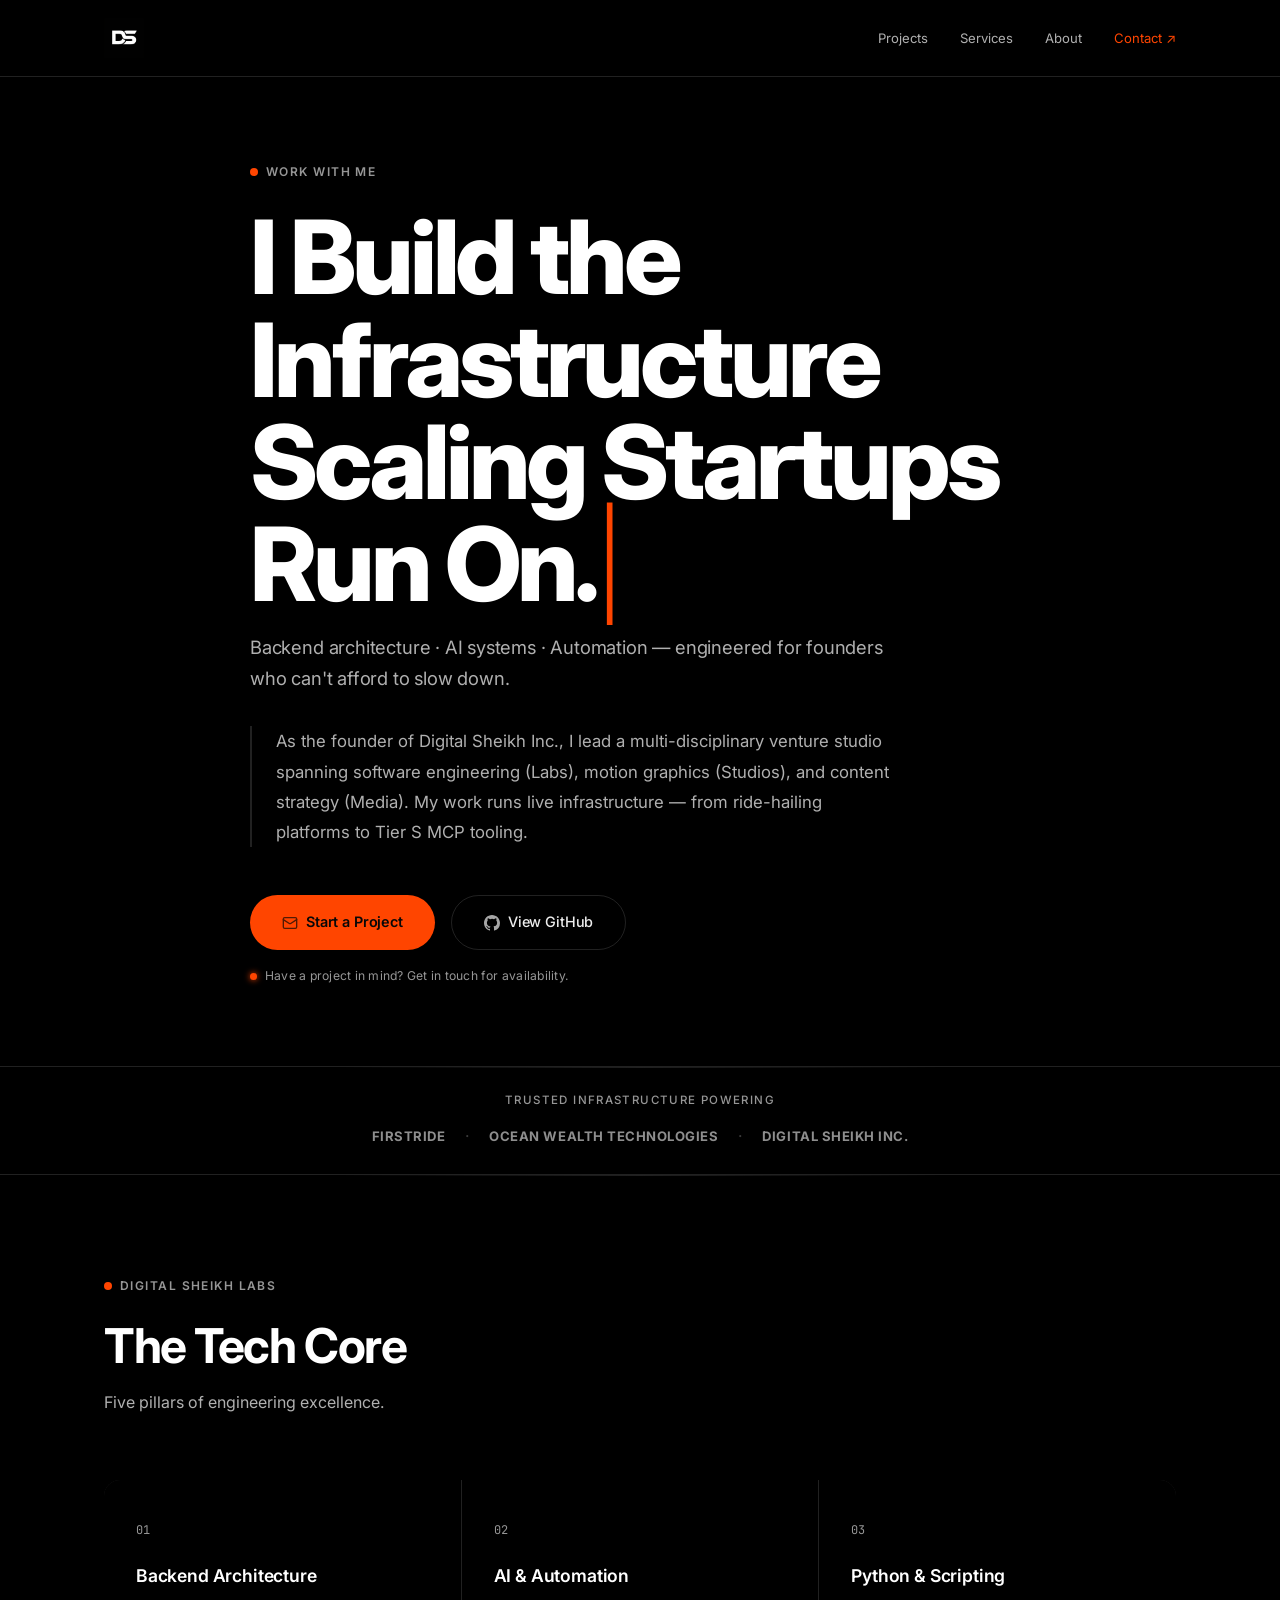
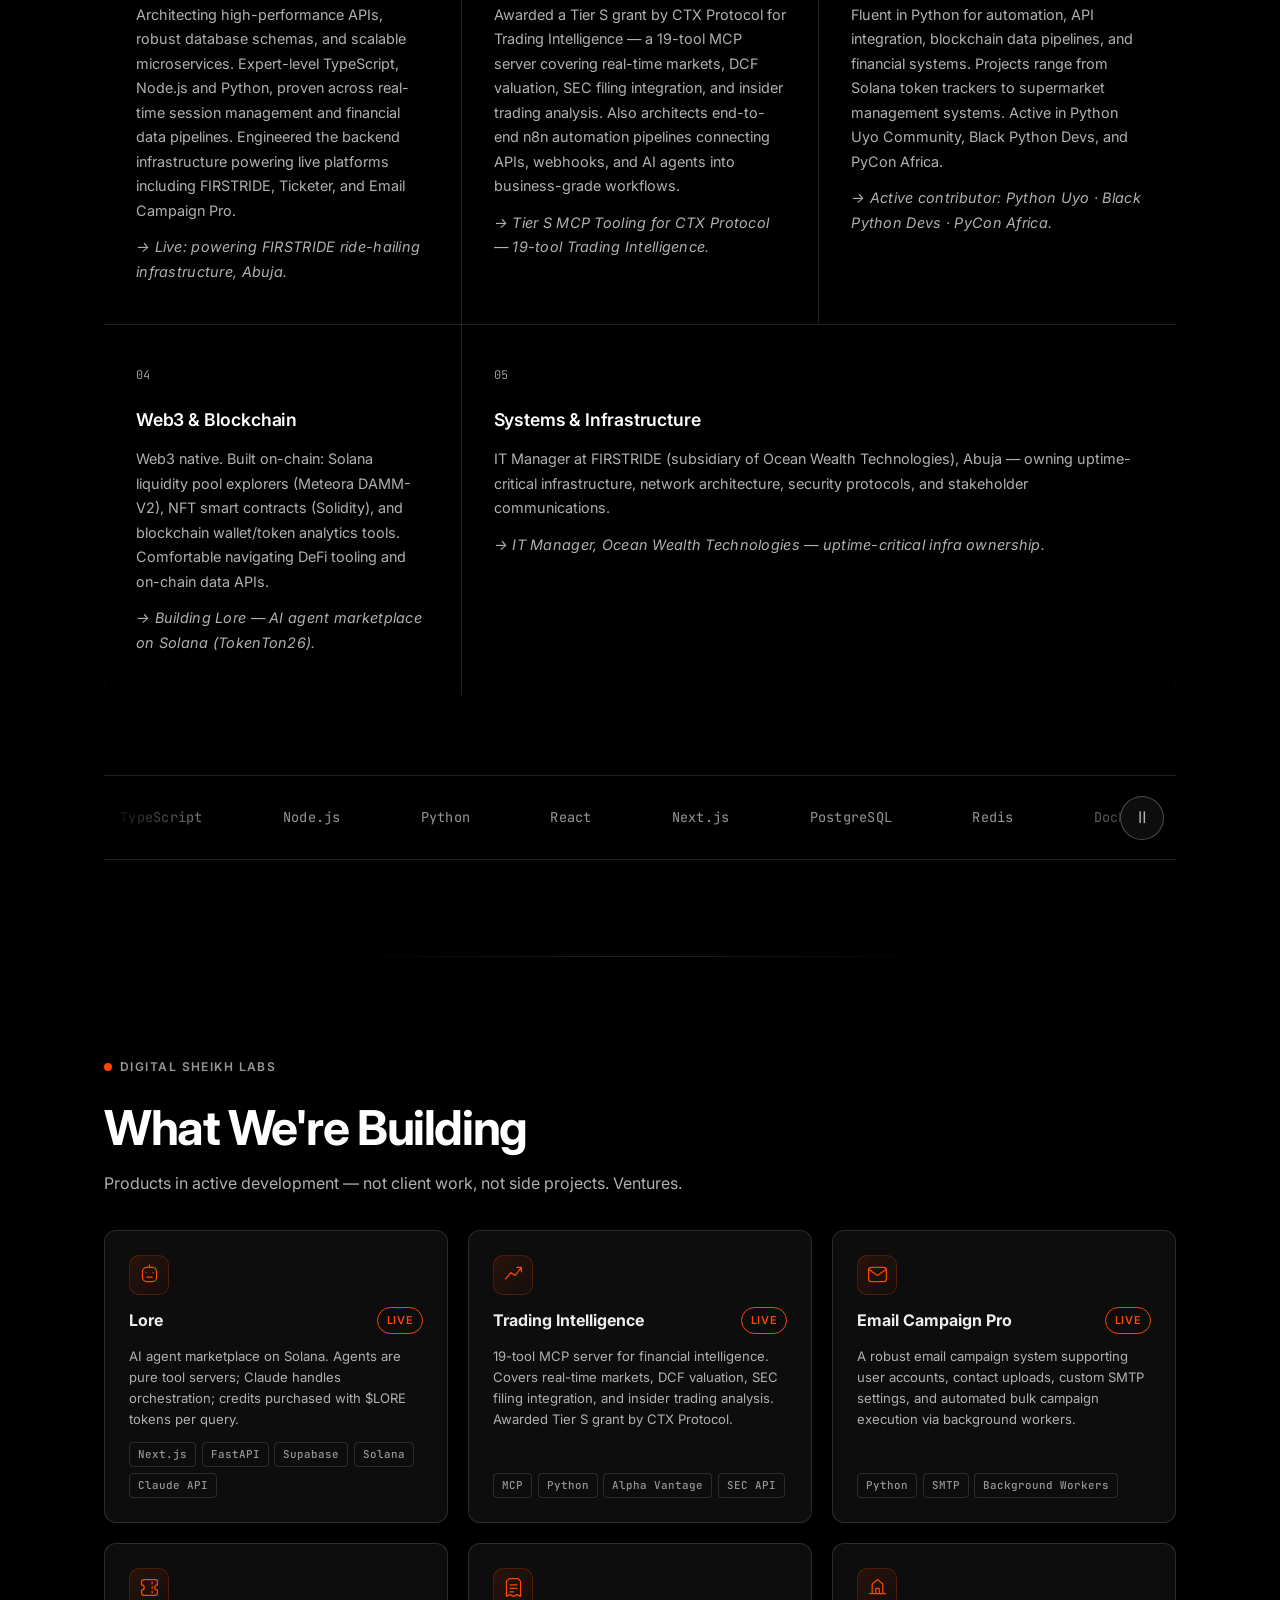
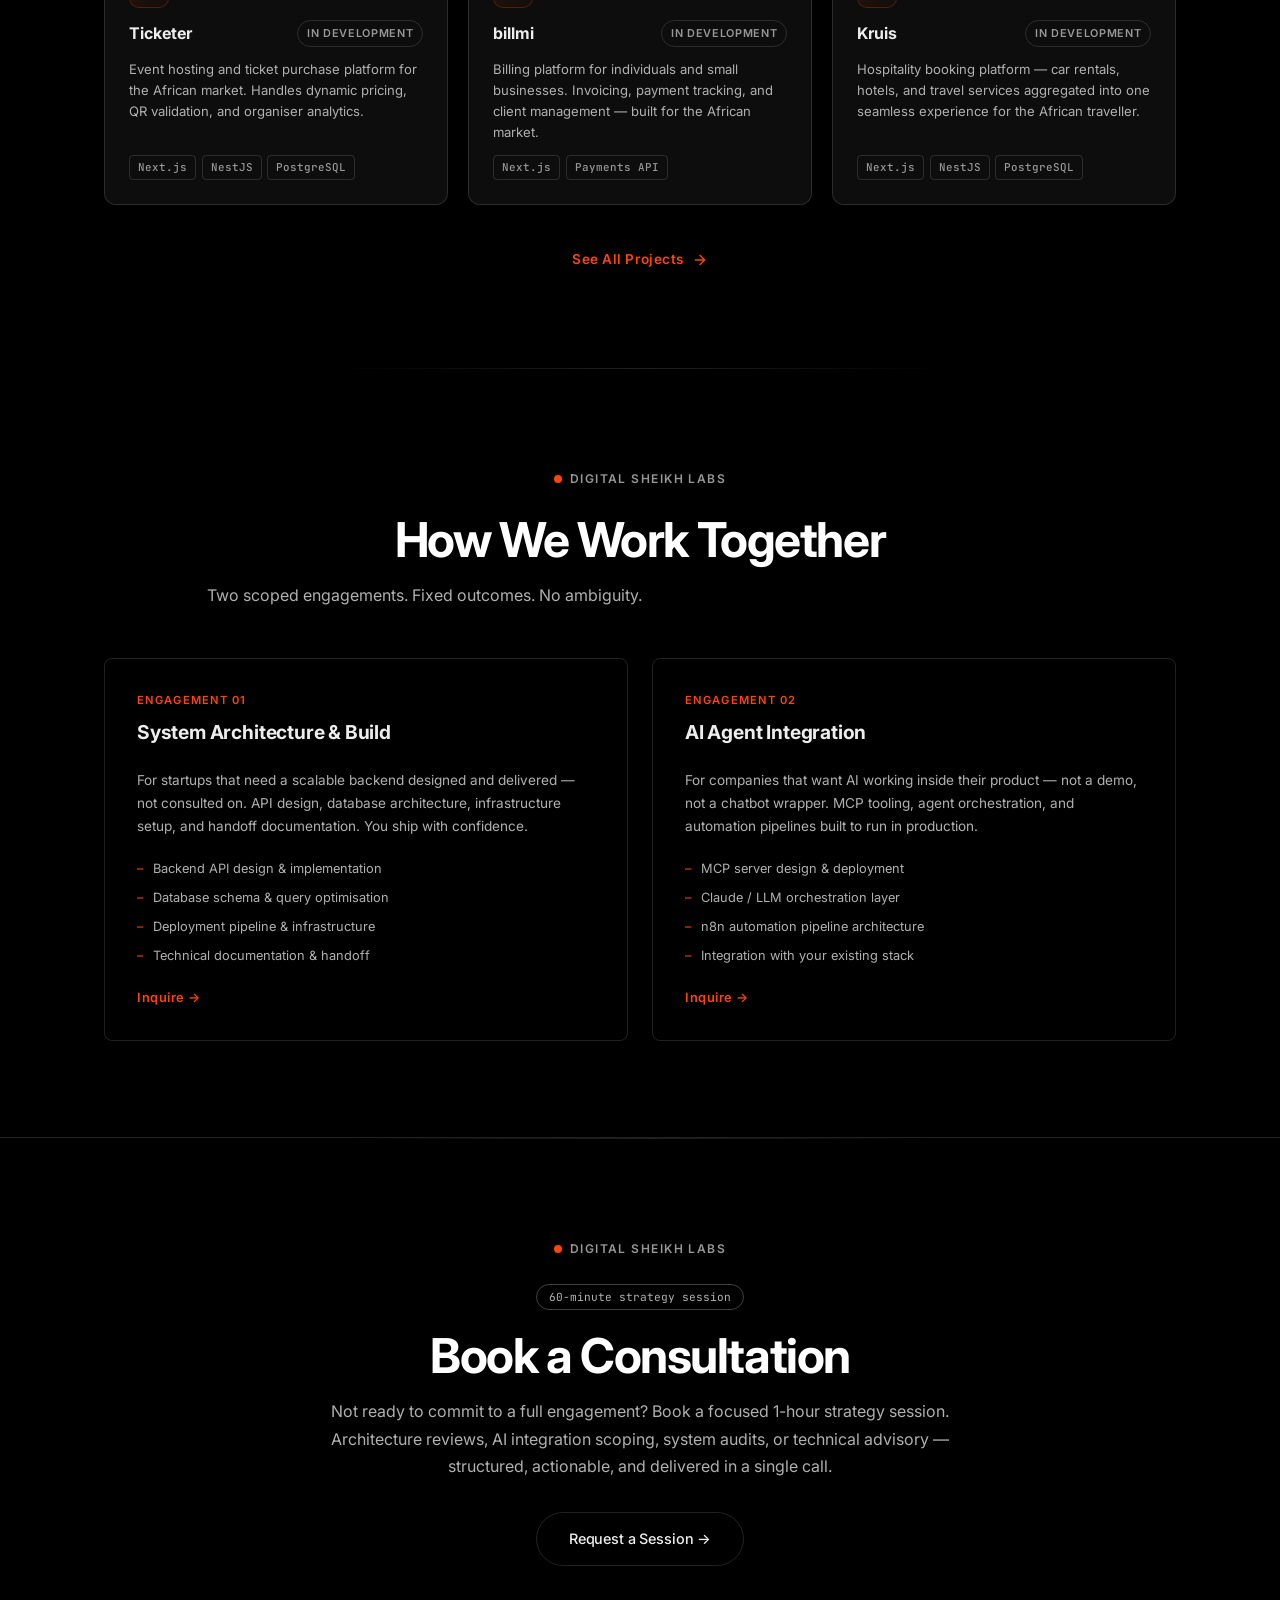
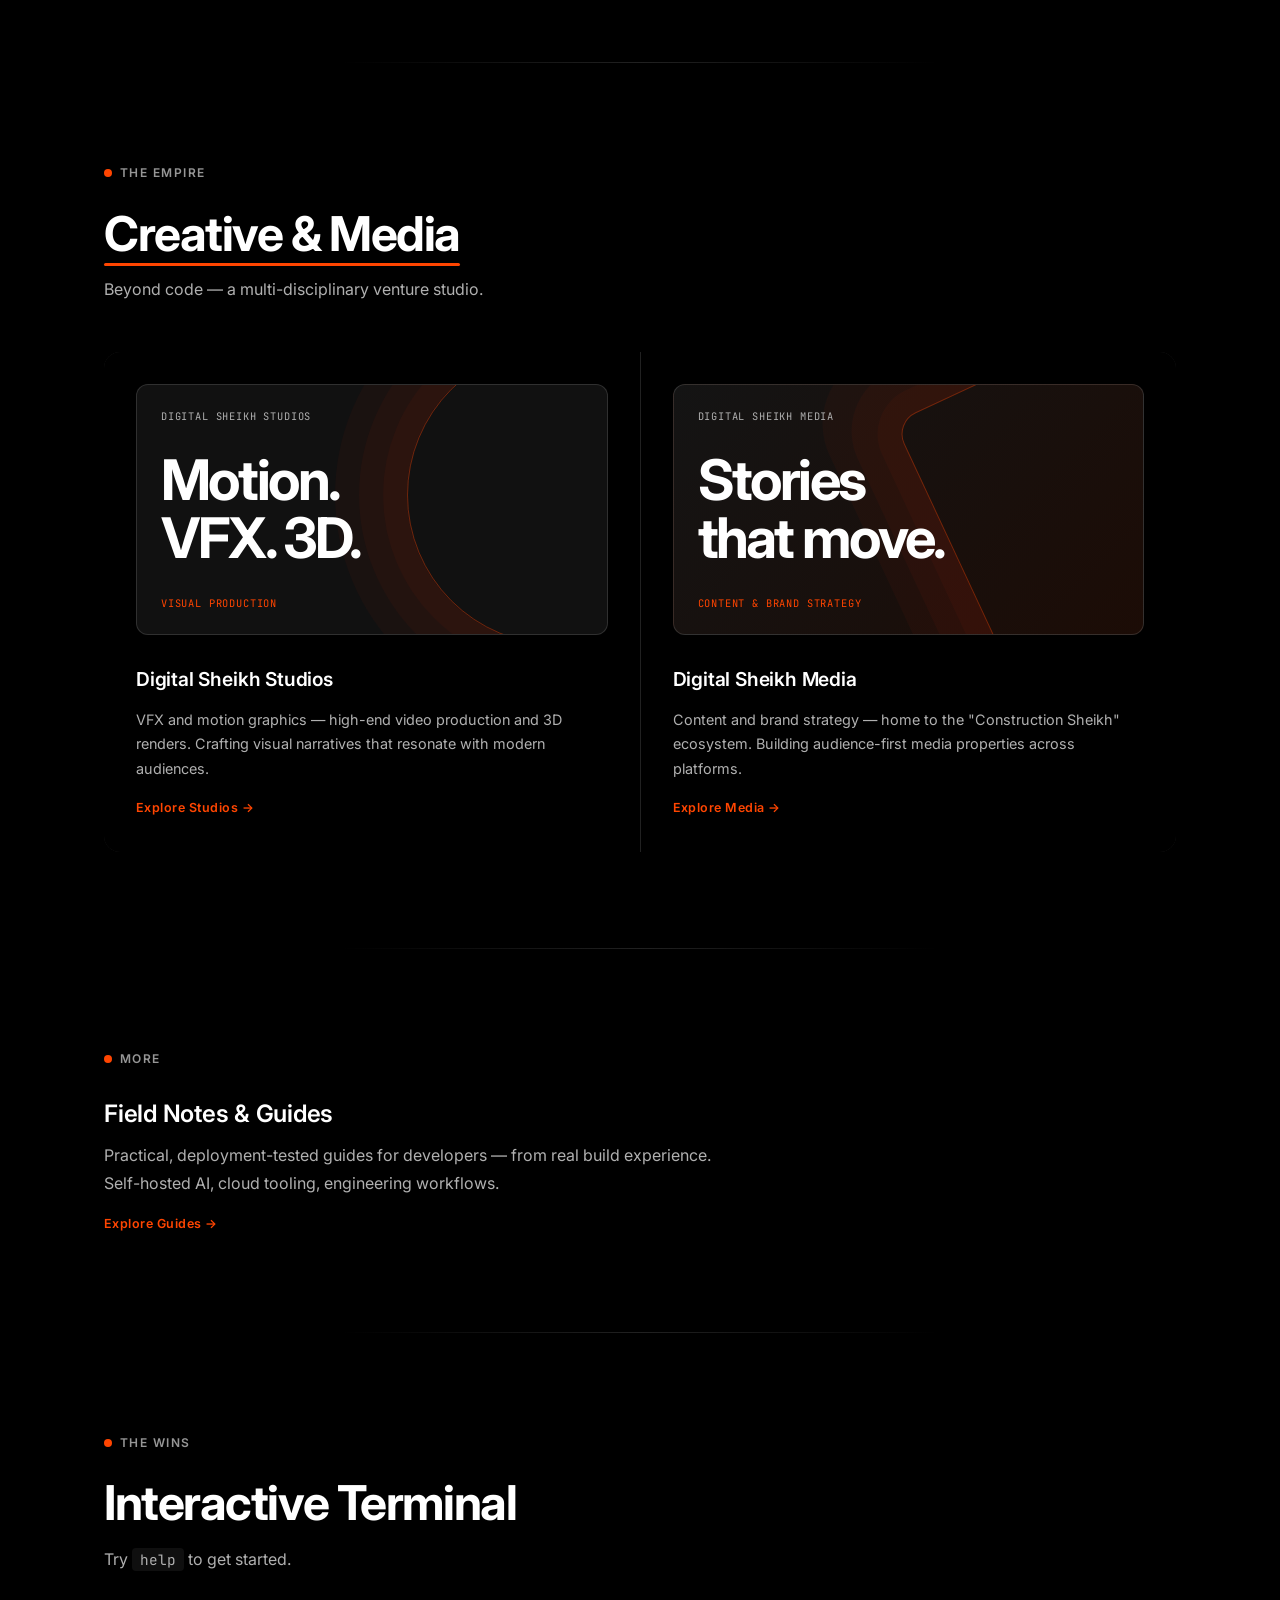
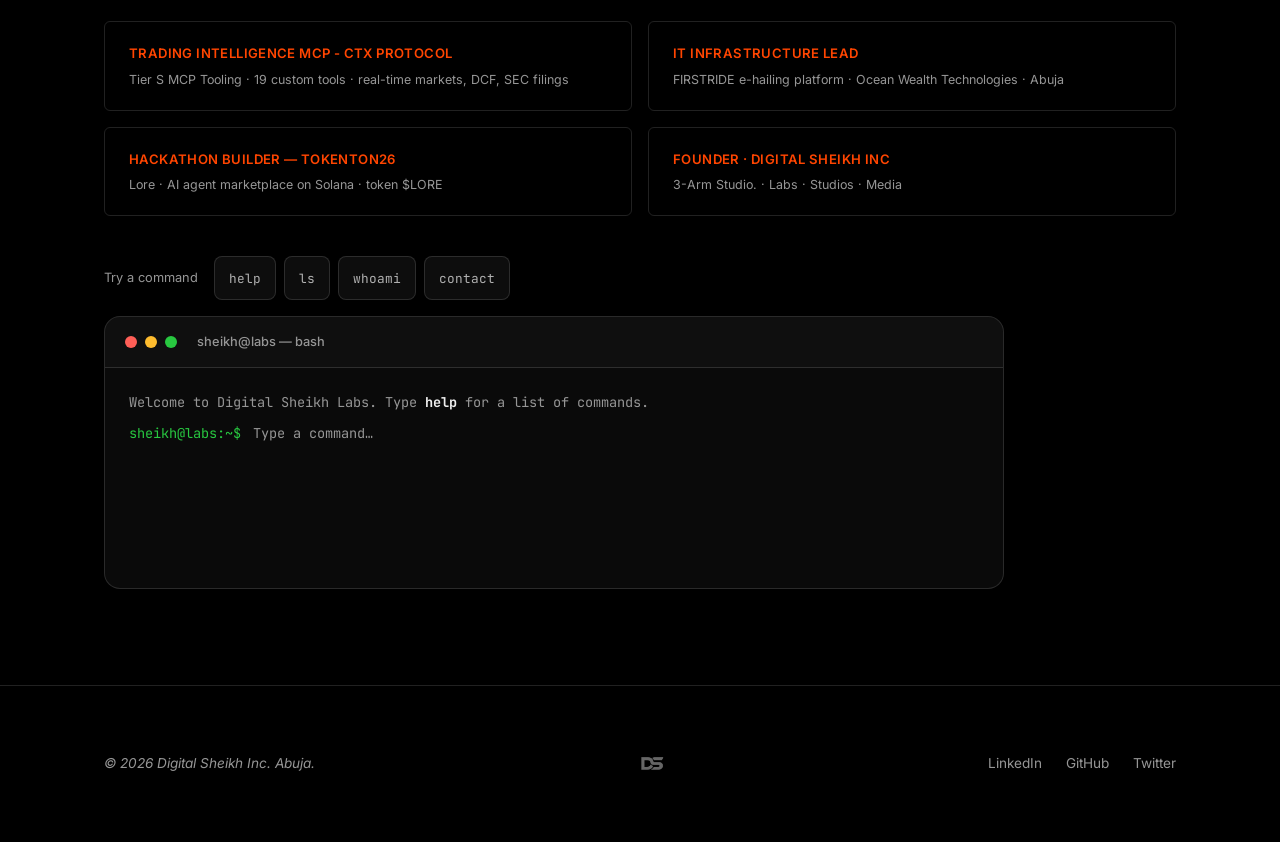
==== commit 87bcdba3: "Polish portfolio UI and fix desktop project gallery" ====
--- a/index.html
+++ b/index.html
@@ -24,24 +24,36 @@
 
     <meta name="theme-color" content="#000000">
     <link rel="icon" type="image/png" href="assets/ds-logo.png">
-    <link rel="stylesheet" href="styles.css?v=2">
+    <link rel="stylesheet" href="styles.css?v=3">
 </head>
 
 <body>
+    <a class="skip-link" href="#main">Skip to content</a>
 
     <!-- Cursor Glow Follower -->
     <div class="cursor-glow" id="cursor-glow"></div>
 
+    <header class="site-header">
+        <nav class="container site-nav" aria-label="Main navigation">
+            <a href="/" class="site-nav__brand" aria-label="Digital Sheikh home">
+                <img src="assets/ds-logo.png" alt="DS" width="40" height="40">
+            </a>
+            <div class="site-nav__links">
+                <a href="#products">Projects</a>
+                <a href="#engagements">Services</a>
+                <a href="#empire">About</a>
+                <a href="#consultation">Contact <span aria-hidden="true">↗</span></a>
+            </div>
+        </nav>
+    </header>
+    <main id="main">
     <!-- ============ HERO ============ -->
     <section class="hero">
         <div class="container">
             <div class="hero__content">
-                <div class="hero__logo reveal">
-                    <img src="assets/ds-logo.png" alt="Digital Sheikh Logo" class="hero__logo-img">
-                </div>
                 <p class="section-label reveal reveal-delay-1">Work With Me</p>
-                <h1 class="hero__headline" id="typewriter-headline"><span id="typewriter-text"></span><span
-                        class="typewriter-cursor">|</span></h1>
+                <h1 class="hero__headline" id="typewriter-headline"><span id="typewriter-text">I Build the Infrastructure Scaling Startups Run On.</span><span
+                        class="typewriter-cursor" aria-hidden="true">|</span></h1>
                 <p class="hero__subtitle reveal reveal-delay-2">
                     Backend architecture · AI systems · Automation — engineered for founders who can't afford to slow
                     down.
@@ -53,7 +65,7 @@
                 </p>
                 <div class="hero__cta reveal reveal-delay-4">
                     <a href="mailto:sheikhthefather@gmail.com" class="btn btn--glow">
-                        <svg class="btn-icon" viewBox="0 0 24 24" fill="none" stroke="currentColor" stroke-width="2"
+                        <svg aria-hidden="true" class="btn-icon" viewBox="0 0 24 24" fill="none" stroke="currentColor" stroke-width="2"
                             stroke-linecap="round" stroke-linejoin="round">
                             <rect x="2" y="4" width="20" height="16" rx="2" />
                             <path d="m22 7-8.97 5.7a1.94 1.94 0 0 1-2.06 0L2 7" />
@@ -61,7 +73,7 @@
                         Start a Project
                     </a>
                     <a href="https://github.com/UbongIsrael" target="_blank" rel="noopener" class="btn btn--outline">
-                        <svg class="btn-icon" viewBox="0 0 24 24" fill="currentColor">
+                        <svg aria-hidden="true" class="btn-icon" viewBox="0 0 24 24" fill="currentColor">
                             <path
                                 d="M12 0C5.37 0 0 5.37 0 12c0 5.3 3.44 9.8 8.2 11.39.6.11.82-.26.82-.58v-2.03c-3.34.73-4.04-1.61-4.04-1.61-.55-1.39-1.34-1.76-1.34-1.76-1.09-.75.08-.73.08-.73 1.21.08 1.85 1.24 1.85 1.24 1.07 1.84 2.81 1.31 3.5 1 .1-.78.42-1.31.76-1.61-2.67-.3-5.47-1.33-5.47-5.93 0-1.31.47-2.38 1.24-3.22-.13-.3-.54-1.52.12-3.18 0 0 1-.32 3.3 1.23a11.5 11.5 0 0 1 6.02 0c2.28-1.55 3.29-1.23 3.29-1.23.66 1.66.25 2.88.12 3.18.77.84 1.24 1.91 1.24 3.22 0 4.61-2.81 5.63-5.48 5.93.43.37.81 1.1.81 2.22v3.29c0 .32.21.7.82.58A12.01 12.01 0 0 0 24 12c0-6.63-5.37-12-12-12z" />
                         </svg>
@@ -71,7 +83,7 @@
                 </div>
                 <p class="hero__availability">
                     <span class="availability-dot"></span>
-                    Currently accepting 2 new projects — Q2 2026.
+                    Have a project in mind? Get in touch for availability.
                 </p>
             </div>
         </div>
@@ -153,6 +165,7 @@
 
             <!-- Tech Marquee -->
             <div class="marquee-wrapper reveal">
+                <button class="marquee-pause" type="button" aria-label="Pause technology ticker" aria-pressed="false"><span aria-hidden="true">Ⅱ</span></button>
                 <div class="marquee-track" id="marquee-track">
                     <span>TypeScript</span><span>Node.js</span><span>Python</span><span>React</span><span>Next.js</span>
                     <span>PostgreSQL</span><span>Redis</span><span>Docker</span><span>AWS</span><span>Solidity</span>
@@ -263,7 +276,7 @@
             <div class="products-footer reveal">
                 <a href="/labs" class="products-footer__link">
                     See All Projects
-                    <svg width="16" height="16" viewBox="0 0 24 24" fill="none" stroke="currentColor" stroke-width="2"
+                    <svg aria-hidden="true" width="16" height="16" viewBox="0 0 24 24" fill="none" stroke="currentColor" stroke-width="2"
                         stroke-linecap="round" stroke-linejoin="round">
                         <path d="M5 12h14M12 5l7 7-7 7" />
                     </svg>
@@ -332,10 +345,11 @@
     </section>
 
     <!-- ============ CONSULTATION ============ -->
-    <section class="consultation" id="consultation" style="border-top: 1px solid #222;">
-        <div class="container" style="display: flex; flex-direction: column; align-items: center; text-align: center;">
-            <div style="max-width: 640px;">
+    <section class="consultation" id="consultation">
+        <div class="container consultation__inner">
+            <div class="consultation__content">
                 <p class="section-label reveal">Digital Sheikh Labs</p>
+                <div class="session-badge">60-minute strategy session</div>
                 <h2 class="reveal reveal-delay-1">Book a Consultation</h2>
                 <p class="reveal reveal-delay-2" style="margin: 0 auto 32px auto;">
                     Not ready to commit to a full engagement? Book a focused 1-hour strategy session.
@@ -343,9 +357,8 @@
                     structured, actionable, and delivered in a single call.
                 </p>
                 <div class="reveal reveal-delay-3">
-                    <a href="mailto:sheikhthefather@gmail.com?subject=Consultation%20Request" class="btn btn--outline"
-                        style="border-color: #333;">
-                        Book a Session →
+                    <a href="mailto:sheikhthefather@gmail.com?subject=Consultation%20Request" class="btn btn--outline">
+                        Request a Session →
                     </a>
                 </div>
             </div>
@@ -363,8 +376,9 @@
 
             <div class="empire__grid reveal">
                 <div class="empire__card">
+                    <div class="brand-preview brand-preview--studios" aria-hidden="true"><span class="brand-preview__label">Digital Sheikh Studios</span><strong>Motion.<br>VFX. 3D.</strong><span class="brand-preview__detail">Visual production</span></div>
                     <span class="empire__card-icon">
-                        <svg width="32" height="32" viewBox="0 0 24 24" fill="none" stroke="var(--accent)"
+                        <svg aria-hidden="true" width="32" height="32" viewBox="0 0 24 24" fill="none" stroke="var(--accent)"
                             stroke-width="1.5" stroke-linecap="round" stroke-linejoin="round">
                             <rect x="2" y="2" width="20" height="20" rx="2.18" ry="2.18" />
                             <line x1="7" y1="2" x2="7" y2="22" />
@@ -382,8 +396,9 @@
                     <a href="/studios" class="empire__card-link">Explore Studios →</a>
                 </div>
                 <div class="empire__card">
+                    <div class="brand-preview brand-preview--media" aria-hidden="true"><span class="brand-preview__label">Digital Sheikh Media</span><strong>Stories<br>that move.</strong><span class="brand-preview__detail">Content &amp; brand strategy</span></div>
                     <span class="empire__card-icon">
-                        <svg width="32" height="32" viewBox="0 0 24 24" fill="none" stroke="var(--accent)"
+                        <svg aria-hidden="true" width="32" height="32" viewBox="0 0 24 24" fill="none" stroke="var(--accent)"
                             stroke-width="1.5" stroke-linecap="round" stroke-linejoin="round">
                             <path d="M4.9 19.1C1 15.2 1 8.8 4.9 4.9" />
                             <path d="M7.8 16.2c-2.3-2.3-2.3-6.1 0-8.4" />
@@ -402,7 +417,7 @@
     </section>
 
     <!-- ============ MORE ============ -->
-    <section class="more-guides" id="guides-teaser" style="padding-top: 60px; padding-bottom: 120px;">
+    <section class="more-guides" id="guides-teaser">
         <div class="container">
             <p class="section-label reveal">More</p>
             <h3 class="reveal reveal-delay-1" style="font-size: 1.5rem; margin-bottom: 0.5rem;">Field Notes &amp; Guides
@@ -411,7 +426,7 @@
                 Practical, deployment-tested guides for developers — from real build experience. Self-hosted AI, cloud
                 tooling, engineering workflows.
             </p>
-            <a href="guides" class="empire__card-link">Explore →</a>
+            <a href="/guides" class="empire__card-link">Explore Guides →</a>
         </div>
     </section>
 
@@ -446,6 +461,13 @@
                 </div>
             </div>
 
+            <div class="terminal-shortcuts" role="group" aria-label="Terminal command shortcuts">
+                <span>Try a command</span>
+                <button type="button" data-terminal-command="help">help</button>
+                <button type="button" data-terminal-command="ls">ls</button>
+                <button type="button" data-terminal-command="whoami">whoami</button>
+                <button type="button" data-terminal-command="contact">contact</button>
+            </div>
             <div class="terminal reveal">
                 <div class="terminal__bar">
                     <span class="terminal__dot terminal__dot--red"></span>
@@ -454,13 +476,13 @@
                     <span class="terminal__title">sheikh@labs — bash</span>
                 </div>
                 <div class="terminal__body" id="terminal-body">
-                    <div class="terminal__output" id="terminal-output">
+                    <div class="terminal__output" id="terminal-output" role="log" aria-label="Terminal output" aria-live="polite">
                         <div class="terminal__line terminal__line--muted">Welcome to Digital Sheikh Labs. Type <strong
                                 style="color:var(--text-primary)">help</strong> for a list of commands.</div>
                     </div>
                     <div class="terminal__input-line">
                         <span class="prompt-prefix">sheikh@labs:~$&nbsp;</span>
-                        <input type="text" class="terminal__input" id="terminal-input" autocomplete="off"
+                        <input type="text" class="terminal__input" id="terminal-input" aria-label="Terminal command" placeholder="Type a command…" name="command" autocomplete="off"
                             spellcheck="false">
                     </div>
                 </div>
@@ -469,12 +491,13 @@
     </section>
 
     <!-- ============ FOOTER ============ -->
+    </main>
     <footer class="footer">
         <div class="container">
             <div class="footer__inner">
                 <p class="footer__copy">&copy; 2026 Digital Sheikh Inc. Abuja.</p>
                 <div class="footer__logo">
-                    <img src="assets/ds-logo.png" alt="DS" class="footer__logo-img">
+                    <img src="assets/ds-logo.png" alt="DS" width="40" height="40" class="footer__logo-img">
                 </div>
                 <nav class="footer__links">
                     <a href="https://www.linkedin.com/in/ubong-israel" target="_blank" rel="noopener">LinkedIn</a>
@@ -485,7 +508,7 @@
         </div>
     </footer>
 
-    <script src="script.js?v=2"></script>
+    <script src="script.js?v=3"></script>
 </body>
 
 </html>
--- a/styles.css
+++ b/styles.css
@@ -11,11 +11,11 @@
   --bg: #000000;
   --bg-elevated: #0a0a0a;
   --bg-card: #0d0d0d;
-  --border: rgba(255, 255, 255, 0.06);
-  --border-hover: rgba(255, 255, 255, 0.12);
+  --border: rgba(255, 255, 255, 0.13);
+  --border-hover: rgba(255, 255, 255, 0.25);
   --text-primary: #ededed;
-  --text-secondary: #888888;
-  --text-muted: #555555;
+  --text-secondary: #b0b0b0;
+  --text-muted: #969696;
   --accent: #FF4500;
   --accent-glow: rgba(255, 69, 0, 0.15);
   --accent-soft: rgba(255, 69, 0, 0.08);
@@ -59,6 +59,7 @@
 }
 
 html {
+  color-scheme: dark;
   scroll-behavior: smooth;
   -webkit-font-smoothing: antialiased;
   -moz-osx-font-smoothing: grayscale;
@@ -96,8 +97,9 @@
 }
 
 section {
-  padding: 120px 0;
+  padding: 96px 0;
   position: relative;
+  scroll-margin-top: 88px;
 }
 
 /* Subtle section divider */
@@ -165,9 +167,14 @@
 
 /* ---------- Scroll Reveal ---------- */
 .reveal {
+  opacity: 1;
+  transform: none;
+  transition: opacity 0.3s var(--ease-out), transform 0.3s var(--ease-out);
+}
+
+.reveal.is-pending {
   opacity: 0;
-  transform: translateY(32px);
-  transition: opacity 0.8s var(--ease-out), transform 0.8s var(--ease-out);
+  transform: translateY(10px);
 }
 
 .reveal.visible {
@@ -176,26 +183,26 @@
 }
 
 .reveal-delay-1 {
-  transition-delay: 0.1s;
+  transition-delay: 0.03s;
 }
 
 .reveal-delay-2 {
-  transition-delay: 0.2s;
+  transition-delay: 0.06s;
 }
 
 .reveal-delay-3 {
-  transition-delay: 0.3s;
+  transition-delay: 0.09s;
 }
 
 .reveal-delay-4 {
-  transition-delay: 0.4s;
+  transition-delay: 0.12s;
 }
 
 /* ========================================
    HERO SECTION
    ======================================== */
 .hero {
-  min-height: 100vh;
+  min-height: min(860px, 90svh);
   display: flex;
   align-items: center;
   padding-top: 80px;
@@ -227,7 +234,7 @@
 .typewriter-cursor {
   font-weight: 300;
   color: var(--accent);
-  animation: typewriter-blink 0.8s step-end infinite;
+  animation: typewriter-blink 0.8s step-end 3;
 }
 
 @keyframes typewriter-blink {
@@ -283,14 +290,15 @@
   font-weight: 500;
   letter-spacing: -0.01em;
   cursor: pointer;
-  transition: all 0.3s var(--ease-out);
+  transition: background 0.2s ease, border-color 0.2s ease, box-shadow 0.2s ease, transform 0.2s ease;
   border: none;
   text-decoration: none;
 }
 
 .btn--glow {
   background: var(--accent);
-  color: #fff;
+  color: #080808;
+  font-weight: 600;
   box-shadow: 0 0 0 0 rgba(255, 69, 0, 0), 0 1px 3px rgba(0, 0, 0, 0.3);
 }
 
@@ -334,7 +342,7 @@
 
 .labs__grid {
   display: grid;
-  grid-template-columns: repeat(3, 1fr);
+  grid-template-columns: repeat(3, minmax(0, 1fr));
   gap: 1px;
   background: var(--border);
   border-radius: var(--radius-lg);
@@ -579,7 +587,7 @@
 /* Terminal body */
 .terminal__body {
   padding: 24px;
-  min-height: 400px;
+  min-height: 220px;
   max-height: 520px;
   overflow-y: auto;
   scroll-behavior: smooth;
@@ -687,6 +695,7 @@
 }
 
 .terminal__input {
+  min-width: 0;
   flex: 1;
   background: none;
   border: none;
@@ -822,10 +831,10 @@
 /* ── Products Section ─────────────────────────────── */
 .products-grid {
   display: grid;
-  grid-template-columns: repeat(3, 1fr);
+  grid-template-columns: repeat(3, minmax(0, 1fr));
   gap: 1.25rem;
   margin-top: 2rem;
-  margin-bottom: 5rem;
+  margin-bottom: 2.5rem;
 }
 
 @media (max-width: 900px) {
@@ -838,7 +847,8 @@
 
 .product-card {
   border: 1px solid var(--border);
-  border-radius: 6px;
+  border-radius: var(--radius);
+  background: var(--bg-card);
   padding: 1.5rem;
   display: flex;
   flex-direction: column;
@@ -970,7 +980,7 @@
     border-radius: 50%;
     background: var(--accent);
     box-shadow: 0 0 6px var(--accent);
-    animation: pulse-dot 2s ease-in-out infinite;
+    animation: pulse-dot 2s ease-in-out 2;
     flex-shrink: 0;
 }
 
@@ -981,7 +991,7 @@
 
 /* ── Engagements ─────────────────────────────────── */
 .engagements {
-    padding: 120px 0;
+    padding: 96px 0;
 }
 
 .engagements__header {
@@ -1288,7 +1298,9 @@
     -webkit-mask-image: url("data:image/svg+xml,%3Csvg xmlns='http://www.w3.org/2000/svg' viewBox='0 0 24 24'%3E%3Cpath d='M18.244 2.25h3.308l-7.227 8.26 8.502 11.24H16.17l-5.214-6.817L4.99 21.75H1.68l7.73-8.835L1.254 2.25H8.08l4.713 6.231zm-1.161 17.52h1.833L7.084 4.126H5.117z'/%3E%3C/svg%3E");
   }
 
-  /* ── Products Footer ──────────────────────────── */
+} /* End mobile layout. Gallery and detail styles apply at every width. */
+
+/* ── Products Footer ──────────────────────────── */
 .products-footer {
     margin-top: 2.5rem;
     text-align: center;
@@ -1316,340 +1328,143 @@
 }
 
 /* ========================================
-   LABS PAGE — CAROUSEL
+   LABS PAGE — RESPONSIVE PROJECT CARDS
    ======================================== */
-.carousel-section {
-    padding-top: 0;
-    padding-bottom: 60px;
-}
-
-.carousel__header {
-    margin-bottom: 48px;
-}
-
-.carousel {
-    /* positioning context managed by .carousel-wrapper */;
-}
-
-.carousel-wrapper {
-    position: relative;
-}
-
+.carousel-section { padding-top: 0; padding-bottom: 48px; }
+.carousel__header, .projects__header { margin-bottom: 32px; }
+.carousel-wrapper { position: relative; }
 .carousel__track-wrapper {
-    overflow: hidden;
+    overflow-x: auto;
+    scroll-snap-type: x mandatory;
+    scrollbar-width: none;
+    overscroll-behavior-x: contain;
     border-radius: var(--radius-lg);
 }
-
-.carousel__track {
-    display: flex;
-    transition: transform 0.5s var(--ease-out);
-    will-change: transform;
-}
-
+.carousel__track-wrapper::-webkit-scrollbar { display: none; }
+.carousel__track { display: flex; gap: 24px; position: relative; }
 .carousel__slide {
-    min-width: 100%;
-    padding: 48px 40px;
+    flex: 0 0 calc((100% - 24px) / 2);
+    min-width: 0;
+    padding: 32px;
     border: 1px solid var(--border);
     border-radius: var(--radius-lg);
     background: var(--bg-card);
     display: flex;
     flex-direction: column;
-    gap: 1.25rem;
-    cursor: pointer;
-    transition: border-color 0.3s var(--ease-out), background 0.3s var(--ease-out);
-}
-
-.carousel__slide:hover {
-    border-color: var(--accent);
-    background: var(--bg-elevated);
-}
-
-.carousel__slide-top {
+    gap: 18px;
+    scroll-snap-align: start;
+    transition: border-color 0.2s ease, background 0.2s ease;
+}
+.carousel__slide:hover, .carousel__slide:focus-within {
+    border-color: var(--border-hover);
+    background: #111;
+}
+.carousel__slide-top, .project-card__top {
     display: flex;
     align-items: flex-start;
     justify-content: space-between;
-    gap: 1rem;
-}
-
-.carousel__slide-name {
-    font-size: 1.5rem;
-    font-weight: 700;
-    color: var(--text-primary);
-    letter-spacing: -0.02em;
-}
-
-.carousel__slide-lang {
-    font-size: 0.68rem;
-    font-weight: 600;
+    gap: 12px;
+}
+.carousel__slide-name { font-size: 1.4rem; line-height: 1.25; margin: 4px 0 0; }
+.carousel__slide-name a:hover, .project-card__name a:hover { color: var(--accent); }
+.carousel__slide-lang, .project-card__lang {
+    font: 500 0.65rem var(--font-mono);
     text-transform: uppercase;
-    letter-spacing: 0.06em;
-    padding: 0.2rem 0.55rem;
-    border-radius: 99px;
+    letter-spacing: 0.03em;
+    padding: 5px 9px;
     border: 1px solid var(--border);
+    border-radius: 999px;
     color: var(--text-muted);
     white-space: nowrap;
 }
-
-.carousel__slide-desc {
-    font-size: 0.9rem;
-    color: var(--text-secondary);
-    line-height: 1.7;
-    flex: 1;
-}
-
-.carousel__slide-stack {
-    display: flex;
-    flex-wrap: wrap;
-    gap: 0.4rem;
-}
-
-.carousel__slide-stack span {
-    font-size: 0.7rem;
-    font-weight: 500;
-    font-family: var(--font-mono);
-    padding: 0.15rem 0.5rem;
+.carousel__slide-desc { font-size: 0.9rem; line-height: 1.7; color: var(--text-secondary); flex: 1; }
+.carousel__slide-stack, .project-card__stack { display: flex; flex-wrap: wrap; gap: 6px; }
+.carousel__slide-stack span, .project-card__stack span {
+    padding: 3px 7px;
+    border: 1px solid var(--border);
     border-radius: 4px;
+    font: 400 0.7rem var(--font-mono);
     color: var(--text-muted);
-    border: 1px solid var(--border);
-}
-
-.carousel__slide-link {
-    display: inline-flex;
-    align-items: center;
-    gap: 0.35rem;
-    font-size: 0.78rem;
-    font-weight: 600;
-    color: var(--accent);
-    text-decoration: none;
-    letter-spacing: 0.04em;
-    transition: gap 0.2s var(--ease-out);
-}
-
-.carousel__slide-link:hover {
-    gap: 0.6rem;
-}
-
-.carousel__slide-footer {
+    overflow-wrap: anywhere;
+}
+.carousel__slide-footer, .project-card__stats {
     display: flex;
     align-items: center;
     justify-content: space-between;
-    gap: 1rem;
     flex-wrap: wrap;
-    margin-top: 0.25rem;
-}
-
-.carousel__slide-stars {
-    font-size: 0.82rem;
-    color: var(--text-muted);
-    font-family: var(--font-mono);
-}
-
-.carousel__slide-links {
-    display: flex;
-    gap: 1.25rem;
-    flex-wrap: wrap;
-}
-
+    gap: 12px;
+    padding-top: 18px;
+    border-top: 1px solid var(--border);
+    margin-top: auto;
+}
+.carousel__slide-link, .project-card__link {
+    color: var(--accent);
+    font-size: 0.8rem;
+    font-weight: 600;
+    padding: 4px 0;
+}
+.carousel__source-link, .project-card__demo { font-size: 0.78rem; color: var(--text-secondary); padding: 4px 0; }
+.carousel__source-link:hover, .project-card__demo:hover { color: #fff; }
 .carousel__arrow {
     position: absolute;
-    top: 50%;
-    transform: translateY(-50%);
-    width: 40px;
-    height: 40px;
+    bottom: 0;
+    width: 44px;
+    height: 44px;
     border-radius: 50%;
-    border: 1px solid var(--border);
-    background: var(--bg);
-    color: var(--text-secondary);
+    border: 1px solid var(--border-hover);
+    background: var(--bg-card);
+    color: var(--text-primary);
+    display: grid;
+    place-items: center;
     cursor: pointer;
-    display: flex;
-    align-items: center;
-    justify-content: center;
-    transition: all 0.3s var(--ease-out);
-    z-index: 10;
-}
-
-.carousel__arrow:hover {
-    border-color: var(--accent);
-    color: var(--accent);
-    background: var(--accent-soft);
-}
-
-.carousel__arrow--left {
-    left: 8px;
-}
-
-.carousel__arrow--right {
-    right: 8px;
-}
-
-.carousel__dots {
-    display: flex;
-    justify-content: center;
-    gap: 8px;
-    margin-top: 24px;
-}
-
-.carousel__dot {
-    width: 8px;
-    height: 8px;
-    border-radius: 50%;
-    background: var(--border);
-    border: none;
-    cursor: pointer;
-    padding: 0;
-    transition: background 0.3s var(--ease-out), transform 0.3s var(--ease-out);
-}
-
-.carousel__dot.active {
-    background: var(--accent);
-    transform: scale(1.3);
-}
-
-/* ========================================
-   LABS PAGE — PROJECT GRID
-   ======================================== */
-.projects-section {
-    padding-top: 60px;
-    padding-bottom: 120px;
-}
-
-.projects__header {
-    margin-bottom: 48px;
-}
-
-.projects-grid {
-    display: grid;
-    grid-template-columns: repeat(3, 1fr);
-    gap: 1.25rem;
-}
-
-@media (max-width: 900px) {
-    .projects-grid {
-        grid-template-columns: repeat(2, 1fr);
-    }
-}
-
-@media (max-width: 640px) {
-    .projects-grid {
-        grid-template-columns: 1fr;
-    }
-}
-
+    transition: border-color 0.2s ease, color 0.2s ease;
+}
+.carousel__arrow--left { left: 0; }
+.carousel__arrow--right { right: 0; }
+.carousel__arrow:hover:enabled { border-color: var(--accent); color: var(--accent); }
+.carousel__arrow:disabled { opacity: 0.35; cursor: default; }
+.carousel__dots { display: flex; flex-wrap: wrap; align-items: center; justify-content: center; margin: 16px 52px 0; }
+.carousel__dot { width: 28px; height: 44px; background: none; border: 0; cursor: pointer; display: grid; place-items: center; }
+.carousel__dot[hidden] { display: none; }
+.carousel__dot::after { content: ''; width: 7px; height: 7px; border-radius: 50%; background: #777; transition: width 0.2s ease, background 0.2s ease; }
+.carousel__dot.active::after { width: 20px; border-radius: 8px; background: var(--accent); }
+.projects-section { padding-top: 48px; padding-bottom: 96px; }
+.projects-grid { display: grid; grid-template-columns: repeat(3, minmax(0, 1fr)); gap: 20px; }
 .project-card {
+    min-width: 0;
     border: 1px solid var(--border);
     border-radius: var(--radius);
-    padding: 1.5rem;
+    padding: 24px;
     background: var(--bg-card);
     display: flex;
     flex-direction: column;
-    gap: 0.75rem;
-    cursor: pointer;
-    transition: all 0.3s var(--ease-out);
-    position: relative;
-    overflow: hidden;
-}
-
-.project-card::before {
-    content: '';
-    position: absolute;
-    top: 0;
-    left: 0;
-    right: 0;
-    height: 2px;
-    background: var(--accent);
-    transform: scaleX(0);
-    transform-origin: left;
-    transition: transform 0.4s var(--ease-out);
-}
-
-.project-card:hover {
-    border-color: var(--border-hover);
-    transform: translateY(-4px);
-}
-
-.project-card:hover::before {
-    transform: scaleX(1);
-}
-
-.project-card__top {
-    display: flex;
-    align-items: center;
-    justify-content: space-between;
-    gap: 0.5rem;
-}
-
-.project-card__name {
-    font-size: 0.95rem;
-    font-weight: 700;
-    color: var(--text-primary);
-    letter-spacing: -0.01em;
-}
-
-.project-card__lang {
-    font-size: 0.62rem;
-    font-weight: 600;
-    text-transform: uppercase;
-    letter-spacing: 0.06em;
-    padding: 0.15rem 0.45rem;
-    border-radius: 99px;
-    border: 1px solid var(--border);
-    color: var(--text-muted);
-    white-space: nowrap;
-}
-
-.project-card__desc {
-    font-size: 0.82rem;
-    color: var(--text-secondary);
-    line-height: 1.6;
-    flex: 1;
-    display: -webkit-box;
-    -webkit-line-clamp: 3;
-    -webkit-box-orient: vertical;
-    overflow: hidden;
-}
-
-.project-card__stack {
-    display: flex;
-    flex-wrap: wrap;
-    gap: 0.3rem;
-}
-
-.project-card__stack span {
-    font-size: 0.62rem;
-    font-weight: 500;
-    font-family: var(--font-mono);
-    padding: 0.1rem 0.4rem;
-    border-radius: 4px;
-    color: var(--text-muted);
-    border: 1px solid var(--border);
-}
-
-.project-card__stats {
-    display: flex;
-    gap: 1rem;
-    font-size: 0.72rem;
-    color: var(--text-muted);
-    font-family: var(--font-mono);
-}
-
-.project-card__stats span {
-    display: flex;
-    align-items: center;
-    gap: 0.25rem;
-}
-
-.project-card__link {
-    font-size: 0.7rem;
-    font-weight: 600;
+    gap: 16px;
+    transition: border-color 0.2s ease, transform 0.2s ease;
+}
+.project-card:hover, .project-card:focus-within { border-color: var(--border-hover); transform: translateY(-3px); }
+.project-card__name { margin: 0; font-size: 1rem; line-height: 1.4; overflow-wrap: anywhere; }
+.project-card__desc { color: var(--text-secondary); font-size: 0.85rem; line-height: 1.7; flex: 1; }
+.project-card__stats { font-size: 0.75rem; color: var(--text-muted); }
+.project-mark {
+    display: grid;
+    place-items: center;
+    width: 48px;
+    height: 48px;
+    flex-shrink: 0;
     color: var(--accent);
-    text-decoration: none;
-    letter-spacing: 0.03em;
-    margin-left: auto;
-    transition: letter-spacing 0.2s ease;
-}
-
-.project-card__link:hover {
-    letter-spacing: 0.08em;
+    background: linear-gradient(135deg, rgba(255,69,0,0.12), rgba(255,69,0,0.02));
+    border: 1px solid rgba(255,69,0,0.23);
+    border-radius: 12px;
+}
+.project-mark svg { width: 26px; height: 26px; }
+@media (max-width: 900px) {
+    .projects-grid { grid-template-columns: repeat(2, minmax(0, 1fr)); }
+}
+@media (max-width: 700px) {
+    .carousel__slide { flex-basis: 100%; padding: 24px; }
+}
+@media (max-width: 640px) {
+    .projects-grid { grid-template-columns: minmax(0, 1fr); }
 }
 
 /* ========================================
@@ -1770,7 +1585,7 @@
     border-radius: 6px;
     color: var(--text-secondary);
     border: 1px solid var(--border);
-    transition: all 0.2s var(--ease-out);
+    transition: border-color 0.2s ease, transform 0.2s ease;
 }
 
 .detail__stack span:hover {
@@ -1907,10 +1722,6 @@
         padding: 32px 24px;
     }
 
-    .carousel__arrow {
-        display: none;
-    }
-
     .detail__meta {
         flex-direction: column;
         gap: 0.5rem;
@@ -1946,4 +1757,88 @@
 
 .sk-line--lg { height: 28px; }
 .sk-line--md { height: 18px; }
-.sk-line--sm { height: 10px; }+.sk-line--sm { height: 10px; }
+/* ---------- Navigation & finishing details ---------- */
+:focus-visible { outline: 2px solid var(--accent); outline-offset: 5px; }
+a, button { -webkit-tap-highlight-color: rgba(255, 69, 0, 0.15); touch-action: manipulation; }
+button { font: inherit; }
+h1, h2, h3 { text-wrap: balance; }
+p, .detail__meta { overflow-wrap: anywhere; }
+.skip-link { position: fixed; left: 16px; top: 12px; padding: 10px 16px; background: #fff; color: #000; z-index: 1000; transform: translateY(-200%); }
+.skip-link:focus { transform: translateY(0); }
+.site-header { position: sticky; top: 0; z-index: 100; border-bottom: 1px solid var(--border); background: rgba(0,0,0,0.9); backdrop-filter: blur(16px); }
+.site-nav { min-height: 76px; display: flex; align-items: center; justify-content: space-between; gap: 20px; }
+.site-nav__brand { flex-shrink: 0; }
+.site-nav__brand img { width: 40px; height: 40px; object-fit: contain; }
+.site-nav__links { display: flex; align-items: center; gap: 32px; }
+.site-nav__links a { font-size: 0.82rem; color: var(--text-secondary); padding: 12px 0; transition: color 0.2s ease; }
+.site-nav__links a:hover { color: #fff; }
+.site-nav__links a:last-child { color: var(--accent); }
+.product-card .project-mark { width: 40px; height: 40px; border-radius: 10px; }
+.product-card .project-mark svg { width: 23px; height: 23px; }
+.product-desc, .engagement-desc, .engagement-scope li { color: var(--text-secondary); }
+.product-stack span { font-family: var(--font-mono); }
+.product-card, .engagement-card { min-width: 0; }
+.product-header, .project-card__top { flex-wrap: wrap; }
+.brand-preview { min-height: 240px; padding: 24px; margin-bottom: 28px; border: 1px solid var(--border); border-radius: var(--radius); display: flex; flex-direction: column; justify-content: space-between; gap: 28px; position: relative; overflow: hidden; isolation: isolate; background: #111; }
+.brand-preview::before { content: ''; position: absolute; width: 300px; height: 300px; right: -100px; top: -40px; border: 1px solid rgba(255,69,0,0.4); border-radius: 50%; box-shadow: 0 0 0 24px rgba(255,69,0,0.04), 0 0 0 48px rgba(255,69,0,0.04), 0 0 0 72px rgba(255,69,0,0.04); z-index: -1; }
+.brand-preview--media { background: linear-gradient(135deg, #141414, #1c0c06); }
+.brand-preview--media::before { border-radius: 24px; transform: rotate(-25deg); }
+.brand-preview__label, .brand-preview__detail { font: 400 0.65rem var(--font-mono); letter-spacing: 0.08em; text-transform: uppercase; color: var(--text-secondary); }
+.brand-preview strong { font-size: clamp(2.5rem, 5vw, 3.5rem); letter-spacing: -0.05em; line-height: 1.05; color: #fff; }
+.brand-preview__detail { color: var(--accent); }
+.empire__card:has(.brand-preview) .empire__card-icon { display: none; }
+.empire__card { padding: 32px; }
+.reel-poster { border: 1px solid var(--border); border-radius: var(--radius-lg); overflow: hidden; }
+.reel-poster .brand-preview { min-height: 340px; border: 0; border-radius: 0; margin: 0; padding: 40px; }
+.reel-poster .brand-preview strong { font-size: clamp(3.5rem, 8vw, 6rem); }
+.reel-poster__caption { padding: 24px 32px; display: flex; justify-content: space-between; align-items: center; gap: 20px; flex-wrap: wrap; }
+.reel-poster__caption p { color: var(--text-secondary); font-size: 0.85rem; }
+.consultation { border-top: 1px solid var(--border); }
+.consultation__inner { display: flex; justify-content: center; text-align: center; }
+.consultation__content { max-width: 640px; }
+.session-badge { display: table; margin: 0 auto 20px; padding: 5px 12px; border: 1px solid var(--border-hover); border-radius: 999px; color: var(--text-secondary); font: 400 0.7rem var(--font-mono); }
+.terminal-shortcuts { display: flex; flex-wrap: wrap; align-items: center; gap: 8px; margin-bottom: 16px; max-width: 900px; }
+.terminal-shortcuts > span { font-size: 0.8rem; color: var(--text-muted); margin-right: 8px; }
+.terminal-shortcuts button { min-height: 44px; padding: 8px 14px; border: 1px solid var(--border); border-radius: 8px; background: var(--bg-card); color: var(--text-secondary); font: 400 0.8rem var(--font-mono); cursor: pointer; }
+.terminal-shortcuts button:hover { border-color: var(--accent); color: var(--accent); }
+.terminal__input::placeholder { color: var(--text-muted); }
+.terminal__input:focus-visible { outline-offset: 2px; }
+.terminal__line, .terminal__table-row { overflow-wrap: anywhere; }
+.marquee-wrapper:has(.marquee-pause[aria-pressed="true"]) .marquee-track { animation-play-state: paused; }
+.marquee-pause { position: absolute; z-index: 3; right: 12px; top: 50%; transform: translateY(-50%); width: 44px; height: 44px; border: 1px solid var(--border-hover); border-radius: 50%; background: #0d0d0d; color: var(--text-secondary); cursor: pointer; }
+.marquee-wrapper:hover .marquee-track, .marquee-wrapper:focus-within .marquee-track { animation-play-state: paused; }
+.guides-hero h1 { font-size: clamp(2rem, 4vw, 3rem); line-height: 1.1; margin-bottom: 24px; }
+.guides-grid { margin-bottom: 0; }
+.guide-card a { padding: 8px 0; }
+@media (max-width: 640px) {
+    section, .engagements { padding: 64px 0; }
+    .hero { padding-top: 56px; padding-bottom: 56px; }
+    .site-nav { min-height: 68px; gap: 12px; }
+    .site-nav__links { gap: 16px; }
+    .site-nav__links a { font-size: 0.75rem; }
+    .site-nav__brand img { width: 32px; height: 32px; }
+    .hero__body { padding-left: 16px; margin-bottom: 32px; }
+    .hero__headline { font-size: clamp(2.7rem, 10vw, 3.5rem); }
+    .labs__header, .empire__header, .terminal-section__header { margin-bottom: 32px; }
+    .labs__grid { margin-bottom: 40px; }
+    .labs__card, .empire__card { padding: 28px 24px; }
+    .products-grid { margin-bottom: 24px; }
+    .terminal__body { padding: 20px 16px; min-height: 200px; max-height: 420px; }
+    .terminal-shortcuts > span { flex-basis: 100%; }
+    .reel-poster .brand-preview { padding: 28px; min-height: 300px; }
+    .reel-poster__caption { padding: 24px; }
+    .trust-bar { padding: 24px 0; }
+    .footer__links a { min-width: 44px; min-height: 44px; }
+}
+@media (max-width: 360px) {
+    .container { padding-inline: 16px; }
+    .site-nav__links { gap: 12px; }
+}
+@media (prefers-reduced-motion: reduce) {
+    html, .terminal__body { scroll-behavior: auto; }
+    *, *::before, *::after { animation: none !important; transition: none !important; }
+    .reveal.is-pending { opacity: 1; transform: none; }
+    .cursor-glow, .typewriter-cursor { display: none; }
+    .project-card:hover { transform: none; }
+}
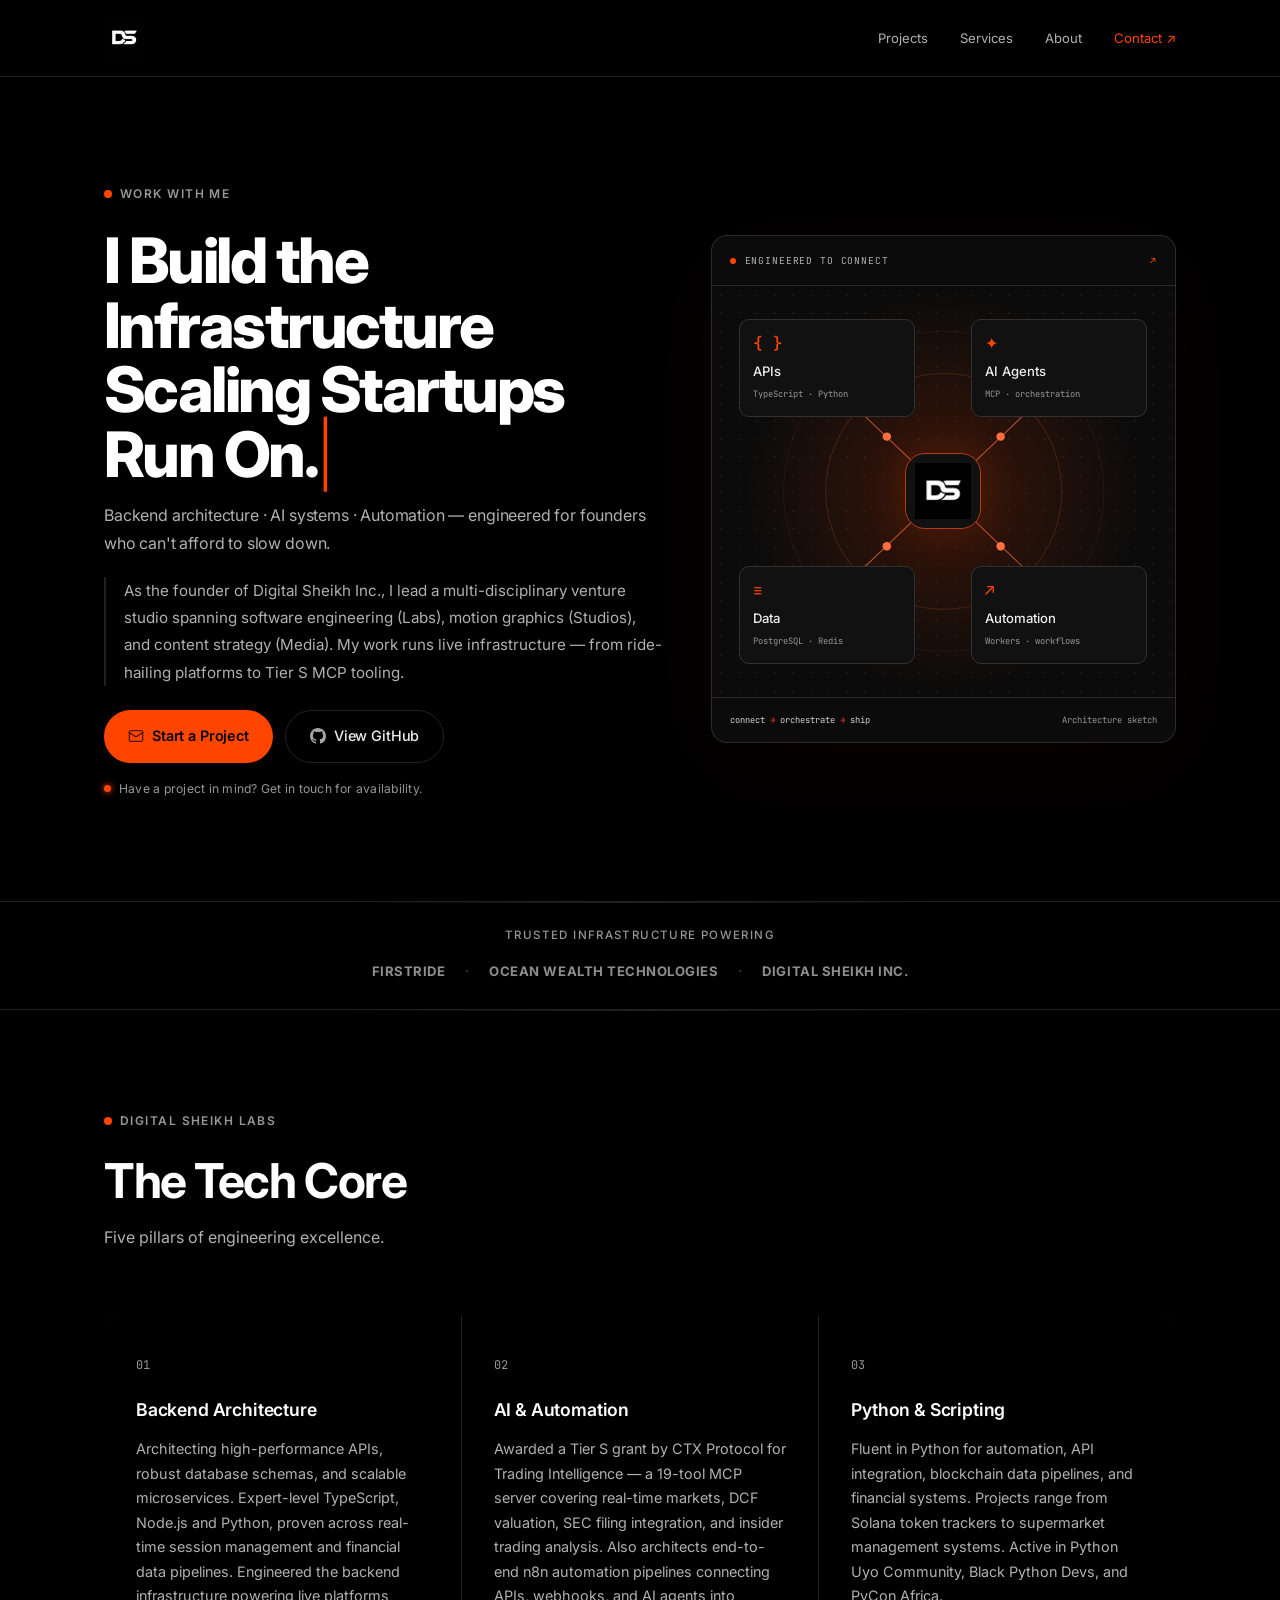
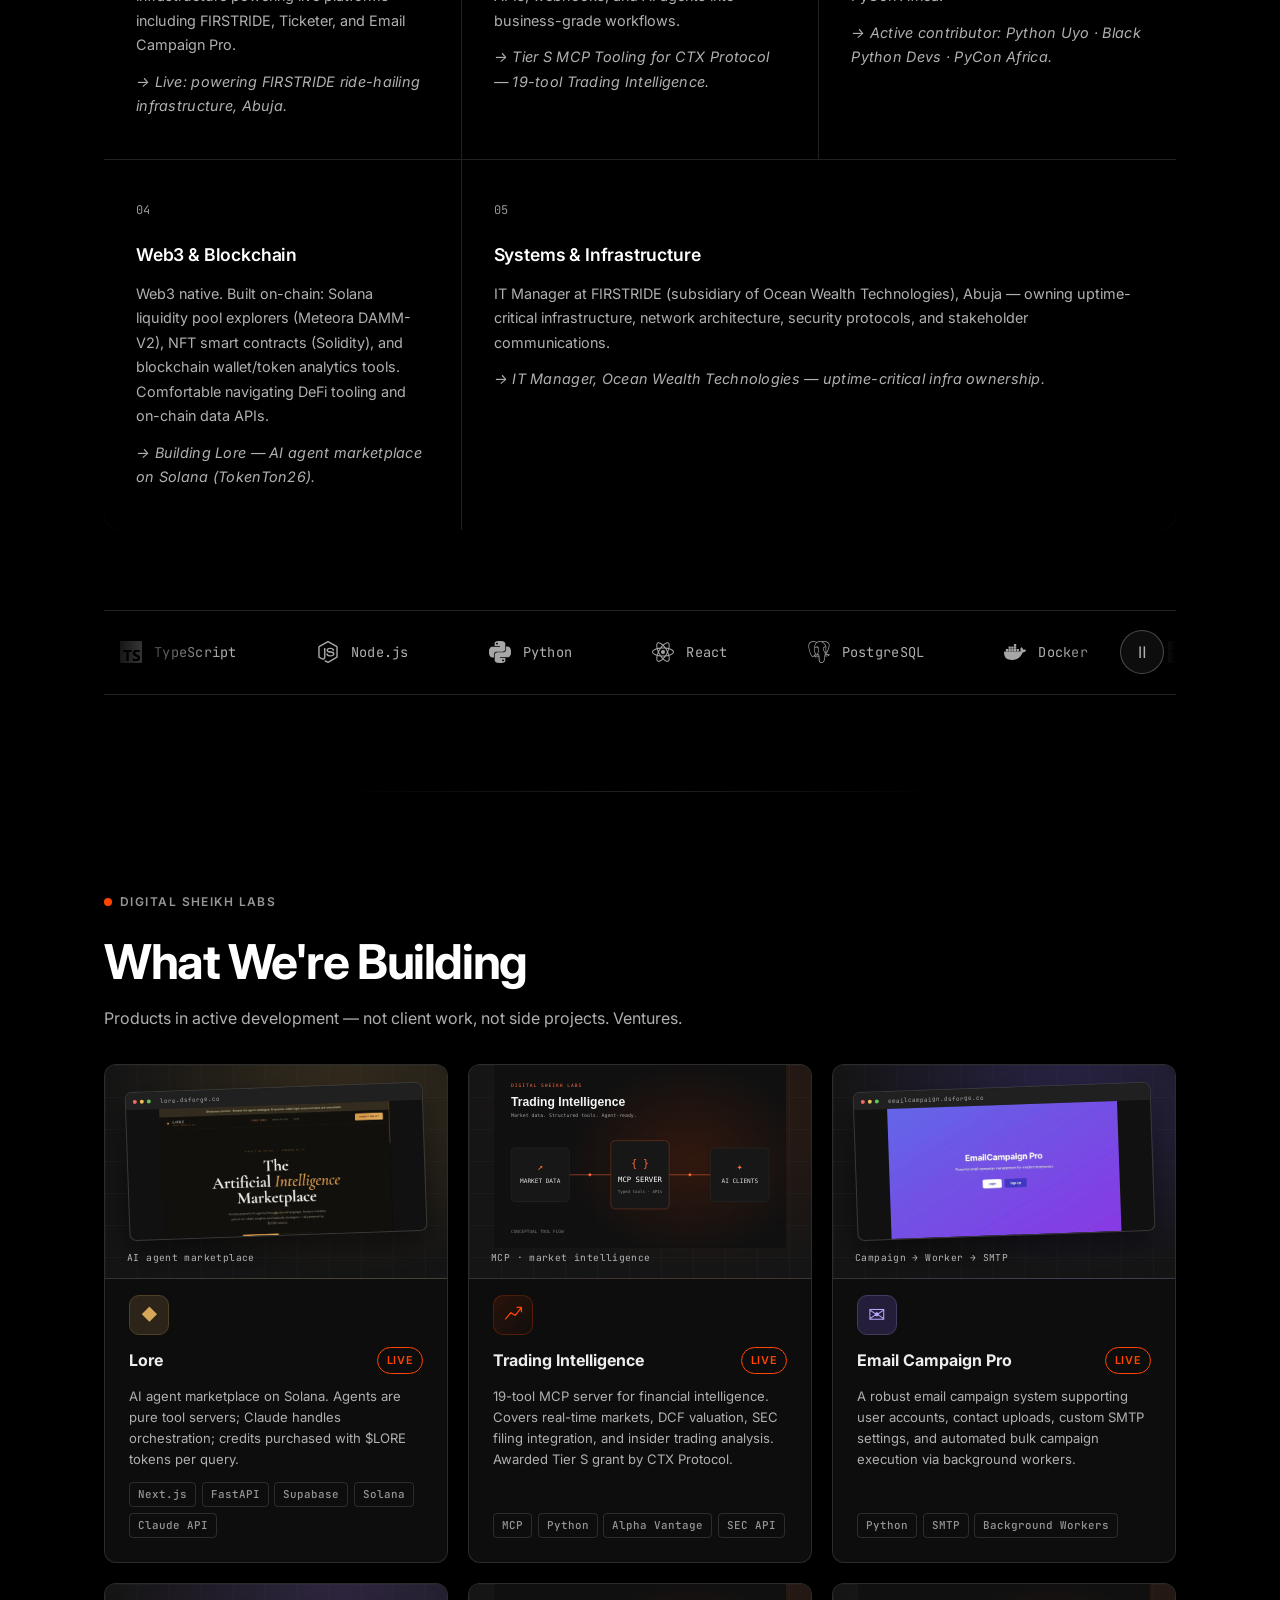
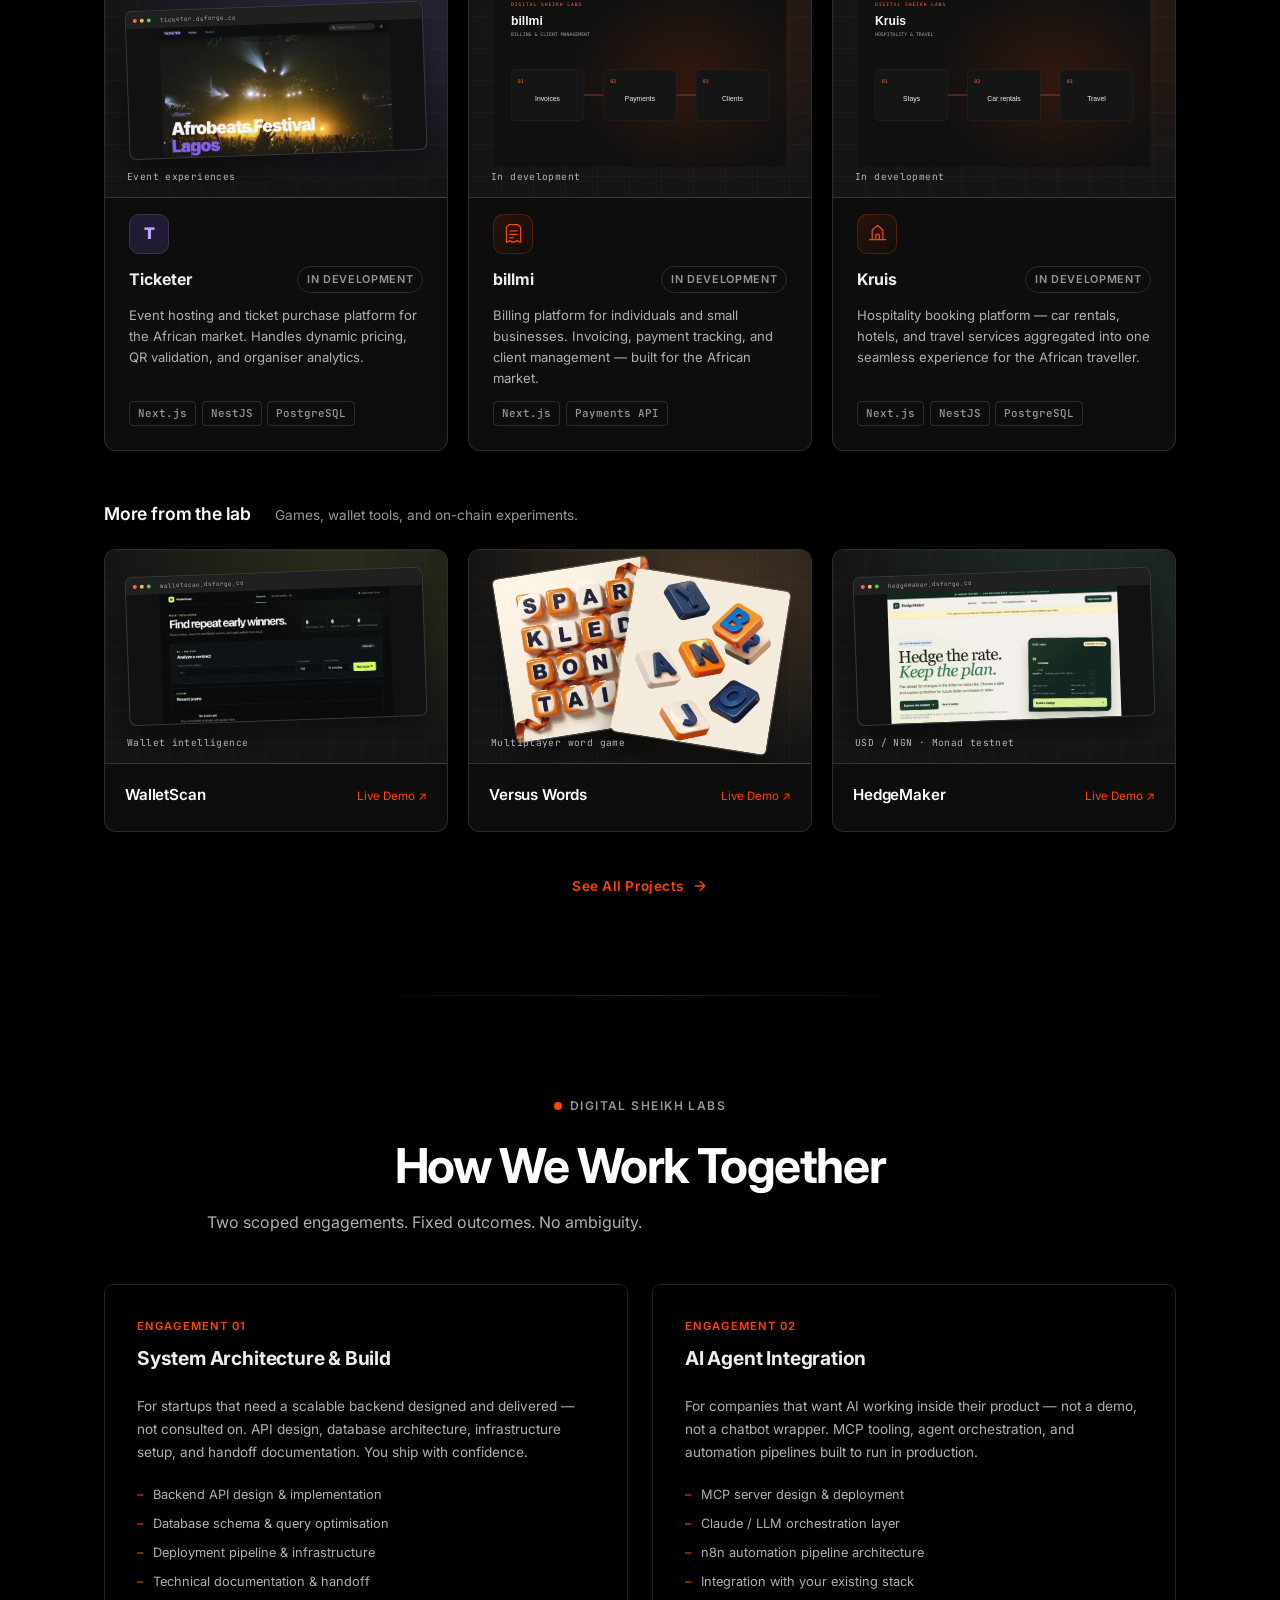
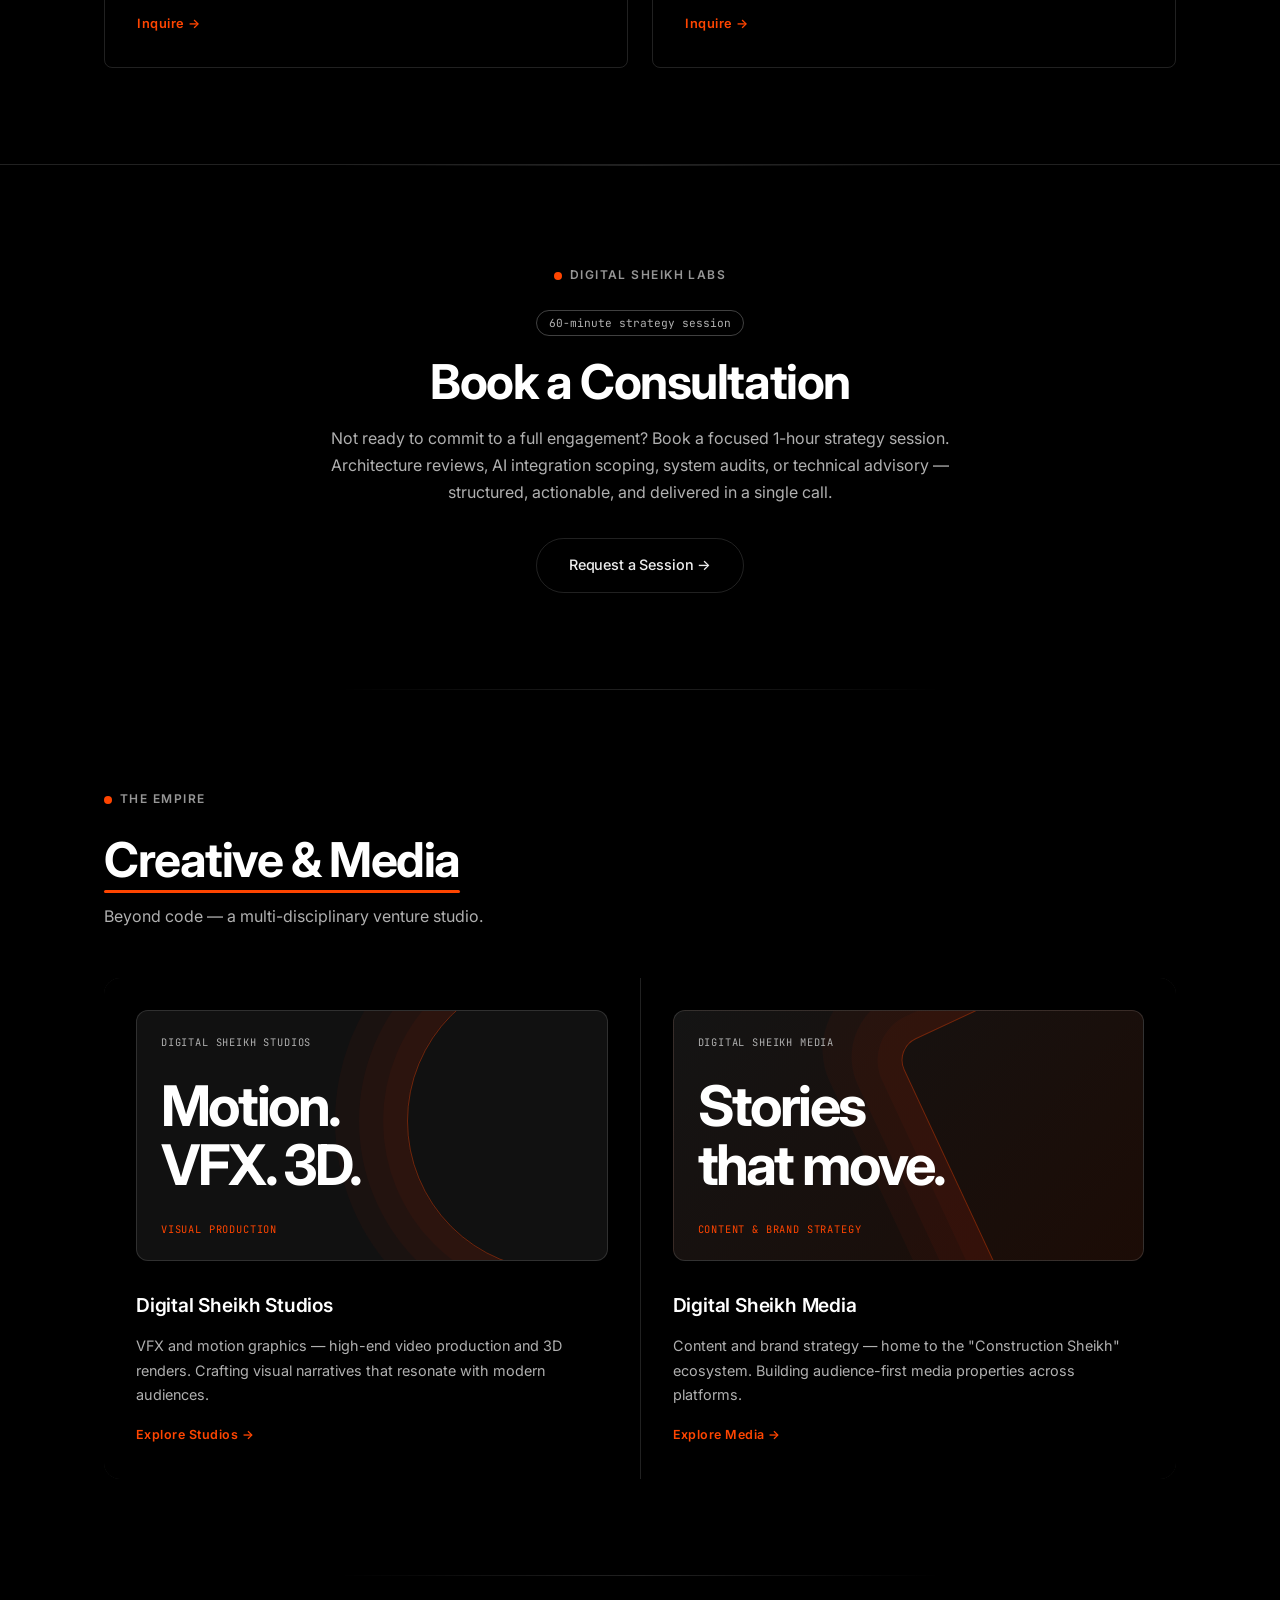
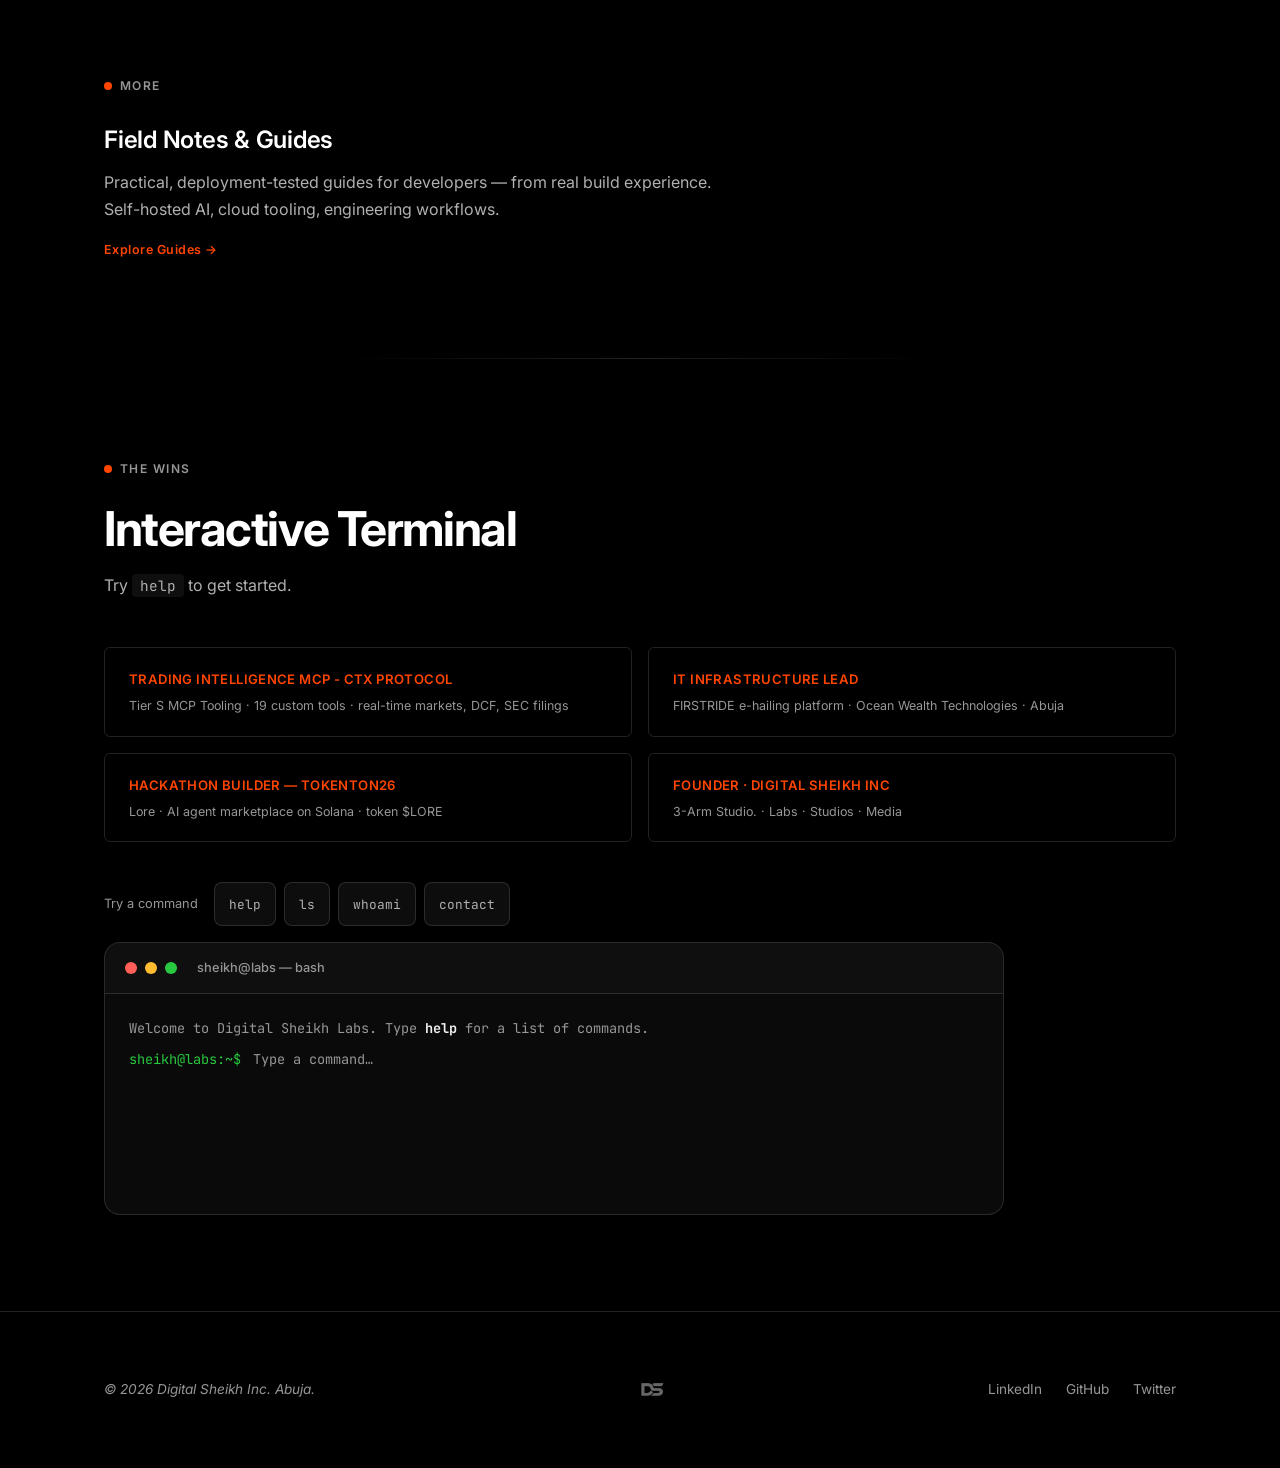
==== commit 91342c63: "Add project screenshots and portfolio illustrations" ====
--- a/index.html
+++ b/index.html
@@ -24,7 +24,7 @@
 
     <meta name="theme-color" content="#000000">
     <link rel="icon" type="image/png" href="assets/ds-logo.png">
-    <link rel="stylesheet" href="styles.css?v=3">
+    <link rel="stylesheet" href="styles.css?v=4">
 </head>
 
 <body>
@@ -48,8 +48,8 @@
     </header>
     <main id="main">
     <!-- ============ HERO ============ -->
-    <section class="hero">
-        <div class="container">
+    <section class="hero hero--visual">
+        <div class="container hero__layout">
             <div class="hero__content">
                 <p class="section-label reveal reveal-delay-1">Work With Me</p>
                 <h1 class="hero__headline" id="typewriter-headline"><span id="typewriter-text">I Build the Infrastructure Scaling Startups Run On.</span><span
@@ -86,6 +86,23 @@
                     Have a project in mind? Get in touch for availability.
                 </p>
             </div>
+            <figure class="hero-system" aria-label="Architecture sketch connecting APIs, AI agents, data, and automation">
+                <div class="hero-system__bar"><span class="hero-system__light" aria-hidden="true"></span><span>ENGINEERED TO CONNECT</span><span aria-hidden="true">↗</span></div>
+                <div class="hero-system__canvas">
+                    <svg class="hero-system__connections" viewBox="0 0 440 390" fill="none" aria-hidden="true">
+                        <defs><radialGradient id="system-glow"><stop stop-color="#ff4500" stop-opacity=".2"/><stop offset="1" stop-color="#ff4500" stop-opacity="0"/></radialGradient></defs>
+                        <circle cx="220" cy="195" r="190" fill="url(#system-glow)"/>
+                        <g stroke="#ff713f" stroke-opacity=".65"><path d="M110 90L220 195 330 90M110 300L220 195 330 300"/><circle cx="220" cy="195" r="112" stroke-opacity=".18"/><circle cx="220" cy="195" r="152" stroke-opacity=".08"/></g>
+                        <g fill="#ff713f"><circle cx="166" cy="143" r="4"/><circle cx="274" cy="143" r="4"/><circle cx="166" cy="247" r="4"/><circle cx="274" cy="247" r="4"/></g>
+                    </svg>
+                    <div class="hero-system__node hero-system__node--api"><span class="hero-system__symbol" aria-hidden="true">{ }</span><strong>APIs</strong><span>TypeScript · Python</span></div>
+                    <div class="hero-system__node hero-system__node--agents"><span class="hero-system__symbol" aria-hidden="true">✦</span><strong>AI Agents</strong><span>MCP · orchestration</span></div>
+                    <div class="hero-system__core" aria-hidden="true"><img src="assets/ds-logo.png" alt="" width="64" height="64"></div>
+                    <div class="hero-system__node hero-system__node--data"><span class="hero-system__symbol" aria-hidden="true">≡</span><strong>Data</strong><span>PostgreSQL · Redis</span></div>
+                    <div class="hero-system__node hero-system__node--workflows"><span class="hero-system__symbol" aria-hidden="true">↗</span><strong>Automation</strong><span>Workers · workflows</span></div>
+                </div>
+                <figcaption><span>connect<span aria-hidden="true"> → </span>orchestrate<span aria-hidden="true"> → </span>ship</span><span>Architecture sketch</span></figcaption>
+            </figure>
         </div>
     </section>
 
@@ -167,15 +184,8 @@
             <div class="marquee-wrapper reveal">
                 <button class="marquee-pause" type="button" aria-label="Pause technology ticker" aria-pressed="false"><span aria-hidden="true">Ⅱ</span></button>
                 <div class="marquee-track" id="marquee-track">
-                    <span>TypeScript</span><span>Node.js</span><span>Python</span><span>React</span><span>Next.js</span>
-                    <span>PostgreSQL</span><span>Redis</span><span>Docker</span><span>AWS</span><span>Solidity</span>
-                    <span>n8n</span><span>Model Context Protocol</span><span>Alpha Vantage</span><span>Solana
-                        Web3.js</span>
-                    <!-- Duplicated for seamless loop -->
-                    <span>TypeScript</span><span>Node.js</span><span>Python</span><span>React</span><span>Next.js</span>
-                    <span>PostgreSQL</span><span>Redis</span><span>Docker</span><span>AWS</span><span>Solidity</span>
-                    <span>n8n</span><span>Model Context Protocol</span><span>Alpha Vantage</span><span>Solana
-                        Web3.js</span>
+                    <div class="marquee__group"><span><img src="assets/stack/typescript.svg" alt="" width="22" height="22" loading="lazy">TypeScript</span><span><img src="assets/stack/nodedotjs.svg" alt="" width="22" height="22" loading="lazy">Node.js</span><span><img src="assets/stack/python.svg" alt="" width="22" height="22" loading="lazy">Python</span><span><img src="assets/stack/react.svg" alt="" width="22" height="22" loading="lazy">React</span><span><img src="assets/stack/postgresql.svg" alt="" width="22" height="22" loading="lazy">PostgreSQL</span><span><img src="assets/stack/docker.svg" alt="" width="22" height="22" loading="lazy">Docker</span></div>
+                    <div class="marquee__group" aria-hidden="true"><span><img src="assets/stack/typescript.svg" alt="" width="22" height="22" loading="lazy">TypeScript</span><span><img src="assets/stack/nodedotjs.svg" alt="" width="22" height="22" loading="lazy">Node.js</span><span><img src="assets/stack/python.svg" alt="" width="22" height="22" loading="lazy">Python</span><span><img src="assets/stack/react.svg" alt="" width="22" height="22" loading="lazy">React</span><span><img src="assets/stack/postgresql.svg" alt="" width="22" height="22" loading="lazy">PostgreSQL</span><span><img src="assets/stack/docker.svg" alt="" width="22" height="22" loading="lazy">Docker</span></div>
                 </div>
             </div>
         </div>
@@ -273,6 +283,10 @@
                 </div>
             </div>
 
+            <div class="live-experiments reveal">
+                <div class="live-experiments__header"><h3>More from the lab</h3><p>Games, wallet tools, and on-chain experiments.</p></div>
+                <div class="demo-grid" id="live-demo-grid"></div>
+            </div>
             <div class="products-footer reveal">
                 <a href="/labs" class="products-footer__link">
                     See All Projects
@@ -508,7 +522,7 @@
         </div>
     </footer>
 
-    <script src="script.js?v=3"></script>
+    <script src="script.js?v=4"></script>
 </body>
 
 </html>
--- a/styles.css
+++ b/styles.css
@@ -1388,23 +1388,26 @@
     overflow-wrap: anywhere;
 }
 .carousel__slide-footer, .project-card__stats {
-    display: flex;
+    display: grid;
+    grid-template-columns: minmax(0, 1fr) auto minmax(0, 1fr);
     align-items: center;
-    justify-content: space-between;
-    flex-wrap: wrap;
-    gap: 12px;
+    gap: 8px;
     padding-top: 18px;
     border-top: 1px solid var(--border);
     margin-top: auto;
 }
 .carousel__slide-link, .project-card__link {
+    justify-self: start;
     color: var(--accent);
     font-size: 0.8rem;
     font-weight: 600;
     padding: 4px 0;
 }
-.carousel__source-link, .project-card__demo { font-size: 0.78rem; color: var(--text-secondary); padding: 4px 0; }
-.carousel__source-link:hover, .project-card__demo:hover { color: #fff; }
+.carousel__source-link, .project-card__source, .project-card__demo { font-size: 0.78rem; color: var(--text-secondary); padding: 4px 0; }
+.carousel__source-link, .project-card__source { justify-self: end; white-space: nowrap; }
+.carousel__source-link:hover, .project-card__source:hover, .project-card__demo:hover { color: #fff; }
+.project-card__stars { justify-self: center; color: var(--text-muted); font: 400 0.75rem var(--font-mono); font-variant-numeric: tabular-nums; white-space: nowrap; }
+.project-card__demo { align-self: flex-start; }
 .carousel__arrow {
     position: absolute;
     bottom: 0;
@@ -1842,3 +1845,136 @@
     .cursor-glow, .typewriter-cursor { display: none; }
     .project-card:hover { transform: none; }
 }
+
+/* ---------- Real product imagery ---------- */
+.project-card, .carousel__slide, .product-card, .demo-card { overflow: hidden; }
+.project-cover {
+    --cover-tint: rgba(255, 69, 0, 0.11);
+    position: relative;
+    display: flex;
+    flex-direction: column;
+    flex-shrink: 0;
+    aspect-ratio: 16 / 10;
+    margin: -24px -24px 4px;
+    padding: 22px 22px 42px;
+    overflow: hidden;
+    isolation: isolate;
+    background: radial-gradient(ellipse at 70% 20%, var(--cover-tint), transparent 70%), #151515;
+    border-bottom: 1px solid var(--border);
+}
+.project-cover::before { content: ''; position: absolute; inset: 0; background-image: linear-gradient(rgba(255,255,255,.025) 1px, transparent 1px), linear-gradient(90deg,rgba(255,255,255,.025) 1px,transparent 1px); background-size: 32px 32px; z-index: -1; }
+.project-cover--ticketer { --cover-tint: rgba(160, 117, 255, .22); }
+.project-cover--emailcampaign { --cover-tint: rgba(115, 86, 240, .25); }
+.project-cover--walletscan { --cover-tint: rgba(205, 255, 88, .13); }
+.project-cover--hedgemaker { --cover-tint: rgba(84, 159, 117, .2); }
+.project-cover--lore { --cover-tint: rgba(219, 166, 77, .18); }
+.project-cover--versuswords { --cover-tint: rgba(222, 155, 87, .25); }
+.project-cover__window { width: 100%; min-height: 0; flex: 1; display: flex; flex-direction: column; border: 1px solid rgba(255,255,255,.17); border-radius: 7px; overflow: hidden; background: #111; transform: rotate(-2deg); box-shadow: 0 12px 30px rgba(0,0,0,.5); transition: transform .3s var(--ease-out); }
+.project-cover__chrome { display: flex; align-items: center; gap: 3px; height: 17px; padding: 0 7px; flex-shrink: 0; background: #202020; }
+.project-cover__chrome i { width: 4px; height: 4px; border-radius: 50%; background: #777; }
+.project-cover__chrome i:first-child { background: #ec6a5f; }
+.project-cover__chrome i:nth-child(2) { background: #e9bf50; }
+.project-cover__chrome i:nth-child(3) { background: #60c454; }
+.project-cover__chrome span { margin-left: 6px; font: 400 6px var(--font-mono); color: #a0a0a0; }
+.project-cover__window > img { width: 100%; min-height: 0; height: 100%; flex: 1; object-fit: contain; object-position: center; }
+.project-cover__label { position: absolute; bottom: 14px; left: 22px; right: 14px; font: 400 .6rem var(--font-mono); letter-spacing: .04em; color: #b5b5b5; }
+.project-cover:hover .project-cover__window, .project-cover:focus-visible .project-cover__window { transform: rotate(0) scale(1.025); }
+.project-cover:focus-visible { outline-offset: -3px; }
+.carousel__slide > .project-cover { margin: -32px -32px 4px; }
+.project-cover__tiles { position: relative; flex: 1; min-height: 0; }
+.project-cover__tiles img { position: absolute; width: 53%; height: 112%; object-fit: cover; border-radius: 6px; box-shadow: 0 16px 25px rgba(0,0,0,.4); border: 1px solid rgba(255,255,255,.2); transition: transform .3s var(--ease-out); }
+.project-cover__tiles img:first-child { left: 4%; top: -4%; transform: rotate(-9deg); }
+.project-cover__tiles img:last-child { right: 3%; top: 4%; transform: rotate(9deg); }
+.project-cover:hover .project-cover__tiles img:first-child { transform: rotate(-5deg) translateY(-3px); }
+.project-cover:hover .project-cover__tiles img:last-child { transform: rotate(5deg) translateY(-3px); }
+.project-mark--image { padding: 0; overflow: hidden; border: 0; }
+.project-mark--image img { width: 100%; height: 100%; object-fit: cover; }
+.project-mark--ticketer { color: #bca0ff; background: #201a32; border-color: #40334e; font-weight: 900; }
+.project-mark--emailcampaign { color: #b9a7ff; background: #241e3a; border-color: #443b60; font-size: 1.3rem; }
+.project-mark--walletscan { color: #d6ff62; background: #202716; border-color: #3b4926; font-weight: 800; }
+.project-mark--hedgemaker { color: #e7eadb; background: #193d2e; border-color: #325543; font: italic 700 1.5rem Georgia,serif; }
+.project-mark--lore { color: #d7a759; background: #2c2418; border-color: #50402a; }
+.project-source--private { color: var(--text-muted); font-size: .67rem; }
+.live-experiments { margin-top: 48px; }
+.live-experiments__header { display: flex; align-items: baseline; flex-wrap: wrap; gap: 8px 24px; margin-bottom: 20px; }
+.live-experiments__header h3 { margin: 0; }
+.live-experiments__header p { color: var(--text-muted); font-size: .85rem; }
+.demo-grid { display: grid; grid-template-columns: repeat(3,minmax(0,1fr)); gap: 20px; }
+.demo-card { border: 1px solid var(--border); border-radius: var(--radius); background: var(--bg-card); padding: 20px; }
+.demo-card > .project-cover { margin: -20px -20px 18px; }
+.demo-card__info { display: flex; align-items: baseline; flex-wrap: wrap; justify-content: space-between; gap: 8px; }
+.demo-card__info h3 { margin: 0; font-size: .95rem; }
+.demo-card__info > a { color: var(--accent); font-size: .72rem; padding: 4px 0; }
+.guide-card { overflow: hidden; }
+.guide-cover { margin: -24px -24px 8px; border-bottom: 1px solid var(--border); }
+.guide-cover img { display: block; width: 100%; height: auto; }
+.marquee-track { gap: 0; }
+.marquee__group { display: flex; align-items: center; gap: 48px; padding-right: 48px; flex-shrink: 0; }
+.marquee__group span { display: inline-flex; align-items: center; gap: 12px; color: var(--text-secondary); }
+.marquee__group img { filter: invert(1); opacity: .65; flex-shrink: 0; }
+
+/* ---------- Hero architecture illustration ---------- */
+.hero--visual { min-height: calc(100svh - 76px); padding-block: 56px; }
+.hero__layout { display: grid; grid-template-columns: minmax(0,1.2fr) minmax(0,1fr); align-items: center; gap: 48px; width: 100%; }
+.hero--visual .hero__content { max-width: none; min-width: 0; }
+.hero--visual .hero__headline { font-size: clamp(3rem,4.9vw,4.7rem); line-height: 1.03; }
+.hero--visual .hero__subtitle { font-size: 1rem; margin-bottom: 20px; }
+.hero--visual .hero__body { font-size: .95rem; margin-bottom: 24px; padding-left: 18px; }
+.hero--visual .hero__cta { gap: 12px; }
+.hero--visual .btn { padding: 13px 24px; }
+.hero-system { min-width: 0; margin: 0; border: 1px solid var(--border); border-radius: var(--radius-lg); background: #0b0b0b; overflow: hidden; box-shadow: 0 24px 100px rgba(255,69,0,.04); }
+.hero-system__bar { display: flex; align-items: center; gap: 9px; padding: 18px; border-bottom: 1px solid var(--border); font: 400 .6rem var(--font-mono); letter-spacing: .09em; color: var(--text-secondary); }
+.hero-system__bar > span:last-child { margin-left: auto; color: var(--accent); }
+.hero-system__light { width: 6px; height: 6px; border-radius: 50%; background: var(--accent); }
+.hero-system__canvas { position: relative; aspect-ratio: 440 / 390; background-image: radial-gradient(#ffffff0c .8px, transparent .8px); background-size: 18px 18px; }
+.hero-system__connections { position: absolute; inset: 0; width: 100%; height: 100%; }
+.hero-system__core { position: absolute; left: 50%; top: 50%; transform: translate(-50%,-50%); display: grid; place-items: center; width: 76px; height: 76px; border: 1px solid #b23b17; border-radius: 20px; background: #111; box-shadow: 0 0 48px rgba(255,69,0,.16); }
+.hero-system__core img { width: 56px; height: 56px; object-fit: contain; }
+.hero-system__node { position: absolute; width: 38%; min-height: 98px; padding: 13px; border: 1px solid #313131; border-radius: 10px; background: #111; display: flex; flex-direction: column; gap: 6px; }
+.hero-system__node strong { color: var(--text-primary); font-size: .82rem; font-weight: 500; }
+.hero-system__node > span:last-child { font: 400 .55rem var(--font-mono); color: var(--text-muted); }
+.hero-system__symbol { color: var(--accent); font: 500 1rem var(--font-mono); }
+.hero-system__node--api { left: 6%; top: 8%; }
+.hero-system__node--agents { right: 6%; top: 8%; }
+.hero-system__node--data { left: 6%; bottom: 8%; }
+.hero-system__node--workflows { right: 6%; bottom: 8%; }
+.hero-system figcaption { padding: 16px 18px; border-top: 1px solid var(--border); display: flex; flex-wrap: wrap; align-items: center; justify-content: space-between; gap: 12px; font: 400 .55rem var(--font-mono); color: var(--text-muted); }
+.hero-system figcaption > span:first-child { color: #d1d1d1; }
+.hero-system figcaption span span { color: var(--accent); }
+@media (max-width: 960px) {
+    .hero__layout { grid-template-columns: minmax(0,1fr); gap: 48px; }
+    .hero--visual .hero__content { max-width: 760px; }
+    .hero--visual .hero__headline { font-size: clamp(3rem,7vw,4.7rem); }
+    .hero-system { width: 100%; max-width: 560px; justify-self: center; }
+}
+@media (max-width: 768px) {
+    .carousel__slide > .project-cover { margin: -32px -24px 4px; }
+}
+@media (max-width: 700px) {
+    .carousel__slide > .project-cover { margin: -24px -24px 4px; }
+}
+@media (max-width: 640px) {
+    .hero--visual { padding-block: 48px; }
+    .hero--visual .hero__headline { font-size: clamp(2.5rem,10vw,3.5rem); }
+    .hero--visual .hero__cta { flex-direction: column; }
+    .hero-system__bar { font-size: .55rem; }
+    .hero-system__node { min-height: 86px; padding: 10px; }
+    .hero-system__node strong { font-size: .75rem; }
+    .hero-system__node > span:last-child { font-size: .48rem; }
+    .hero-system__core { width: 64px; height: 64px; border-radius: 16px; }
+    .hero-system__core img { width: 48px; height: 48px; }
+    .demo-grid { grid-template-columns: minmax(0,1fr); }
+}
+
+.project-cover__blueprint { flex: 1; min-height: 0; display: grid; place-items: center; }
+.project-cover__blueprint svg { width: 100%; height: 100%; }
+
+.project-cover__window--diagram { transform: none; border: 0; background: transparent; box-shadow: none; }
+.project-cover--trading, .project-cover--guides, .project-cover--billmi, .project-cover--kruis { padding: 0 0 30px; }
+.project-cover:hover .project-cover__window--diagram, .project-cover:focus-visible .project-cover__window--diagram { transform: none; }
+@media (min-width: 641px) and (max-width: 900px) {
+    .demo-grid { grid-template-columns: repeat(2,minmax(0,1fr)); }
+}
+@media (max-width: 360px) {
+    .hero-system__node { min-height: 72px; padding: 8px; gap: 4px; }
+}
